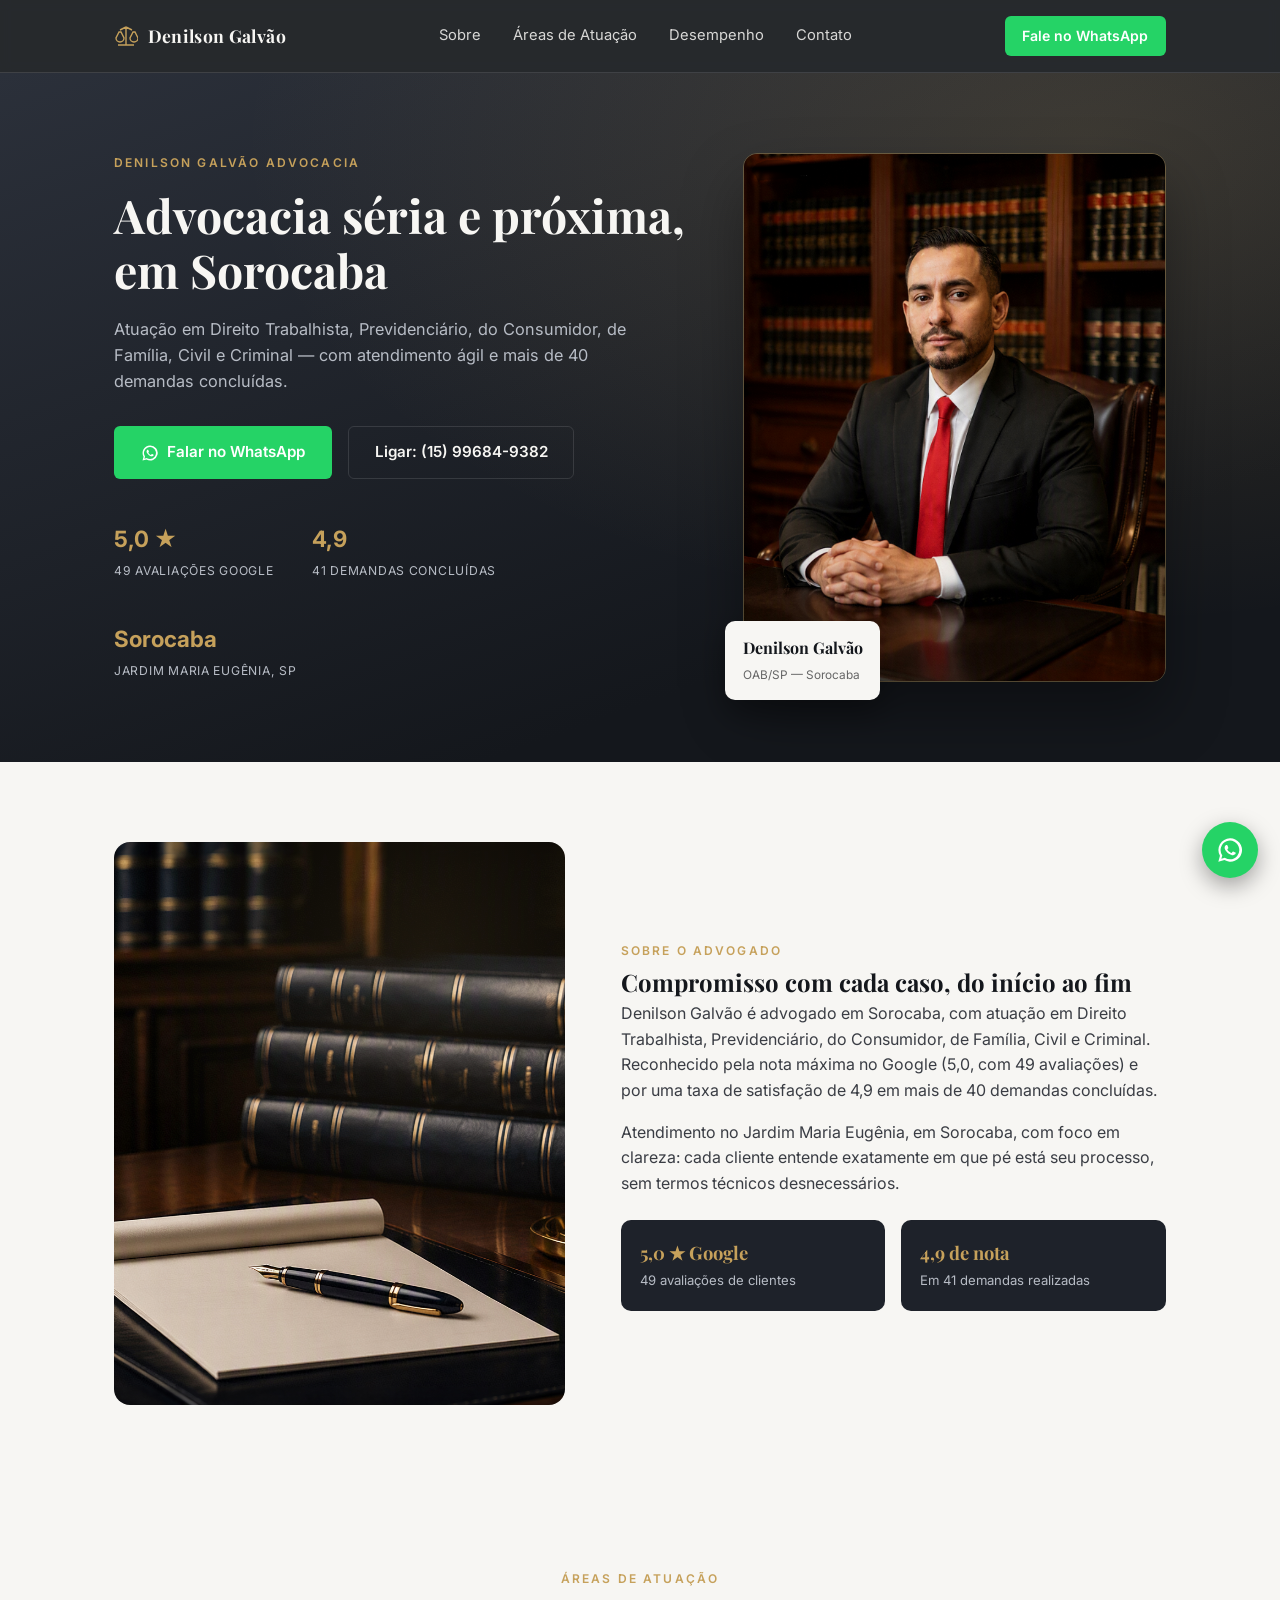
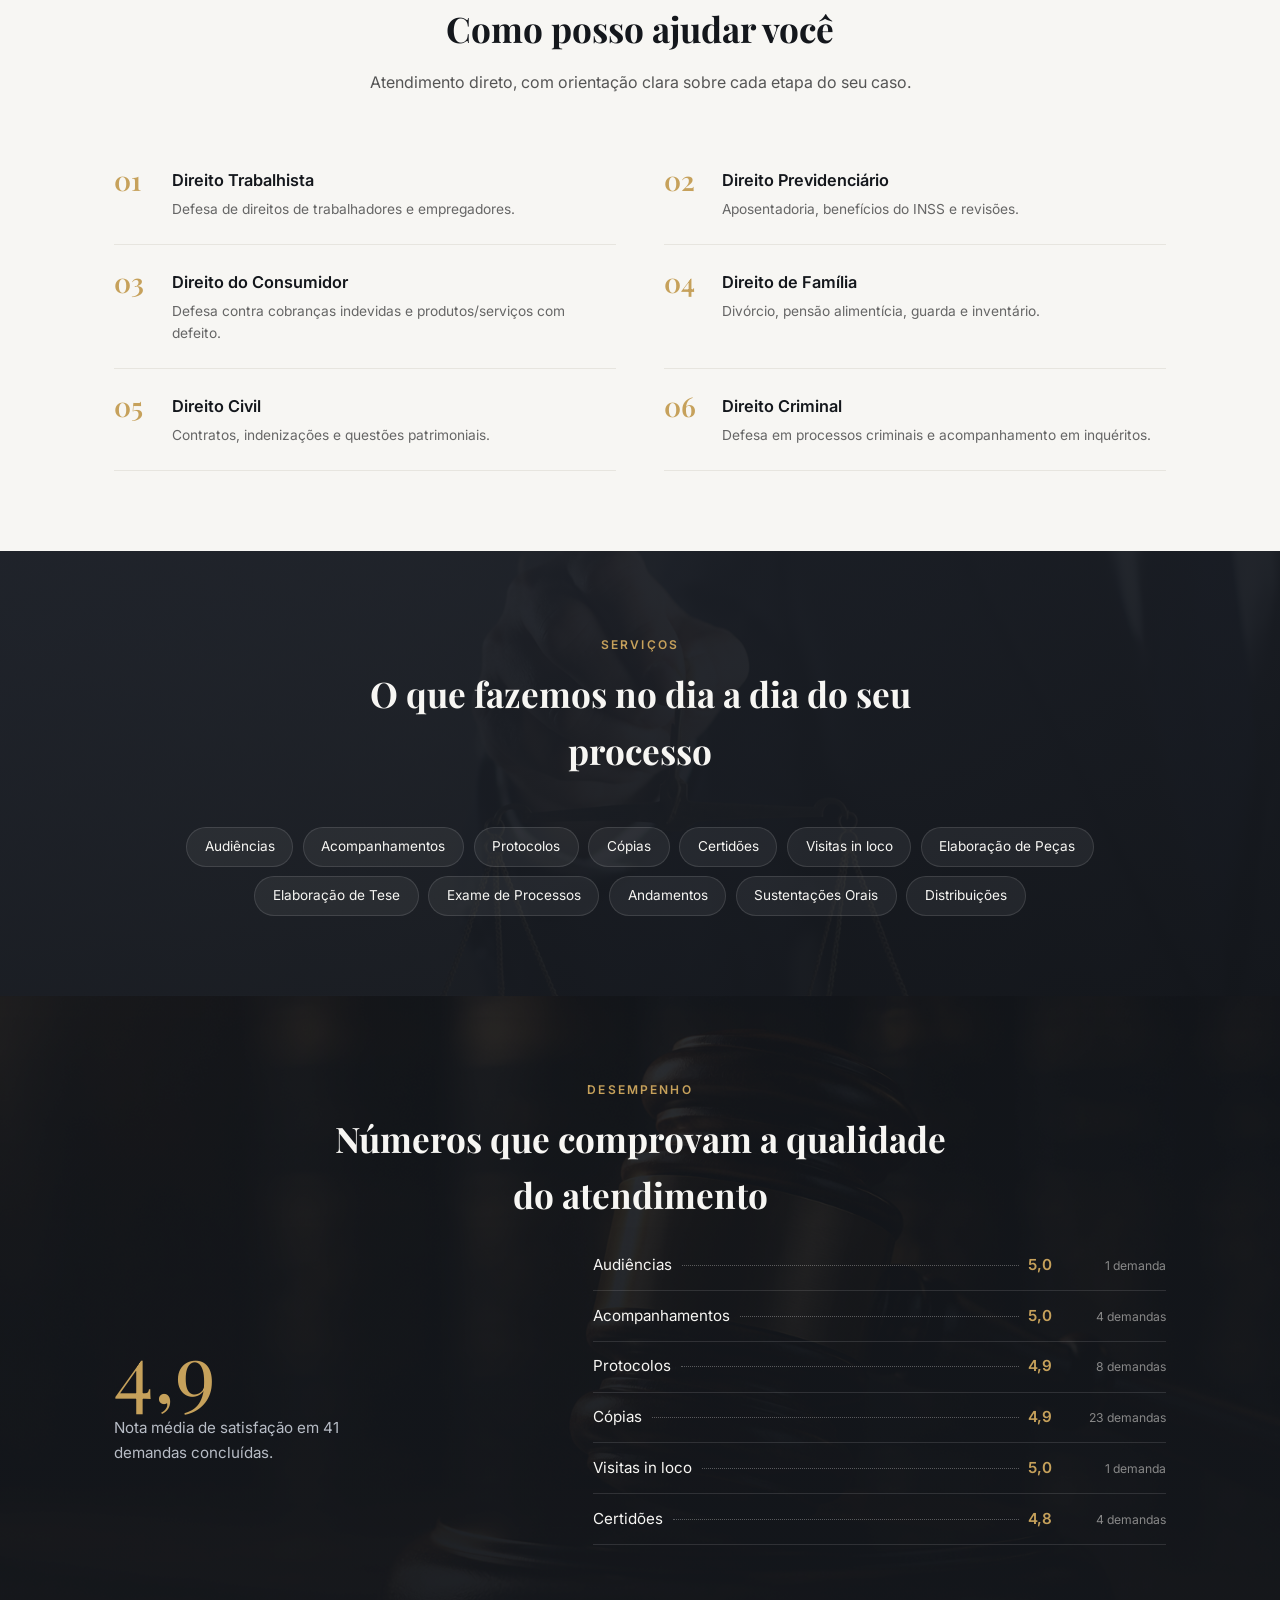
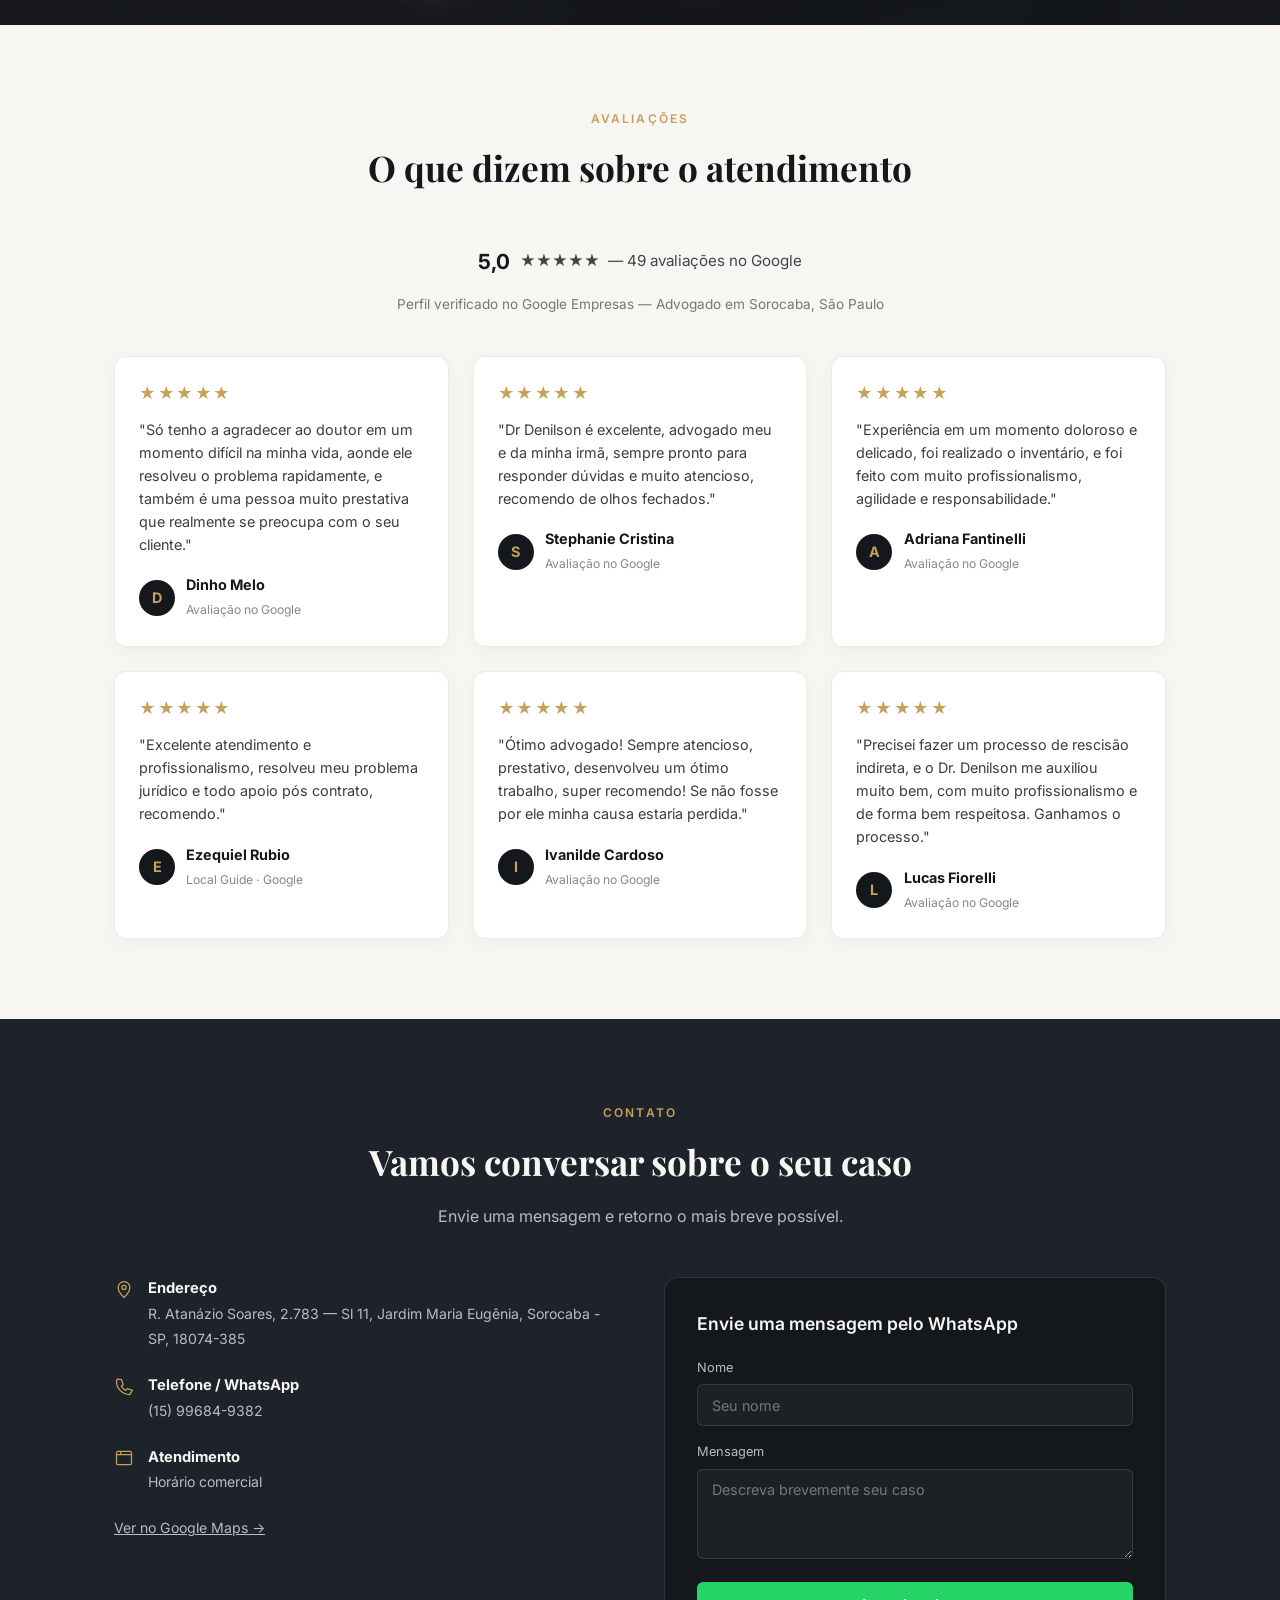
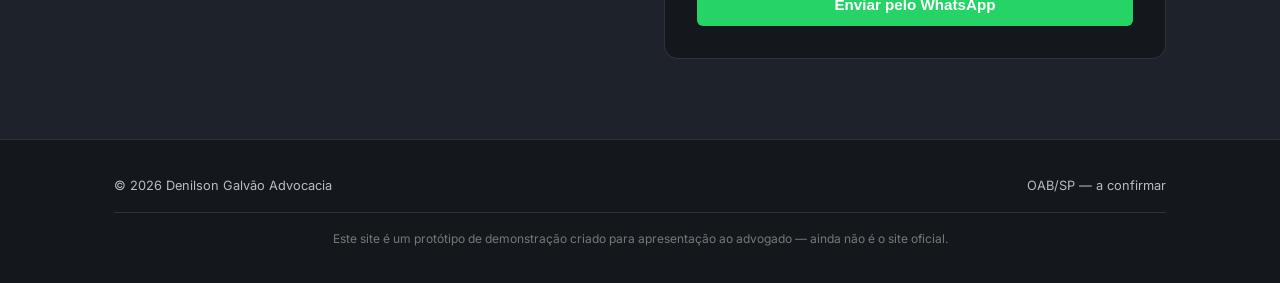
==== index.html @ 3b0b6625 "Primeira versão do site institucional da Denilson Galvão Advocacia Página única com hero dividido (t" ====
<!DOCTYPE html>
<html lang="pt-BR">
<head>
<meta charset="UTF-8">
<meta name="viewport" content="width=device-width, initial-scale=1.0">
<title>Denilson Galvão Advocacia | Advogado em Sorocaba - SP</title>
<meta name="description" content="Denilson Galvão, advogado em Sorocaba, SP. Atuação em Direito Trabalhista, Previdenciário, Consumidor, Família, Civil e Criminal. 5,0 no Google com 49 avaliações.">
<link rel="icon" href="data:image/svg+xml,%3Csvg xmlns='http://www.w3.org/2000/svg' viewBox='0 0 100 100'%3E%3Ctext y='.9em' font-size='90'%3E%E2%9A%96%EF%B8%8F%3C/text%3E%3C/svg%3E">
<link rel="preconnect" href="https://fonts.googleapis.com">
<link rel="preconnect" href="https://fonts.gstatic.com" crossorigin>
<link href="https://fonts.googleapis.com/css2?family=Playfair+Display:wght@500;600;700&family=Inter:wght@400;500;600;700&display=swap" rel="stylesheet">
<style>
  :root{
    --preto: #14171c;
    --carvao: #1e222a;
    --carvao-claro: #2b303a;
    --branco: #f7f6f3;
    --cinza: #b7bcc5;
    --dourado: #c6a15b;
    --whatsapp: #25D366;
    --borda: rgba(247,246,243,0.12);
  }
  *{margin:0;padding:0;box-sizing:border-box;}
  html{scroll-behavior:smooth;}
  body{
    font-family:'Inter',sans-serif;
    background:var(--branco);
    color:var(--preto);
    line-height:1.6;
    -webkit-font-smoothing:antialiased;
  }
  h1,h2,h3{font-family:'Playfair Display',serif;}
  a{color:inherit;}
  img,svg{display:block;max-width:100%;}
  .container{max-width:1100px;margin:0 auto;padding:0 1.5rem;}
  .eyebrow{
    text-transform:uppercase;letter-spacing:.18em;
    font-size:.75rem;font-weight:600;color:var(--dourado);
  }

  /* HEADER */
  header{
    position:sticky;top:0;z-index:50;
    background:rgba(20,23,28,0.92);
    backdrop-filter:blur(6px);
    border-bottom:1px solid var(--borda);
    box-shadow:0 0 0 rgba(0,0,0,0);
    transition:box-shadow .35s ease, background .35s ease;
  }
  header.scrolled{background:rgba(20,23,28,0.98);box-shadow:0 6px 24px rgba(0,0,0,.28);}
  .nav{display:flex;align-items:center;justify-content:space-between;padding:1rem 1.5rem;max-width:1100px;margin:0 auto;color:var(--branco);}
  .logo{display:flex;align-items:center;gap:.6rem;font-family:'Playfair Display',serif;font-size:1.1rem;font-weight:700;letter-spacing:.02em;}
  .logo svg{width:24px;height:24px;flex-shrink:0;}
  .nav-links{display:flex;gap:2rem;list-style:none;font-size:.92rem;}
  .nav-links a{text-decoration:none;opacity:.85;transition:opacity .2s;position:relative;}
  .nav-links a:hover{opacity:1;}
  .nav-links a::after{content:"";position:absolute;left:0;bottom:-5px;width:0;height:1px;background:var(--dourado);transition:width .25s ease;}
  .nav-links a:hover::after{width:100%;}
  .nav-cta{display:inline-flex;align-items:center;gap:.5rem;background:var(--whatsapp);color:#fff;padding:.55rem 1.1rem;border-radius:6px;font-size:.88rem;font-weight:600;text-decoration:none;white-space:nowrap;}
  .menu-toggle{display:none;background:none;border:0;color:var(--branco);font-size:1.5rem;cursor:pointer;}

  /* HERO */
  .hero{
    background:linear-gradient(160deg, var(--carvao-claro) 0%, var(--preto) 75%);
    color:var(--branco);padding:5rem 0;position:relative;overflow:hidden;
  }
  .hero::before{
    content:"";position:absolute;inset:0;
    background:radial-gradient(ellipse at 85% 10%, rgba(198,161,91,0.18), transparent 55%);
    pointer-events:none;
  }
  @keyframes heroUp{from{opacity:0;transform:translateY(20px);}to{opacity:1;transform:translateY(0);}}
  .hero-grid{display:grid;grid-template-columns:1.15fr .85fr;gap:3.5rem;align-items:center;text-align:left;position:relative;}
  .hero-text .eyebrow{display:block;margin-bottom:1rem;animation:heroUp .8s ease .1s both;}
  .hero-text h1{font-size:clamp(2rem,4vw,2.9rem);font-weight:700;line-height:1.18;margin-bottom:1.1rem;animation:heroUp .8s ease .2s both;}
  .hero-text p.sub{color:var(--cinza);max-width:520px;margin-bottom:2rem;font-size:1.02rem;animation:heroUp .8s ease .32s both;}
  .hero-actions{display:flex;gap:1rem;flex-wrap:wrap;margin-bottom:2.6rem;animation:heroUp .8s ease .44s both;}
  .btn{display:inline-flex;align-items:center;gap:.55rem;padding:.85rem 1.6rem;border-radius:6px;font-weight:600;font-size:.95rem;text-decoration:none;border:1px solid transparent;transition:transform .15s ease, opacity .15s ease;}
  .btn:hover{transform:translateY(-1px);}
  .btn-primary{background:var(--whatsapp);color:#fff;}
  .btn-ghost{border-color:var(--borda);color:var(--branco);}
  .btn-ghost:hover{background:rgba(247,246,243,0.06);}

  .hero-stats{display:flex;gap:2.4rem;flex-wrap:wrap;animation:heroUp .8s ease .56s both;}
  .hero-stat strong{display:block;font-family:'Inter',sans-serif;font-weight:700;font-size:1.4rem;color:var(--dourado);}
  .hero-stat span{font-size:.76rem;color:var(--cinza);text-transform:uppercase;letter-spacing:.06em;}

  .hero-photo{position:relative;animation:heroUp .9s ease .3s both;}
  .hero-photo img{width:100%;aspect-ratio:4/5;object-fit:cover;object-position:50% 12%;border-radius:14px;border:1px solid rgba(198,161,91,.35);box-shadow:0 30px 60px rgba(0,0,0,.35);}
  .hero-photo-badge{
    position:absolute;left:-1.1rem;bottom:-1.1rem;
    background:var(--branco);color:var(--preto);
    padding:.85rem 1.1rem;border-radius:10px;box-shadow:0 14px 30px rgba(0,0,0,.3);
    text-align:left;
  }
  .hero-photo-badge strong{display:block;font-family:'Playfair Display',serif;color:var(--preto);font-size:1rem;}
  .hero-photo-badge span{font-size:.74rem;color:#666;}

  @media (max-width:820px){
    .hero-grid{grid-template-columns:1fr;text-align:center;}
    .hero-text{order:2;}
    .hero-photo{order:1;max-width:300px;margin:0 auto 2.2rem;}
    .hero-actions, .hero-stats{justify-content:center;}
    .hero-text p.sub{margin-left:auto;margin-right:auto;}
    .hero-photo-badge{left:50%;transform:translateX(-50%);bottom:-1rem;white-space:nowrap;}
  }

  /* SECTIONS */
  section{padding:5rem 0;}
  .section-head{max-width:640px;margin:0 auto 3rem;text-align:center;}
  .section-head h2{font-size:clamp(1.6rem,3vw,2.2rem);margin-top:.6rem;}
  .section-head p{color:#555;margin-top:.8rem;}

  .reveal{opacity:0;transform:translateY(26px);transition:opacity .7s ease, transform .7s ease;}
  .reveal.is-visible{opacity:1;transform:translateY(0);}

  /* Sobre */
  .sobre{display:grid;grid-template-columns:.95fr 1.15fr;gap:3.5rem;align-items:center;}
  .sobre-texto p{color:#3a3d44;margin-bottom:1rem;}
  .sobre-badges{display:grid;grid-template-columns:1fr 1fr;gap:1rem;margin-top:1.5rem;}
  .badge-card{background:var(--carvao);color:var(--branco);padding:1.1rem 1.2rem;border-radius:10px;transition:transform .25s ease;}
  .badge-card:hover{transform:translateY(-3px);}
  .badge-card strong{display:block;font-family:'Playfair Display',serif;color:var(--dourado);font-size:1.15rem;}
  .badge-card span{font-size:.82rem;color:var(--cinza);}
  .sobre-visual{
    background:linear-gradient(160deg, var(--carvao-claro), var(--preto));
    border-radius:16px;aspect-ratio:4/5;
    display:flex;align-items:center;justify-content:center;
    position:relative;overflow:hidden;
  }
  .sobre-visual img{width:100%;height:100%;object-fit:cover;}
  .sobre-visual .placeholder{width:50%;height:50%;opacity:.85;}
  .sobre-visual::after{content:"";position:absolute;inset:0;background:radial-gradient(circle at 70% 20%, rgba(198,161,91,0.14), transparent 60%);pointer-events:none;}

  /* Áreas — lista numerada */
  .areas{background:var(--branco);color:var(--preto);}
  .areas-list{display:grid;grid-template-columns:1fr 1fr;column-gap:3rem;}
  .area-row{display:flex;gap:1.2rem;align-items:flex-start;padding:1.5rem 0;border-bottom:1px solid #e7e5df;}
  .area-row:nth-child(1){transition-delay:.05s;}
  .area-row:nth-child(2){transition-delay:.12s;}
  .area-row:nth-child(3){transition-delay:.19s;}
  .area-row:nth-child(4){transition-delay:.26s;}
  .area-row:nth-child(5){transition-delay:.33s;}
  .area-row:nth-child(6){transition-delay:.4s;}
  .area-num{font-family:'Playfair Display',serif;font-size:1.7rem;font-weight:600;color:var(--dourado);line-height:1;min-width:2.4rem;}
  .area-row h3{font-size:1.02rem;font-weight:600;font-family:'Inter',sans-serif;margin-bottom:.3rem;}
  .area-row p{font-size:.86rem;color:#666;}
  @media (max-width:820px){ .areas-list{grid-template-columns:1fr;} }

  /* Serviços (pills sobre fundo texturizado) */
  .servicos{
    position:relative;
    background:
      linear-gradient(160deg, rgba(30,34,42,0.94), rgba(20,23,28,0.97)),
      url('assets/img/justica-hero.png');
    background-size:cover;background-position:center 30%;
    color:var(--branco);
  }
  .servicos .section-head p{color:var(--cinza);}
  .servicos-pills{display:flex;flex-wrap:wrap;gap:.6rem;justify-content:center;}
  .pill{
    background:rgba(247,246,243,0.06);border:1px solid var(--borda);border-radius:999px;
    padding:.5rem 1.1rem;font-size:.85rem;color:var(--branco);
  }

  /* Desempenho */
  .desempenho{
    background:
      linear-gradient(180deg, rgba(20,23,28,0.9), rgba(20,23,28,0.96)),
      url('assets/img/martelo-macro.png');
    background-size:cover;background-position:center;
    color:var(--branco);
  }
  .desempenho .section-head{margin-bottom:0;}
  .desempenho-inner{display:grid;grid-template-columns:.85fr 1.15fr;gap:3.5rem;align-items:center;padding-top:1rem;}
  .desempenho-headline{text-align:left;}
  .big-stat{font-family:'Playfair Display',serif;font-size:5rem;color:var(--dourado);line-height:1;margin:.6rem 0 .4rem;}
  .desempenho-headline p{color:var(--cinza);font-size:.95rem;max-width:280px;}
  .desempenho-lista{display:flex;flex-direction:column;}
  .linha{display:flex;align-items:baseline;gap:.6rem;padding:.8rem 0;border-bottom:1px solid var(--borda);font-size:.95rem;}
  .linha .servico{white-space:nowrap;}
  .linha .pontos{flex:1;border-bottom:1px dotted rgba(247,246,243,.3);transform:translateY(-4px);}
  .linha .valor{white-space:nowrap;color:var(--dourado);font-weight:600;font-family:'Inter',sans-serif;}
  .linha .qtd{color:#888;font-size:.76rem;white-space:nowrap;min-width:6.5rem;text-align:right;}
  @media (max-width:820px){
    .desempenho-inner{grid-template-columns:1fr;text-align:center;}
    .desempenho-headline{text-align:center;}
    .desempenho-headline p{margin:0 auto;}
    .linha{font-size:.86rem;}
    .linha .qtd{min-width:auto;}
  }

  /* Depoimentos */
  .stars{color:var(--dourado);font-size:1rem;letter-spacing:.1em;margin-bottom:.7rem;}
  .avaliacao-geral{display:flex;align-items:center;justify-content:center;gap:.6rem;margin-bottom:1rem;font-size:.95rem;color:#444;flex-wrap:wrap;}
  .avaliacao-geral b{font-size:1.3rem;color:var(--preto);}
  .avaliacao-sub{text-align:center;color:#777;font-size:.85rem;margin-bottom:2.5rem;}
  .depo-grid{display:grid;grid-template-columns:repeat(auto-fit,minmax(260px,1fr));gap:1.5rem;}
  .depo-card{
    background:#fff;border:1px solid #eceae4;border-radius:12px;
    padding:1.5rem;box-shadow:0 4px 18px rgba(0,0,0,.04);
    transition:transform .3s ease, box-shadow .3s ease;
  }
  .depo-card:hover{transform:translateY(-5px);box-shadow:0 14px 32px rgba(0,0,0,.09);}
  .depo-card p{font-size:.9rem;color:#3a3d44;}
  .depo-quem{display:flex;align-items:center;gap:.7rem;margin-top:1.1rem;}
  .avatar{
    width:36px;height:36px;border-radius:50%;flex-shrink:0;
    background:var(--preto);color:var(--dourado);
    display:flex;align-items:center;justify-content:center;
    font-weight:700;font-size:.9rem;
  }
  .depo-quem strong{display:block;font-size:.9rem;}
  .depo-quem span{font-size:.76rem;color:#888;}

  /* Botão flutuante do WhatsApp */
  .whatsapp-float{
    position:fixed;right:1.4rem;bottom:1.4rem;z-index:70;
    width:56px;height:56px;border-radius:50%;
    background:var(--whatsapp);color:#fff;
    display:flex;align-items:center;justify-content:center;
    box-shadow:0 8px 22px rgba(0,0,0,.35);
    text-decoration:none;
    animation:wa-pulse 2.6s ease-in-out infinite;
    transition:transform .2s ease;
  }
  .whatsapp-float:hover{transform:scale(1.08);}
  .whatsapp-float svg{width:28px;height:28px;}
  @keyframes wa-pulse{
    0%,100%{box-shadow:0 8px 22px rgba(0,0,0,.35), 0 0 0 0 rgba(37,211,102,.45);}
    50%{box-shadow:0 8px 22px rgba(0,0,0,.35), 0 0 0 10px rgba(37,211,102,0);}
  }
  @media (max-width:680px){
    .whatsapp-float{right:1rem;bottom:1rem;width:52px;height:52px;}
  }

  /* Contato */
  .contato{background:var(--carvao);color:var(--branco);}
  .contato .section-head p{color:var(--cinza);}
  .contato-grid{display:grid;grid-template-columns:1fr 1fr;gap:3rem;}
  .contato-info li{list-style:none;display:flex;gap:.9rem;margin-bottom:1.4rem;align-items:flex-start;}
  .contato-info svg{width:20px;height:20px;color:var(--dourado);flex-shrink:0;margin-top:.15rem;}
  .contato-info strong{display:block;font-size:.92rem;}
  .contato-info span, .contato-info a{font-size:.88rem;color:var(--cinza);text-decoration:none;}
  .contato-info a:hover{color:var(--branco);}

  .form-card{background:var(--preto);border:1px solid var(--borda);border-radius:14px;padding:2rem;}
  .form-card h3{font-size:1.1rem;margin-bottom:1.2rem;font-family:'Inter',sans-serif;font-weight:600;}
  .field{margin-bottom:1rem;}
  .field label{display:block;font-size:.8rem;color:var(--cinza);margin-bottom:.4rem;}
  .field input, .field textarea{width:100%;padding:.7rem .85rem;border-radius:6px;border:1px solid var(--borda);background:rgba(247,246,243,0.04);color:var(--branco);font-family:'Inter',sans-serif;font-size:.9rem;}
  .field textarea{resize:vertical;min-height:90px;}
  .field input::placeholder, .field textarea::placeholder{color:#777;}

  footer{background:var(--preto);color:var(--cinza);padding:2.2rem 0;border-top:1px solid var(--borda);font-size:.8rem;}
  .footer-inner{display:flex;justify-content:space-between;flex-wrap:wrap;gap:.8rem;align-items:center;}
  .demo-note{text-align:center;font-size:.75rem;color:#777;padding-top:1rem;margin-top:1rem;border-top:1px solid var(--borda);}

  @media (max-width:820px){
    .sobre, .contato-grid{grid-template-columns:1fr;}
    .sobre-visual{order:-1;aspect-ratio:16/9;}
  }
  @media (max-width:680px){
    .nav-links, .nav-cta{display:none;}
    .menu-toggle{display:block;}
    .nav-links.open{display:flex;flex-direction:column;position:absolute;top:100%;left:0;right:0;background:var(--preto);padding:1.2rem 1.5rem;gap:1.1rem;border-bottom:1px solid var(--borda);}
    .nav-links.open a{opacity:1;}
  }
  @media (prefers-reduced-motion: reduce){
    .reveal{opacity:1 !important;transform:none !important;}
    *, *::before, *::after{animation-duration:0.001ms !important;animation-iteration-count:1 !important;transition-duration:0.001ms !important;scroll-behavior:auto !important;}
  }
</style>
</head>
<body>

<header>
  <div class="nav">
    <div class="logo">
      <svg viewBox="0 0 24 24" fill="none" stroke="#c6a15b" stroke-width="1.4"><path d="M12 3v18M5 8l-3 6a4 4 0 0 0 8 0l-3-6ZM19 8l-3 6a4 4 0 0 0 8 0l-3-6ZM4 21h16M12 3l6 3M12 3 6 6"/></svg>
      Denilson Galvão
    </div>
    <ul class="nav-links" id="nav-links">
      <li><a href="#sobre">Sobre</a></li>
      <li><a href="#areas">Áreas de Atuação</a></li>
      <li><a href="#desempenho">Desempenho</a></li>
      <li><a href="#contato">Contato</a></li>
    </ul>
    <a class="nav-cta" href="https://wa.me/5515996849382" target="_blank" rel="noopener">Fale no WhatsApp</a>
    <button class="menu-toggle" id="menu-toggle" aria-label="Abrir menu">☰</button>
  </div>
</header>

<section class="hero">
  <div class="container hero-grid">
    <div class="hero-text">
      <span class="eyebrow">Denilson Galvão Advocacia</span>
      <h1>Advocacia séria e próxima, em Sorocaba</h1>
      <p class="sub">Atuação em Direito Trabalhista, Previdenciário, do Consumidor, de Família, Civil e Criminal — com atendimento ágil e mais de 40 demandas concluídas.</p>
      <div class="hero-actions">
        <a class="btn btn-primary" href="https://wa.me/5515996849382" target="_blank" rel="noopener">
          <svg width="18" height="18" viewBox="0 0 24 24" fill="currentColor"><path d="M12 2a10 10 0 0 0-8.6 15L2 22l5.2-1.4A10 10 0 1 0 12 2Zm0 18a8 8 0 0 1-4.1-1.1l-.3-.2-3 .8.8-2.9-.2-.3A8 8 0 1 1 12 20Zm4.4-5.9c-.2-.1-1.4-.7-1.6-.8-.2-.1-.4-.1-.5.1-.2.2-.6.8-.8 1-.1.2-.3.2-.5.1-.2-.1-1-.4-1.9-1.2-.7-.6-1.2-1.4-1.3-1.6-.1-.2 0-.4.1-.5l.4-.4c.1-.1.2-.3.2-.4.1-.2 0-.3 0-.5s-.5-1.2-.7-1.7c-.2-.4-.4-.4-.5-.4h-.5c-.2 0-.4.1-.6.3-.2.2-.8.8-.8 1.9s.8 2.2.9 2.4c.1.2 1.6 2.5 4 3.5.6.2 1 .4 1.3.5.6.2 1.1.1 1.5-.1.5-.2 1.4-.6 1.6-1.1.2-.5.2-.9.1-1Z"/></svg>
          Falar no WhatsApp
        </a>
        <a class="btn btn-ghost" href="tel:+5515996849382">Ligar: (15) 99684-9382</a>
      </div>
      <div class="hero-stats">
        <div class="hero-stat"><strong>5,0 ★</strong><span>49 avaliações Google</span></div>
        <div class="hero-stat"><strong>4,9</strong><span>41 demandas concluídas</span></div>
        <div class="hero-stat"><strong>Sorocaba</strong><span>Jardim Maria Eugênia, SP</span></div>
      </div>
    </div>
    <div class="hero-photo">
      <img src="assets/img/retrato-denilson.png" alt="Dr. Denilson Galvão, advogado">
      <div class="hero-photo-badge"><strong>Denilson Galvão</strong><span>OAB/SP — Sorocaba</span></div>
    </div>
  </div>
</section>

<section id="sobre">
  <div class="container sobre">
    <div class="sobre-visual reveal">
      <img src="assets/img/mesa-escritorio.png" alt="Mesa de escritório com livros de direito e balança">
    </div>
    <div class="sobre-texto reveal">
      <span class="eyebrow">Sobre o advogado</span>
      <h2>Compromisso com cada caso, do início ao fim</h2>
      <p>Denilson Galvão é advogado em Sorocaba, com atuação em Direito Trabalhista, Previdenciário, do Consumidor, de Família, Civil e Criminal. Reconhecido pela nota máxima no Google (5,0, com 49 avaliações) e por uma taxa de satisfação de 4,9 em mais de 40 demandas concluídas.</p>
      <p>Atendimento no Jardim Maria Eugênia, em Sorocaba, com foco em clareza: cada cliente entende exatamente em que pé está seu processo, sem termos técnicos desnecessários.</p>
      <div class="sobre-badges">
        <div class="badge-card"><strong>5,0 ★ Google</strong><span>49 avaliações de clientes</span></div>
        <div class="badge-card"><strong>4,9 de nota</strong><span>Em 41 demandas realizadas</span></div>
      </div>
    </div>
  </div>
</section>

<section class="areas" id="areas">
  <div class="container">
    <div class="section-head reveal">
      <span class="eyebrow">Áreas de Atuação</span>
      <h2>Como posso ajudar você</h2>
      <p>Atendimento direto, com orientação clara sobre cada etapa do seu caso.</p>
    </div>
    <div class="areas-list">
      <div class="area-row reveal">
        <span class="area-num">01</span>
        <div><h3>Direito Trabalhista</h3><p>Defesa de direitos de trabalhadores e empregadores.</p></div>
      </div>
      <div class="area-row reveal">
        <span class="area-num">02</span>
        <div><h3>Direito Previdenciário</h3><p>Aposentadoria, benefícios do INSS e revisões.</p></div>
      </div>
      <div class="area-row reveal">
        <span class="area-num">03</span>
        <div><h3>Direito do Consumidor</h3><p>Defesa contra cobranças indevidas e produtos/serviços com defeito.</p></div>
      </div>
      <div class="area-row reveal">
        <span class="area-num">04</span>
        <div><h3>Direito de Família</h3><p>Divórcio, pensão alimentícia, guarda e inventário.</p></div>
      </div>
      <div class="area-row reveal">
        <span class="area-num">05</span>
        <div><h3>Direito Civil</h3><p>Contratos, indenizações e questões patrimoniais.</p></div>
      </div>
      <div class="area-row reveal">
        <span class="area-num">06</span>
        <div><h3>Direito Criminal</h3><p>Defesa em processos criminais e acompanhamento em inquéritos.</p></div>
      </div>
    </div>
  </div>
</section>

<section class="servicos" id="servicos">
  <div class="container">
    <div class="section-head reveal">
      <span class="eyebrow">Serviços</span>
      <h2>O que fazemos no dia a dia do seu processo</h2>
    </div>
    <div class="servicos-pills reveal">
      <span class="pill">Audiências</span>
      <span class="pill">Acompanhamentos</span>
      <span class="pill">Protocolos</span>
      <span class="pill">Cópias</span>
      <span class="pill">Certidões</span>
      <span class="pill">Visitas in loco</span>
      <span class="pill">Elaboração de Peças</span>
      <span class="pill">Elaboração de Tese</span>
      <span class="pill">Exame de Processos</span>
      <span class="pill">Andamentos</span>
      <span class="pill">Sustentações Orais</span>
      <span class="pill">Distribuições</span>
    </div>
  </div>
</section>

<section class="desempenho" id="desempenho">
  <div class="container">
    <div class="section-head reveal">
      <span class="eyebrow">Desempenho</span>
      <h2>Números que comprovam a qualidade do atendimento</h2>
    </div>
    <div class="desempenho-inner">
      <div class="desempenho-headline reveal">
        <div class="big-stat">4,9</div>
        <p>Nota média de satisfação em 41 demandas concluídas.</p>
      </div>
      <div class="desempenho-lista reveal">
        <div class="linha"><span class="servico">Audiências</span><span class="pontos"></span><span class="valor">5,0</span><span class="qtd">1 demanda</span></div>
        <div class="linha"><span class="servico">Acompanhamentos</span><span class="pontos"></span><span class="valor">5,0</span><span class="qtd">4 demandas</span></div>
        <div class="linha"><span class="servico">Protocolos</span><span class="pontos"></span><span class="valor">4,9</span><span class="qtd">8 demandas</span></div>
        <div class="linha"><span class="servico">Cópias</span><span class="pontos"></span><span class="valor">4,9</span><span class="qtd">23 demandas</span></div>
        <div class="linha"><span class="servico">Visitas in loco</span><span class="pontos"></span><span class="valor">5,0</span><span class="qtd">1 demanda</span></div>
        <div class="linha"><span class="servico">Certidões</span><span class="pontos"></span><span class="valor">4,8</span><span class="qtd">4 demandas</span></div>
      </div>
    </div>
  </div>
</section>

<section id="depoimentos">
  <div class="container">
    <div class="section-head reveal">
      <span class="eyebrow">Avaliações</span>
      <h2>O que dizem sobre o atendimento</h2>
    </div>
    <div class="avaliacao-geral reveal"><b>5,0</b> ★★★★★ &nbsp;— 49 avaliações no Google</div>
    <p class="avaliacao-sub">Perfil verificado no Google Empresas — Advogado em Sorocaba, São Paulo</p>
    <div class="depo-grid">
      <div class="depo-card reveal">
        <div class="stars">★★★★★</div>
        <p>"Só tenho a agradecer ao doutor em um momento difícil na minha vida, aonde ele resolveu o problema rapidamente, e também é uma pessoa muito prestativa que realmente se preocupa com o seu cliente."</p>
        <div class="depo-quem"><div class="avatar">D</div><div><strong>Dinho Melo</strong><span>Avaliação no Google</span></div></div>
      </div>
      <div class="depo-card reveal">
        <div class="stars">★★★★★</div>
        <p>"Dr Denilson é excelente, advogado meu e da minha irmã, sempre pronto para responder dúvidas e muito atencioso, recomendo de olhos fechados."</p>
        <div class="depo-quem"><div class="avatar">S</div><div><strong>Stephanie Cristina</strong><span>Avaliação no Google</span></div></div>
      </div>
      <div class="depo-card reveal">
        <div class="stars">★★★★★</div>
        <p>"Experiência em um momento doloroso e delicado, foi realizado o inventário, e foi feito com muito profissionalismo, agilidade e responsabilidade."</p>
        <div class="depo-quem"><div class="avatar">A</div><div><strong>Adriana Fantinelli</strong><span>Avaliação no Google</span></div></div>
      </div>
      <div class="depo-card reveal">
        <div class="stars">★★★★★</div>
        <p>"Excelente atendimento e profissionalismo, resolveu meu problema jurídico e todo apoio pós contrato, recomendo."</p>
        <div class="depo-quem"><div class="avatar">E</div><div><strong>Ezequiel Rubio</strong><span>Local Guide · Google</span></div></div>
      </div>
      <div class="depo-card reveal">
        <div class="stars">★★★★★</div>
        <p>"Ótimo advogado! Sempre atencioso, prestativo, desenvolveu um ótimo trabalho, super recomendo! Se não fosse por ele minha causa estaria perdida."</p>
        <div class="depo-quem"><div class="avatar">I</div><div><strong>Ivanilde Cardoso</strong><span>Avaliação no Google</span></div></div>
      </div>
      <div class="depo-card reveal">
        <div class="stars">★★★★★</div>
        <p>"Precisei fazer um processo de rescisão indireta, e o Dr. Denilson me auxiliou muito bem, com muito profissionalismo e de forma bem respeitosa. Ganhamos o processo."</p>
        <div class="depo-quem"><div class="avatar">L</div><div><strong>Lucas Fiorelli</strong><span>Avaliação no Google</span></div></div>
      </div>
    </div>
  </div>
</section>

<section class="contato" id="contato">
  <div class="container">
    <div class="section-head reveal">
      <span class="eyebrow">Contato</span>
      <h2>Vamos conversar sobre o seu caso</h2>
      <p>Envie uma mensagem e retorno o mais breve possível.</p>
    </div>
    <div class="contato-grid">
      <ul class="contato-info reveal">
        <li>
          <svg viewBox="0 0 24 24" fill="none" stroke="currentColor" stroke-width="1.5"><path d="M12 21s7-6.5 7-12a7 7 0 1 0-14 0c0 5.5 7 12 7 12Z"/><circle cx="12" cy="9" r="2.5"/></svg>
          <div><strong>Endereço</strong><span>R. Atanázio Soares, 2.783 — Sl 11, Jardim Maria Eugênia, Sorocaba - SP, 18074-385</span></div>
        </li>
        <li>
          <svg viewBox="0 0 24 24" fill="none" stroke="currentColor" stroke-width="1.5"><path d="M3 5c0 9 7 16 16 16l3-5-6-2-2 2c-2-1-4-3-5-5l2-2-2-6-5-.5Z"/></svg>
          <div><strong>Telefone / WhatsApp</strong><a href="tel:+5515996849382">(15) 99684-9382</a></div>
        </li>
        <li>
          <svg viewBox="0 0 24 24" fill="none" stroke="currentColor" stroke-width="1.5"><rect x="3" y="4" width="18" height="16" rx="2"/><path d="M3 8h18M8 4v4"/></svg>
          <div><strong>Atendimento</strong><span>Horário comercial</span></div>
        </li>
        <li>
          <a href="https://www.google.com/maps/search/?api=1&query=Denilson+Galv%C3%A3o+Advogado+Rua+Atanazio+Soares+2783+Sorocaba" target="_blank" rel="noopener" style="text-decoration:underline;">Ver no Google Maps →</a>
        </li>
      </ul>

      <div class="form-card reveal">
        <h3>Envie uma mensagem pelo WhatsApp</h3>
        <form id="contato-form">
          <div class="field">
            <label for="nome">Nome</label>
            <input id="nome" type="text" placeholder="Seu nome" required>
          </div>
          <div class="field">
            <label for="mensagem">Mensagem</label>
            <textarea id="mensagem" placeholder="Descreva brevemente seu caso" required></textarea>
          </div>
          <button type="submit" class="btn btn-primary" style="width:100%;justify-content:center;border:none;cursor:pointer;">Enviar pelo WhatsApp</button>
        </form>
      </div>
    </div>
  </div>
</section>

<footer>
  <div class="container">
    <div class="footer-inner">
      <span>© 2026 Denilson Galvão Advocacia</span>
      <span>OAB/SP — a confirmar</span>
    </div>
    <div class="demo-note">
      Este site é um protótipo de demonstração criado para apresentação ao advogado — ainda não é o site oficial.
    </div>
  </div>
</footer>

<a class="whatsapp-float" href="https://wa.me/5515996849382" target="_blank" rel="noopener" aria-label="Falar no WhatsApp">
  <svg viewBox="0 0 24 24" fill="currentColor"><path d="M12 2a10 10 0 0 0-8.6 15L2 22l5.2-1.4A10 10 0 1 0 12 2Zm0 18a8 8 0 0 1-4.1-1.1l-.3-.2-3 .8.8-2.9-.2-.3A8 8 0 1 1 12 20Zm4.4-5.9c-.2-.1-1.4-.7-1.6-.8-.2-.1-.4-.1-.5.1-.2.2-.6.8-.8 1-.1.2-.3.2-.5.1-.2-.1-1-.4-1.9-1.2-.7-.6-1.2-1.4-1.3-1.6-.1-.2 0-.4.1-.5l.4-.4c.1-.1.2-.3.2-.4.1-.2 0-.3 0-.5s-.5-1.2-.7-1.7c-.2-.4-.4-.4-.5-.4h-.5c-.2 0-.4.1-.6.3-.2.2-.8.8-.8 1.9s.8 2.2.9 2.4c.1.2 1.6 2.5 4 3.5.6.2 1 .4 1.3.5.6.2 1.1.1 1.5-.1.5-.2 1.4-.6 1.6-1.1.2-.5.2-.9.1-1Z"/></svg>
</a>

<script>
  var navLinks = document.getElementById('nav-links');
  document.getElementById('menu-toggle').addEventListener('click', function(){
    navLinks.classList.toggle('open');
  });
  navLinks.querySelectorAll('a').forEach(function(a){
    a.addEventListener('click', function(){ navLinks.classList.remove('open'); });
  });

  document.getElementById('contato-form').addEventListener('submit', function(e){
    e.preventDefault();
    var nome = document.getElementById('nome').value.trim();
    var mensagem = document.getElementById('mensagem').value.trim();
    var texto = 'Olá! Meu nome é ' + nome + '. ' + mensagem;
    window.open('https://wa.me/5515996849382?text=' + encodeURIComponent(texto), '_blank');
  });

  var header = document.querySelector('header');
  window.addEventListener('scroll', function(){
    header.classList.toggle('scrolled', window.scrollY > 10);
  }, { passive: true });

  var revealEls = document.querySelectorAll('.reveal');
  if('IntersectionObserver' in window){
    var io = new IntersectionObserver(function(entries){
      entries.forEach(function(entry){
        entry.target.classList.toggle('is-visible', entry.isIntersecting);
      });
    }, { threshold: 0.15, rootMargin: '0px 0px -40px 0px' });
    revealEls.forEach(function(el){ io.observe(el); });
  } else {
    revealEls.forEach(function(el){ el.classList.add('is-visible'); });
  }
</script>

</body>
</html>
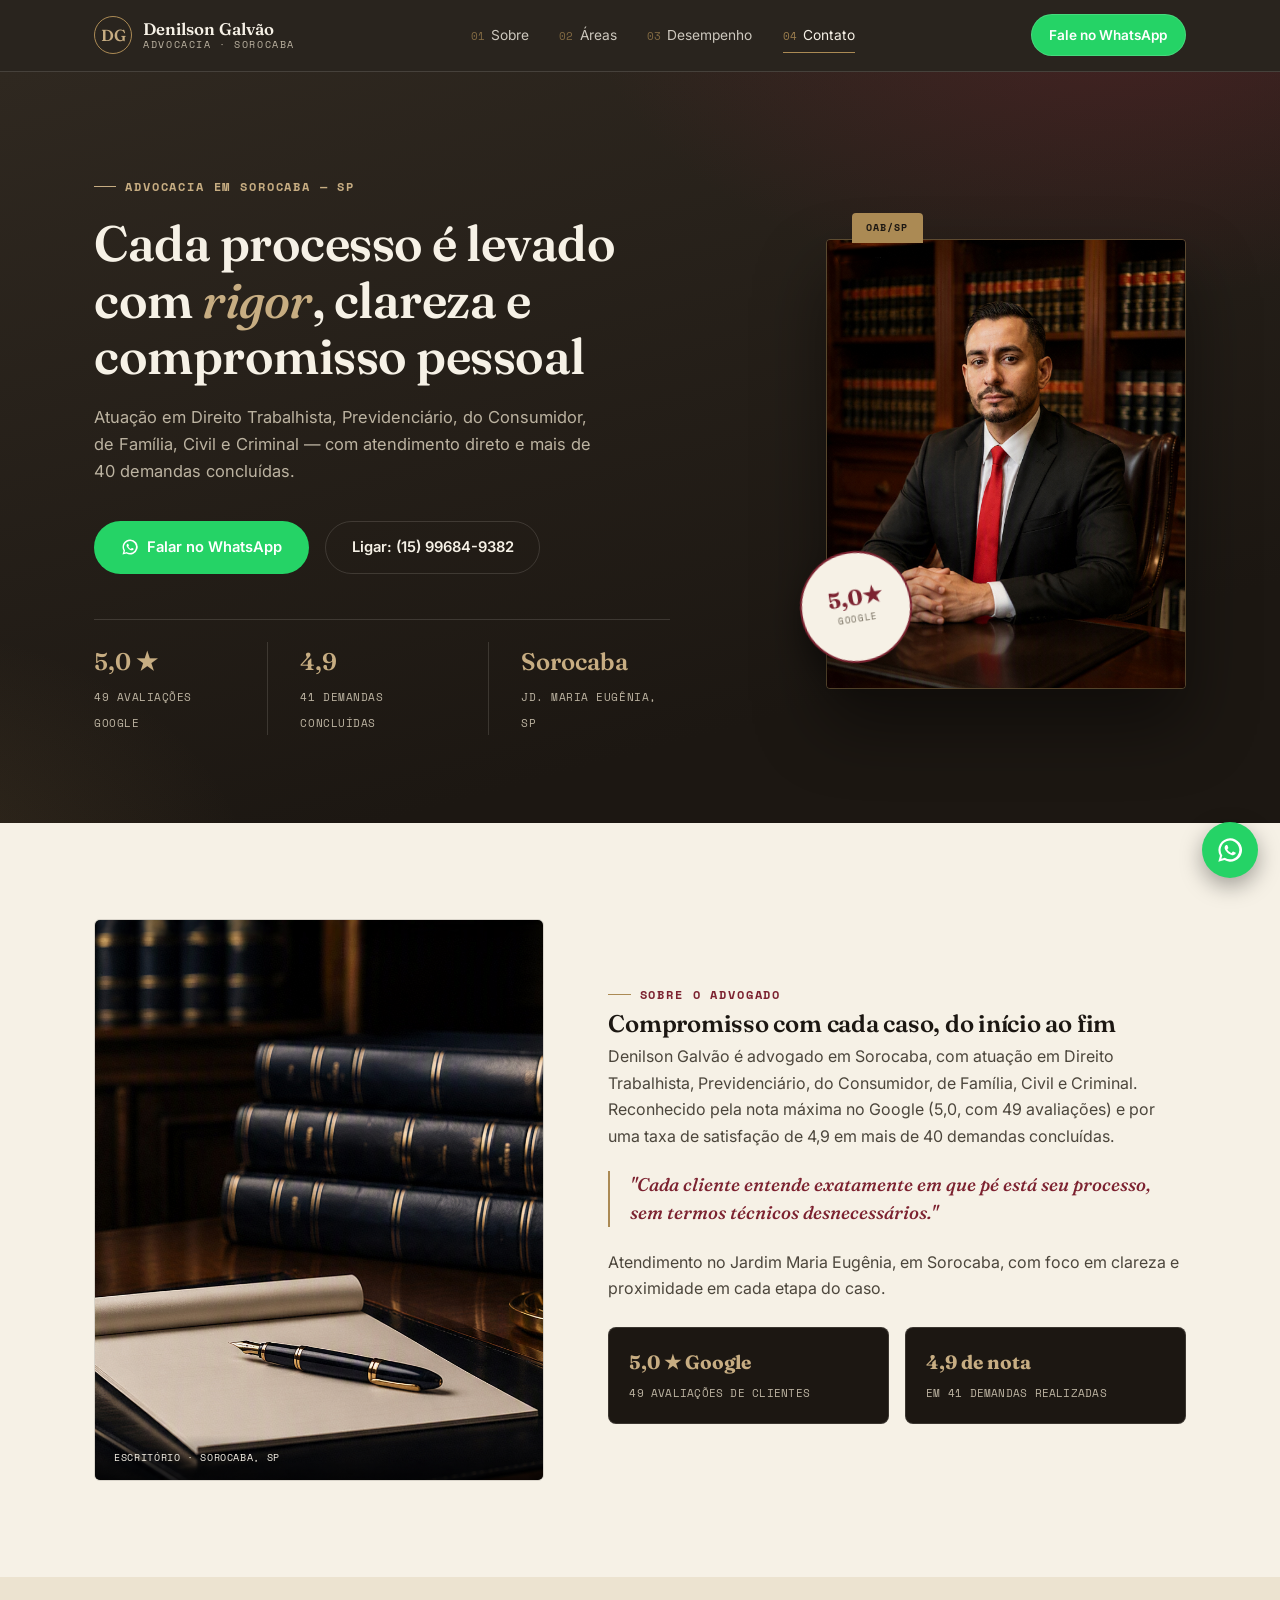
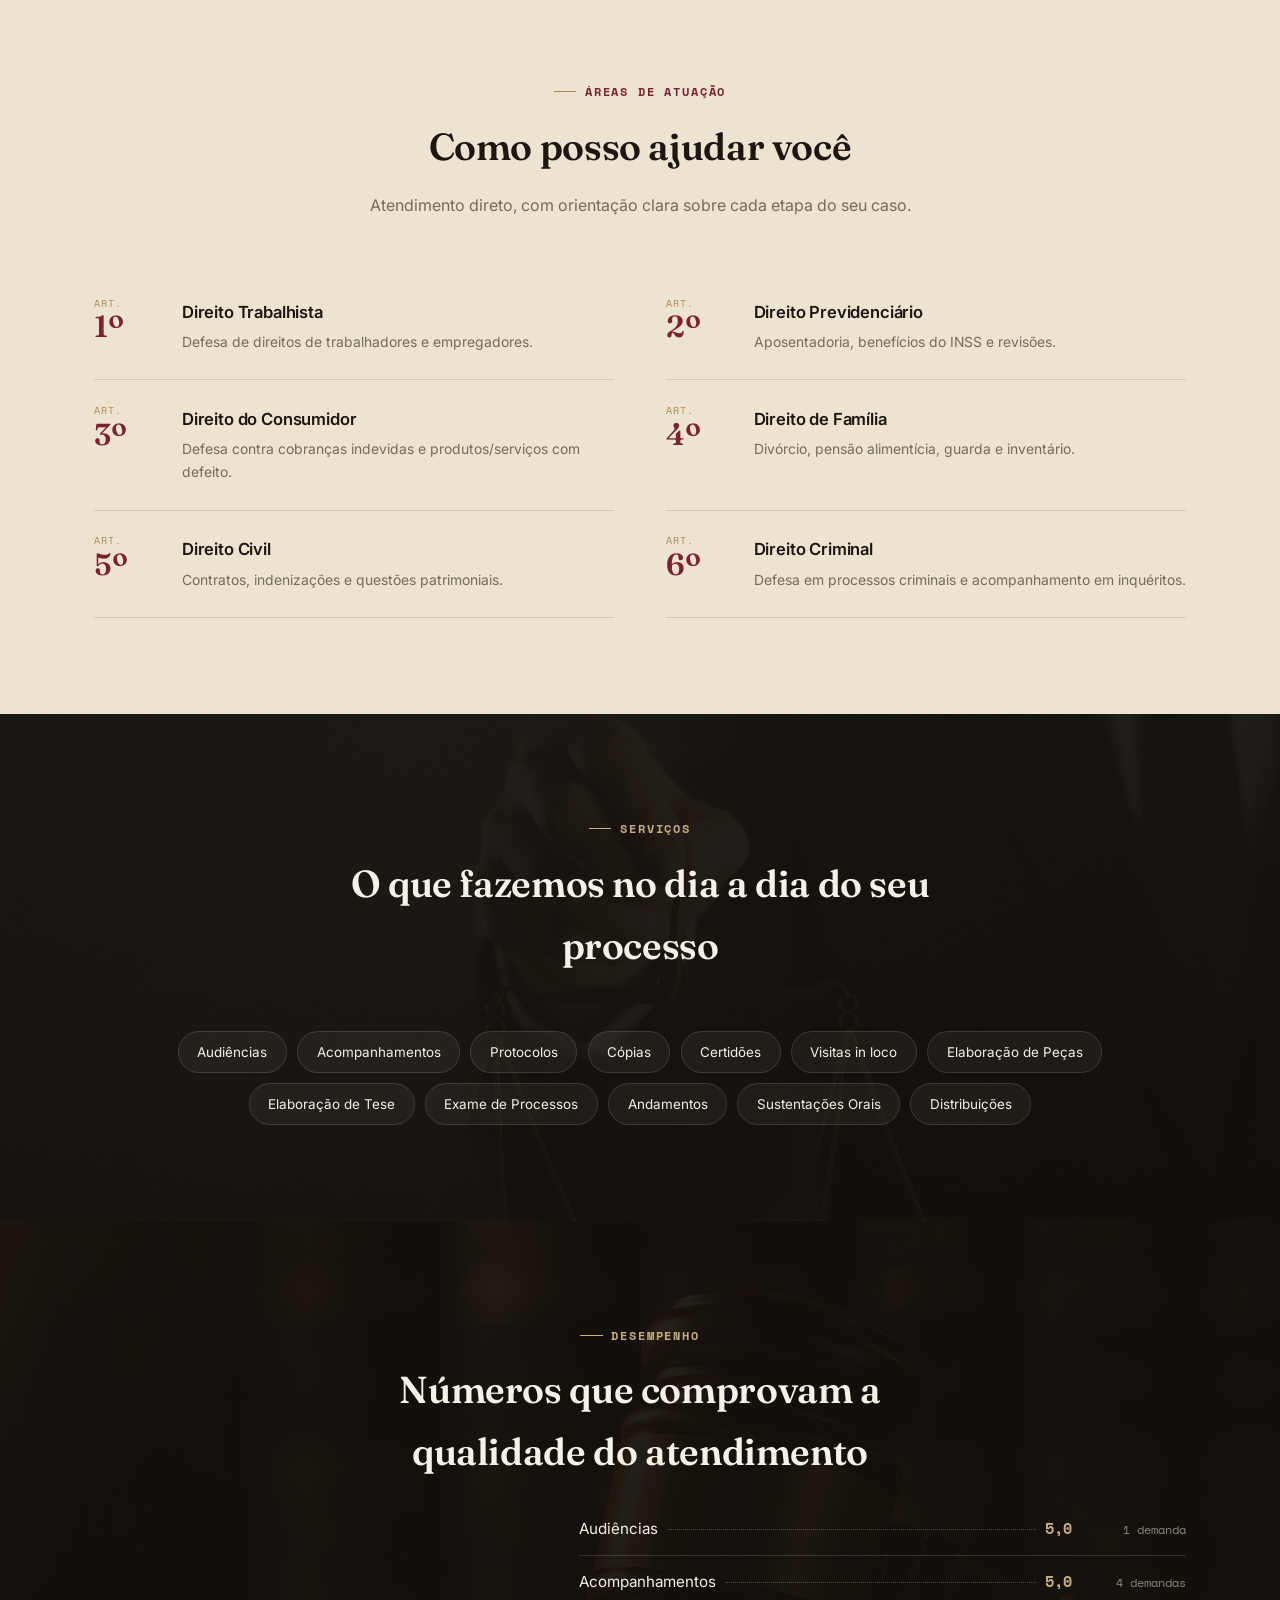
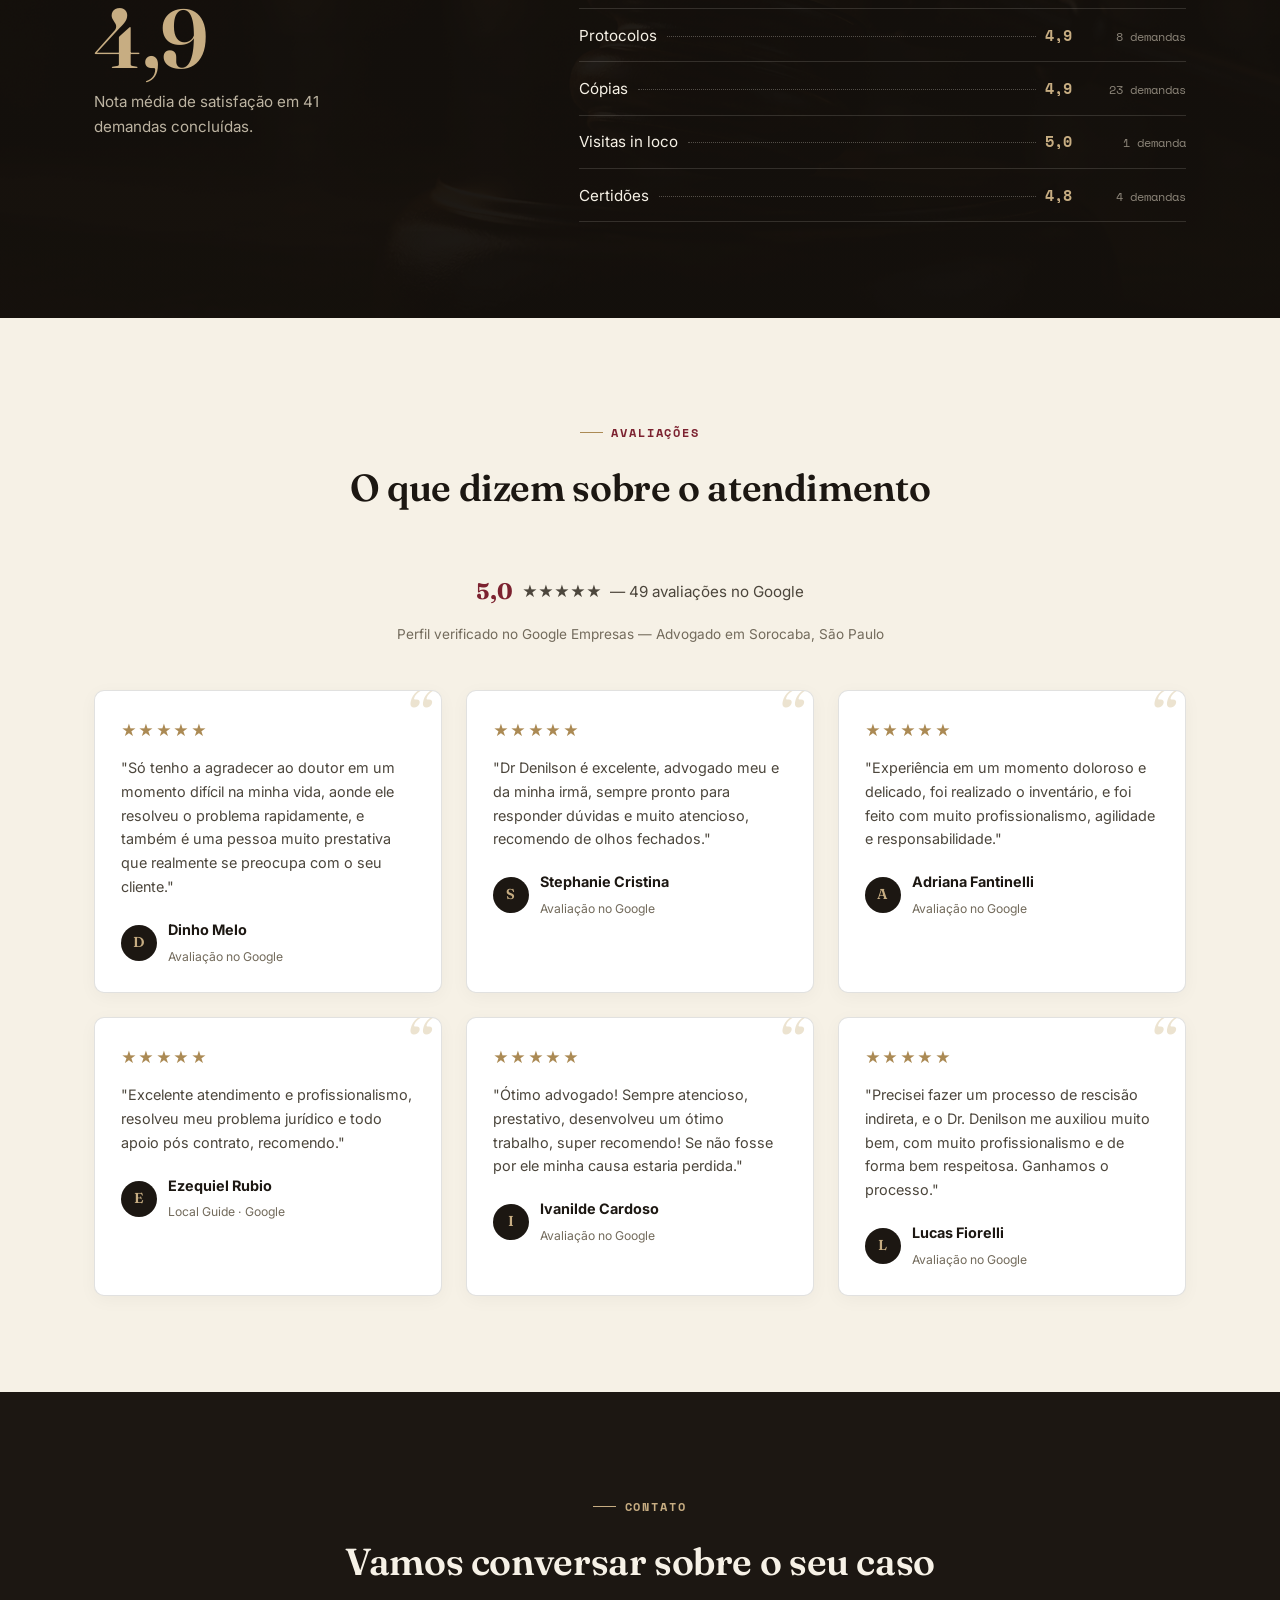
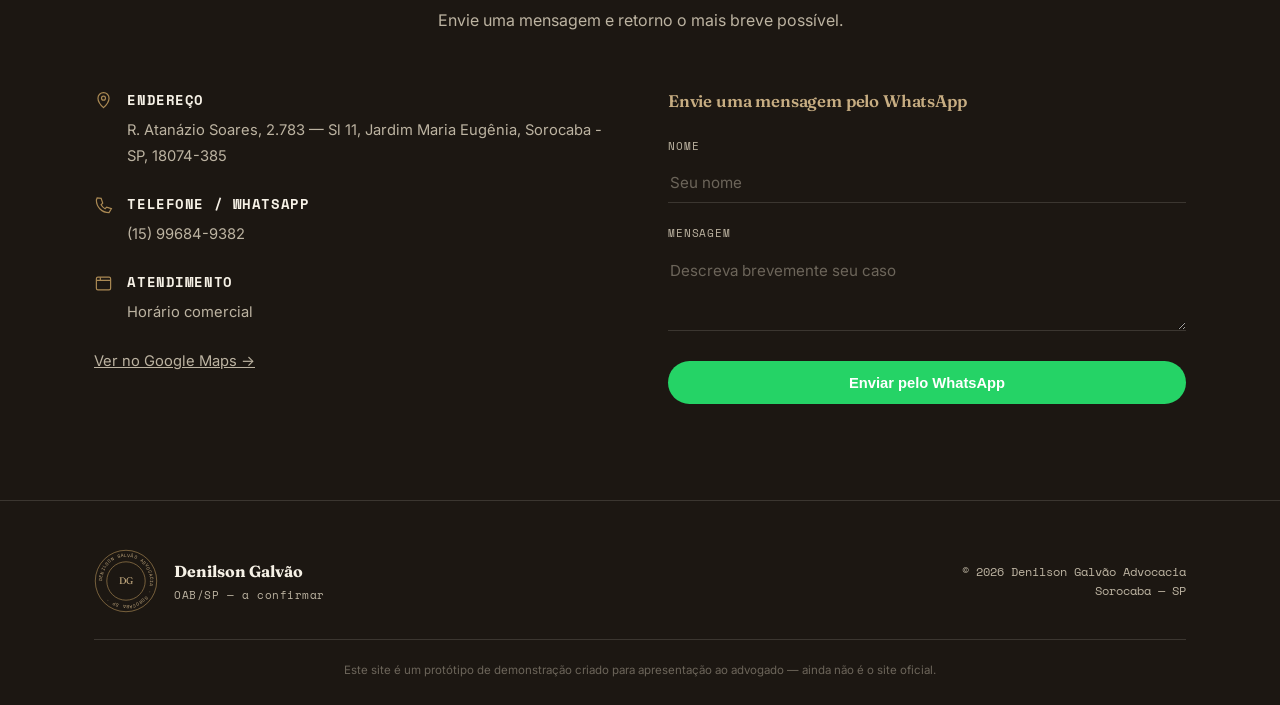
==== commit 766432ef: "Redesenha landing page com identidade visual de dossiê jurídico Substitui o visual genérico navy+dou" ====
--- a/index.html
+++ b/index.html
@@ -3,186 +3,232 @@
 <head>
 <meta charset="UTF-8">
 <meta name="viewport" content="width=device-width, initial-scale=1.0">
+<meta name="theme-color" content="#1c1712">
 <title>Denilson Galvão Advocacia | Advogado em Sorocaba - SP</title>
 <meta name="description" content="Denilson Galvão, advogado em Sorocaba, SP. Atuação em Direito Trabalhista, Previdenciário, Consumidor, Família, Civil e Criminal. 5,0 no Google com 49 avaliações.">
-<link rel="icon" href="data:image/svg+xml,%3Csvg xmlns='http://www.w3.org/2000/svg' viewBox='0 0 100 100'%3E%3Ctext y='.9em' font-size='90'%3E%E2%9A%96%EF%B8%8F%3C/text%3E%3C/svg%3E">
+<link rel="icon" href="data:image/svg+xml,%3Csvg xmlns='http://www.w3.org/2000/svg' viewBox='0 0 64 64'%3E%3Ccircle cx='32' cy='32' r='30' fill='%231c1712'/%3E%3Ccircle cx='32' cy='32' r='30' fill='none' stroke='%23ab8a54' stroke-width='2'/%3E%3Ctext x='32' y='41' font-family='Georgia,serif' font-size='26' fill='%23ab8a54' text-anchor='middle'%3EDG%3C/text%3E%3C/svg%3E">
 <link rel="preconnect" href="https://fonts.googleapis.com">
 <link rel="preconnect" href="https://fonts.gstatic.com" crossorigin>
-<link href="https://fonts.googleapis.com/css2?family=Playfair+Display:wght@500;600;700&family=Inter:wght@400;500;600;700&display=swap" rel="stylesheet">
+<link href="https://fonts.googleapis.com/css2?family=Fraunces:ital,opsz,wght@0,9..144,400;0,9..144,500;0,9..144,600;0,9..144,700;1,9..144,500;1,9..144,600&family=Inter:wght@400;500;600;700&family=Space+Mono:wght@400;700&display=swap" rel="stylesheet">
 <style>
   :root{
-    --preto: #14171c;
-    --carvao: #1e222a;
-    --carvao-claro: #2b303a;
-    --branco: #f7f6f3;
-    --cinza: #b7bcc5;
-    --dourado: #c6a15b;
-    --whatsapp: #25D366;
-    --borda: rgba(247,246,243,0.12);
+    --tinta:#1c1712;
+    --tinta-2:#241e17;
+    --tinta-3:#2f2820;
+    --papel:#f6f1e6;
+    --papel-2:#ece3d0;
+    --vinho:#7c2230;
+    --vinho-luz:#9c3140;
+    --latao:#ab8a54;
+    --latao-claro:#c7ad82;
+    --texto:#4c463c;
+    --texto-suave:#736b5c;
+    --texto-claro:#bcb3a1;
+    --linha:rgba(28,23,18,0.13);
+    --linha-clara:rgba(246,241,230,0.14);
+    --whatsapp:#25D366;
+    --grain:url("data:image/svg+xml,%3Csvg xmlns='http://www.w3.org/2000/svg' width='140' height='140'%3E%3Cfilter id='n'%3E%3CfeTurbulence type='fractalNoise' baseFrequency='0.85' numOctaves='2' stitchTiles='stitch'/%3E%3CfeColorMatrix type='matrix' values='0 0 0 0 0 0 0 0 0 0 0 0 0 0 0 0 0 0 0.35 0'/%3E%3C/filter%3E%3Crect width='100%25' height='100%25' filter='url(%23n)'/%3E%3C/svg%3E");
   }
   *{margin:0;padding:0;box-sizing:border-box;}
   html{scroll-behavior:smooth;}
   body{
     font-family:'Inter',sans-serif;
-    background:var(--branco);
-    color:var(--preto);
-    line-height:1.6;
+    background:var(--papel);
+    color:var(--tinta);
+    line-height:1.65;
     -webkit-font-smoothing:antialiased;
-  }
-  h1,h2,h3{font-family:'Playfair Display',serif;}
+    overflow-x:hidden;
+  }
+  h1,h2,h3{font-family:'Fraunces',serif;font-weight:600;letter-spacing:-.01em;}
   a{color:inherit;}
   img,svg{display:block;max-width:100%;}
-  .container{max-width:1100px;margin:0 auto;padding:0 1.5rem;}
+  .container{max-width:1140px;margin:0 auto;padding:0 1.5rem;}
   .eyebrow{
-    text-transform:uppercase;letter-spacing:.18em;
-    font-size:.75rem;font-weight:600;color:var(--dourado);
-  }
+    display:inline-flex;align-items:center;gap:.55rem;
+    text-transform:uppercase;letter-spacing:.16em;
+    font-family:'Space Mono',monospace;
+    font-size:.72rem;font-weight:700;color:var(--vinho);
+  }
+  .eyebrow::before{content:"";width:1.4rem;height:1px;background:var(--latao);}
+  .eyebrow.claro{color:var(--latao-claro);}
+  .eyebrow.claro::before{background:var(--latao-claro);}
+  .grain{position:relative;}
+  .grain::before{
+    content:"";position:absolute;inset:0;background-image:var(--grain);
+    background-size:140px 140px;mix-blend-mode:overlay;opacity:.5;pointer-events:none;
+  }
+  .grain > *{position:relative;z-index:1;}
 
   /* HEADER */
   header{
     position:sticky;top:0;z-index:50;
-    background:rgba(20,23,28,0.92);
-    backdrop-filter:blur(6px);
-    border-bottom:1px solid var(--borda);
+    background:rgba(28,23,18,0.94);
+    backdrop-filter:blur(8px);
+    border-bottom:1px solid var(--linha-clara);
     box-shadow:0 0 0 rgba(0,0,0,0);
     transition:box-shadow .35s ease, background .35s ease;
   }
-  header.scrolled{background:rgba(20,23,28,0.98);box-shadow:0 6px 24px rgba(0,0,0,.28);}
-  .nav{display:flex;align-items:center;justify-content:space-between;padding:1rem 1.5rem;max-width:1100px;margin:0 auto;color:var(--branco);}
-  .logo{display:flex;align-items:center;gap:.6rem;font-family:'Playfair Display',serif;font-size:1.1rem;font-weight:700;letter-spacing:.02em;}
-  .logo svg{width:24px;height:24px;flex-shrink:0;}
-  .nav-links{display:flex;gap:2rem;list-style:none;font-size:.92rem;}
-  .nav-links a{text-decoration:none;opacity:.85;transition:opacity .2s;position:relative;}
-  .nav-links a:hover{opacity:1;}
-  .nav-links a::after{content:"";position:absolute;left:0;bottom:-5px;width:0;height:1px;background:var(--dourado);transition:width .25s ease;}
-  .nav-links a:hover::after{width:100%;}
-  .nav-cta{display:inline-flex;align-items:center;gap:.5rem;background:var(--whatsapp);color:#fff;padding:.55rem 1.1rem;border-radius:6px;font-size:.88rem;font-weight:600;text-decoration:none;white-space:nowrap;}
-  .menu-toggle{display:none;background:none;border:0;color:var(--branco);font-size:1.5rem;cursor:pointer;}
+  header.scrolled{background:rgba(20,16,12,0.98);box-shadow:0 10px 30px rgba(0,0,0,.3);}
+  .nav{display:flex;align-items:center;justify-content:space-between;gap:1.5rem;padding:.9rem 1.5rem;max-width:1140px;margin:0 auto;color:var(--papel);}
+  .logo{display:flex;align-items:center;gap:.7rem;}
+  .logo-seal{width:38px;height:38px;flex-shrink:0;border-radius:50%;border:1.4px solid var(--latao);display:flex;align-items:center;justify-content:center;font-family:'Fraunces',serif;font-weight:600;font-size:1rem;color:var(--latao-claro);}
+  .logo-text{display:flex;flex-direction:column;line-height:1.15;}
+  .logo-text strong{font-family:'Fraunces',serif;font-size:1.05rem;font-weight:600;color:var(--papel);}
+  .logo-text span{font-family:'Space Mono',monospace;font-size:.62rem;letter-spacing:.16em;text-transform:uppercase;color:var(--texto-claro);}
+  .nav-links{display:flex;gap:1.9rem;list-style:none;font-size:.86rem;}
+  .nav-links a{text-decoration:none;opacity:.8;transition:opacity .2s;position:relative;display:inline-flex;align-items:baseline;gap:.4rem;}
+  .nav-links a i{font-style:normal;font-family:'Space Mono',monospace;font-size:.68rem;color:var(--latao);opacity:.85;}
+  .nav-links a:hover,.nav-links a.active{opacity:1;}
+  .nav-links a::after{content:"";position:absolute;left:0;bottom:-6px;width:0;height:1px;background:var(--latao);transition:width .25s ease;}
+  .nav-links a:hover::after,.nav-links a.active::after{width:100%;}
+  .nav-cta{display:inline-flex;align-items:center;gap:.5rem;background:var(--whatsapp);color:#fff;padding:.55rem 1.1rem;border-radius:999px;font-size:.85rem;font-weight:600;text-decoration:none;white-space:nowrap;border:1px solid rgba(255,255,255,.15);}
+  .menu-toggle{display:none;background:none;border:0;color:var(--papel);font-size:1.5rem;cursor:pointer;}
 
   /* HERO */
   .hero{
-    background:linear-gradient(160deg, var(--carvao-claro) 0%, var(--preto) 75%);
-    color:var(--branco);padding:5rem 0;position:relative;overflow:hidden;
-  }
-  .hero::before{
-    content:"";position:absolute;inset:0;
-    background:radial-gradient(ellipse at 85% 10%, rgba(198,161,91,0.18), transparent 55%);
-    pointer-events:none;
+    background:
+      radial-gradient(ellipse 900px 500px at 88% -10%, rgba(124,34,48,0.35), transparent 60%),
+      radial-gradient(ellipse 700px 500px at -10% 110%, rgba(171,138,84,0.16), transparent 55%),
+      linear-gradient(165deg, var(--tinta-3) 0%, var(--tinta) 78%);
+    color:var(--papel);padding:6rem 0 5.5rem;position:relative;overflow:hidden;
   }
   @keyframes heroUp{from{opacity:0;transform:translateY(20px);}to{opacity:1;transform:translateY(0);}}
-  .hero-grid{display:grid;grid-template-columns:1.15fr .85fr;gap:3.5rem;align-items:center;text-align:left;position:relative;}
-  .hero-text .eyebrow{display:block;margin-bottom:1rem;animation:heroUp .8s ease .1s both;}
-  .hero-text h1{font-size:clamp(2rem,4vw,2.9rem);font-weight:700;line-height:1.18;margin-bottom:1.1rem;animation:heroUp .8s ease .2s both;}
-  .hero-text p.sub{color:var(--cinza);max-width:520px;margin-bottom:2rem;font-size:1.02rem;animation:heroUp .8s ease .32s both;}
-  .hero-actions{display:flex;gap:1rem;flex-wrap:wrap;margin-bottom:2.6rem;animation:heroUp .8s ease .44s both;}
-  .btn{display:inline-flex;align-items:center;gap:.55rem;padding:.85rem 1.6rem;border-radius:6px;font-weight:600;font-size:.95rem;text-decoration:none;border:1px solid transparent;transition:transform .15s ease, opacity .15s ease;}
+  .hero-grid{display:grid;grid-template-columns:1.12fr .88fr;gap:4rem;align-items:center;text-align:left;position:relative;}
+  .hero-text .eyebrow{margin-bottom:1.2rem;animation:heroUp .8s ease .1s both;}
+  .hero-text h1{font-size:clamp(2.1rem,4.2vw,3.1rem);font-weight:600;line-height:1.14;margin-bottom:1.2rem;animation:heroUp .8s ease .2s both;}
+  .hero-text h1 em{font-style:italic;color:var(--latao-claro);font-weight:500;}
+  .hero-text p.sub{color:var(--texto-claro);max-width:500px;margin-bottom:2.2rem;font-size:1.03rem;animation:heroUp .8s ease .32s both;}
+  .hero-actions{display:flex;gap:1rem;flex-wrap:wrap;margin-bottom:2.8rem;animation:heroUp .8s ease .44s both;}
+  .btn{display:inline-flex;align-items:center;gap:.55rem;padding:.85rem 1.6rem;border-radius:999px;font-weight:600;font-size:.92rem;text-decoration:none;border:1px solid transparent;transition:transform .15s ease, opacity .15s ease, background .2s ease;}
   .btn:hover{transform:translateY(-1px);}
   .btn-primary{background:var(--whatsapp);color:#fff;}
-  .btn-ghost{border-color:var(--borda);color:var(--branco);}
-  .btn-ghost:hover{background:rgba(247,246,243,0.06);}
-
-  .hero-stats{display:flex;gap:2.4rem;flex-wrap:wrap;animation:heroUp .8s ease .56s both;}
-  .hero-stat strong{display:block;font-family:'Inter',sans-serif;font-weight:700;font-size:1.4rem;color:var(--dourado);}
-  .hero-stat span{font-size:.76rem;color:var(--cinza);text-transform:uppercase;letter-spacing:.06em;}
-
-  .hero-photo{position:relative;animation:heroUp .9s ease .3s both;}
-  .hero-photo img{width:100%;aspect-ratio:4/5;object-fit:cover;object-position:50% 12%;border-radius:14px;border:1px solid rgba(198,161,91,.35);box-shadow:0 30px 60px rgba(0,0,0,.35);}
-  .hero-photo-badge{
-    position:absolute;left:-1.1rem;bottom:-1.1rem;
-    background:var(--branco);color:var(--preto);
-    padding:.85rem 1.1rem;border-radius:10px;box-shadow:0 14px 30px rgba(0,0,0,.3);
-    text-align:left;
-  }
-  .hero-photo-badge strong{display:block;font-family:'Playfair Display',serif;color:var(--preto);font-size:1rem;}
-  .hero-photo-badge span{font-size:.74rem;color:#666;}
-
-  @media (max-width:820px){
+  .btn-ghost{border-color:var(--linha-clara);color:var(--papel);}
+  .btn-ghost:hover{background:rgba(246,241,230,0.07);}
+
+  .hero-stats{display:flex;animation:heroUp .8s ease .56s both;border-top:1px solid var(--linha-clara);padding-top:1.4rem;}
+  .hero-stat{padding-right:2rem;margin-right:2rem;border-right:1px solid var(--linha-clara);}
+  .hero-stat:last-child{border-right:0;margin-right:0;padding-right:0;}
+  .hero-stat strong{display:block;font-family:'Fraunces',serif;font-weight:600;font-size:1.5rem;color:var(--latao-claro);}
+  .hero-stat span{font-family:'Space Mono',monospace;font-size:.66rem;color:var(--texto-claro);text-transform:uppercase;letter-spacing:.05em;}
+
+  .hero-photo{position:relative;animation:heroUp .9s ease .3s both;max-width:360px;margin-left:auto;}
+  .hero-photo-frame{position:relative;padding-top:1.6rem;}
+  .hero-photo-tab{
+    position:absolute;top:0;left:1.6rem;background:var(--latao);color:var(--tinta);
+    font-family:'Space Mono',monospace;font-size:.64rem;letter-spacing:.1em;text-transform:uppercase;
+    padding:.4rem .9rem;border-radius:4px 4px 0 0;font-weight:700;
+  }
+  .hero-photo img{width:100%;aspect-ratio:4/5;object-fit:cover;object-position:50% 12%;border-radius:4px;border:1px solid rgba(171,138,84,.4);box-shadow:0 35px 70px rgba(0,0,0,.45);}
+  .hero-seal{
+    position:absolute;left:-1.6rem;bottom:1.6rem;
+    width:112px;height:112px;border-radius:50%;
+    background:var(--papel);color:var(--tinta);border:2px solid var(--vinho);
+    display:flex;flex-direction:column;align-items:center;justify-content:center;
+    box-shadow:0 16px 32px rgba(0,0,0,.4);
+    transform:rotate(-9deg);text-align:center;
+  }
+  .hero-seal strong{font-family:'Fraunces',serif;font-size:1.35rem;line-height:1;color:var(--vinho);}
+  .hero-seal span{font-family:'Space Mono',monospace;font-size:.55rem;letter-spacing:.08em;text-transform:uppercase;color:var(--texto-suave);margin-top:.2rem;}
+
+  @media (max-width:860px){
     .hero-grid{grid-template-columns:1fr;text-align:center;}
     .hero-text{order:2;}
-    .hero-photo{order:1;max-width:300px;margin:0 auto 2.2rem;}
-    .hero-actions, .hero-stats{justify-content:center;}
+    .hero-photo{order:1;max-width:260px;margin:0 auto 3rem;}
+    .hero-actions{justify-content:center;}
+    .hero-stats{justify-content:center;flex-wrap:wrap;gap:1rem 0;}
+    .hero-stat{border-right:0;margin-right:1.2rem;padding-right:1.2rem;}
     .hero-text p.sub{margin-left:auto;margin-right:auto;}
-    .hero-photo-badge{left:50%;transform:translateX(-50%);bottom:-1rem;white-space:nowrap;}
+    .hero-seal{left:50%;transform:translateX(-50%) rotate(-6deg);bottom:-1.4rem;}
   }
 
   /* SECTIONS */
-  section{padding:5rem 0;}
-  .section-head{max-width:640px;margin:0 auto 3rem;text-align:center;}
-  .section-head h2{font-size:clamp(1.6rem,3vw,2.2rem);margin-top:.6rem;}
-  .section-head p{color:#555;margin-top:.8rem;}
+  section{padding:6rem 0;}
+  .section-head{max-width:640px;margin:0 auto 3.4rem;text-align:center;}
+  .section-head .eyebrow{margin-bottom:.9rem;}
+  .section-head h2{font-size:clamp(1.7rem,3.2vw,2.35rem);}
+  .section-head p{color:var(--texto-suave);margin-top:.9rem;}
 
   .reveal{opacity:0;transform:translateY(26px);transition:opacity .7s ease, transform .7s ease;}
   .reveal.is-visible{opacity:1;transform:translateY(0);}
 
   /* Sobre */
-  .sobre{display:grid;grid-template-columns:.95fr 1.15fr;gap:3.5rem;align-items:center;}
-  .sobre-texto p{color:#3a3d44;margin-bottom:1rem;}
-  .sobre-badges{display:grid;grid-template-columns:1fr 1fr;gap:1rem;margin-top:1.5rem;}
-  .badge-card{background:var(--carvao);color:var(--branco);padding:1.1rem 1.2rem;border-radius:10px;transition:transform .25s ease;}
+  .sobre{display:grid;grid-template-columns:.92fr 1.18fr;gap:4rem;align-items:center;}
+  .sobre-texto p{color:var(--texto);margin-bottom:1.1rem;}
+  .sobre-texto blockquote{
+    font-family:'Fraunces',serif;font-style:italic;font-weight:500;color:var(--vinho);
+    font-size:1.15rem;line-height:1.5;border-left:2px solid var(--latao);padding-left:1.2rem;margin:1.4rem 0;
+  }
+  .sobre-badges{display:grid;grid-template-columns:1fr 1fr;gap:1rem;margin-top:1.6rem;}
+  .badge-card{background:var(--tinta);color:var(--papel);padding:1.15rem 1.25rem;border-radius:8px;transition:transform .25s ease;border:1px solid var(--linha-clara);}
   .badge-card:hover{transform:translateY(-3px);}
-  .badge-card strong{display:block;font-family:'Playfair Display',serif;color:var(--dourado);font-size:1.15rem;}
-  .badge-card span{font-size:.82rem;color:var(--cinza);}
+  .badge-card strong{display:block;font-family:'Fraunces',serif;color:var(--latao-claro);font-size:1.2rem;}
+  .badge-card span{font-family:'Space Mono',monospace;font-size:.7rem;color:var(--texto-claro);letter-spacing:.02em;}
   .sobre-visual{
-    background:linear-gradient(160deg, var(--carvao-claro), var(--preto));
-    border-radius:16px;aspect-ratio:4/5;
-    display:flex;align-items:center;justify-content:center;
-    position:relative;overflow:hidden;
+    border-radius:6px;aspect-ratio:4/5;
+    position:relative;overflow:hidden;border:1px solid var(--linha);
   }
   .sobre-visual img{width:100%;height:100%;object-fit:cover;}
-  .sobre-visual .placeholder{width:50%;height:50%;opacity:.85;}
-  .sobre-visual::after{content:"";position:absolute;inset:0;background:radial-gradient(circle at 70% 20%, rgba(198,161,91,0.14), transparent 60%);pointer-events:none;}
-
-  /* Áreas — lista numerada */
-  .areas{background:var(--branco);color:var(--preto);}
-  .areas-list{display:grid;grid-template-columns:1fr 1fr;column-gap:3rem;}
-  .area-row{display:flex;gap:1.2rem;align-items:flex-start;padding:1.5rem 0;border-bottom:1px solid #e7e5df;}
+  .sobre-visual .caption{
+    position:absolute;left:0;right:0;bottom:0;padding:.9rem 1.2rem;
+    background:linear-gradient(0deg, rgba(0,0,0,.6), transparent);
+    color:var(--papel);font-family:'Space Mono',monospace;font-size:.65rem;letter-spacing:.06em;text-transform:uppercase;
+  }
+
+  /* Áreas — artigos numerados */
+  .areas{background:var(--papel-2);}
+  .areas-list{display:grid;grid-template-columns:1fr 1fr;column-gap:3.2rem;}
+  .area-row{display:flex;gap:1.3rem;align-items:flex-start;padding:1.6rem 0;border-bottom:1px solid var(--linha);}
   .area-row:nth-child(1){transition-delay:.05s;}
   .area-row:nth-child(2){transition-delay:.12s;}
   .area-row:nth-child(3){transition-delay:.19s;}
   .area-row:nth-child(4){transition-delay:.26s;}
   .area-row:nth-child(5){transition-delay:.33s;}
   .area-row:nth-child(6){transition-delay:.4s;}
-  .area-num{font-family:'Playfair Display',serif;font-size:1.7rem;font-weight:600;color:var(--dourado);line-height:1;min-width:2.4rem;}
-  .area-row h3{font-size:1.02rem;font-weight:600;font-family:'Inter',sans-serif;margin-bottom:.3rem;}
-  .area-row p{font-size:.86rem;color:#666;}
-  @media (max-width:820px){ .areas-list{grid-template-columns:1fr;} }
-
-  /* Serviços (pills sobre fundo texturizado) */
+  .area-num{min-width:4.2rem;line-height:1.05;}
+  .area-num small{display:block;font-family:'Space Mono',monospace;font-size:.62rem;letter-spacing:.1em;text-transform:uppercase;color:var(--latao);margin-bottom:.15rem;}
+  .area-num b{display:block;font-family:'Fraunces',serif;font-size:1.9rem;font-weight:600;color:var(--vinho);}
+  .area-row h3{font-size:1.04rem;font-weight:600;font-family:'Inter',sans-serif;margin-bottom:.3rem;}
+  .area-row p{font-size:.87rem;color:var(--texto-suave);}
+  @media (max-width:860px){ .areas-list{grid-template-columns:1fr;} }
+
+  /* Serviços */
   .servicos{
     position:relative;
     background:
-      linear-gradient(160deg, rgba(30,34,42,0.94), rgba(20,23,28,0.97)),
+      linear-gradient(165deg, rgba(28,23,18,0.93), rgba(20,16,12,0.97)),
       url('assets/img/justica-hero.png');
     background-size:cover;background-position:center 30%;
-    color:var(--branco);
-  }
-  .servicos .section-head p{color:var(--cinza);}
-  .servicos-pills{display:flex;flex-wrap:wrap;gap:.6rem;justify-content:center;}
+    color:var(--papel);
+  }
+  .servicos .section-head p{color:var(--texto-claro);}
+  .servicos-pills{display:flex;flex-wrap:wrap;gap:.65rem;justify-content:center;}
   .pill{
-    background:rgba(247,246,243,0.06);border:1px solid var(--borda);border-radius:999px;
-    padding:.5rem 1.1rem;font-size:.85rem;color:var(--branco);
-  }
+    background:rgba(246,241,230,0.05);border:1px solid var(--linha-clara);border-radius:999px;
+    padding:.55rem 1.15rem;font-size:.84rem;color:var(--papel);font-family:'Inter',sans-serif;
+    transition:border-color .2s ease, background .2s ease;
+  }
+  .pill:hover{border-color:var(--latao);background:rgba(171,138,84,.08);}
 
   /* Desempenho */
   .desempenho{
     background:
-      linear-gradient(180deg, rgba(20,23,28,0.9), rgba(20,23,28,0.96)),
+      linear-gradient(180deg, rgba(20,16,12,0.92), rgba(20,16,12,0.97)),
       url('assets/img/martelo-macro.png');
     background-size:cover;background-position:center;
-    color:var(--branco);
+    color:var(--papel);
   }
   .desempenho .section-head{margin-bottom:0;}
-  .desempenho-inner{display:grid;grid-template-columns:.85fr 1.15fr;gap:3.5rem;align-items:center;padding-top:1rem;}
+  .desempenho-inner{display:grid;grid-template-columns:.82fr 1.18fr;gap:4rem;align-items:center;padding-top:1.2rem;}
   .desempenho-headline{text-align:left;}
-  .big-stat{font-family:'Playfair Display',serif;font-size:5rem;color:var(--dourado);line-height:1;margin:.6rem 0 .4rem;}
-  .desempenho-headline p{color:var(--cinza);font-size:.95rem;max-width:280px;}
+  .big-stat{font-family:'Fraunces',serif;font-size:5.2rem;font-weight:600;color:var(--latao-claro);line-height:1;margin:.7rem 0 .5rem;}
+  .desempenho-headline p{color:var(--texto-claro);font-size:.95rem;max-width:280px;}
   .desempenho-lista{display:flex;flex-direction:column;}
-  .linha{display:flex;align-items:baseline;gap:.6rem;padding:.8rem 0;border-bottom:1px solid var(--borda);font-size:.95rem;}
+  .linha{display:flex;align-items:baseline;gap:.6rem;padding:.85rem 0;border-bottom:1px solid var(--linha-clara);font-size:.95rem;}
   .linha .servico{white-space:nowrap;}
-  .linha .pontos{flex:1;border-bottom:1px dotted rgba(247,246,243,.3);transform:translateY(-4px);}
-  .linha .valor{white-space:nowrap;color:var(--dourado);font-weight:600;font-family:'Inter',sans-serif;}
-  .linha .qtd{color:#888;font-size:.76rem;white-space:nowrap;min-width:6.5rem;text-align:right;}
-  @media (max-width:820px){
+  .linha .pontos{flex:1;border-bottom:1px dotted rgba(246,241,230,.28);transform:translateY(-4px);}
+  .linha .valor{white-space:nowrap;color:var(--latao-claro);font-weight:700;font-family:'Space Mono',monospace;}
+  .linha .qtd{color:#8a8377;font-size:.76rem;white-space:nowrap;min-width:6.5rem;text-align:right;font-family:'Space Mono',monospace;}
+  @media (max-width:860px){
     .desempenho-inner{grid-template-columns:1fr;text-align:center;}
     .desempenho-headline{text-align:center;}
     .desempenho-headline p{margin:0 auto;}
@@ -191,27 +237,31 @@
   }
 
   /* Depoimentos */
-  .stars{color:var(--dourado);font-size:1rem;letter-spacing:.1em;margin-bottom:.7rem;}
-  .avaliacao-geral{display:flex;align-items:center;justify-content:center;gap:.6rem;margin-bottom:1rem;font-size:.95rem;color:#444;flex-wrap:wrap;}
-  .avaliacao-geral b{font-size:1.3rem;color:var(--preto);}
-  .avaliacao-sub{text-align:center;color:#777;font-size:.85rem;margin-bottom:2.5rem;}
+  .stars{color:var(--latao);font-size:.95rem;letter-spacing:.1em;margin-bottom:.8rem;}
+  .avaliacao-geral{display:flex;align-items:center;justify-content:center;gap:.6rem;margin-bottom:.8rem;font-size:.95rem;color:var(--texto);flex-wrap:wrap;}
+  .avaliacao-geral b{font-family:'Fraunces',serif;font-size:1.4rem;color:var(--vinho);}
+  .avaliacao-sub{text-align:center;color:var(--texto-suave);font-size:.85rem;margin-bottom:2.8rem;}
   .depo-grid{display:grid;grid-template-columns:repeat(auto-fit,minmax(260px,1fr));gap:1.5rem;}
   .depo-card{
-    background:#fff;border:1px solid #eceae4;border-radius:12px;
-    padding:1.5rem;box-shadow:0 4px 18px rgba(0,0,0,.04);
-    transition:transform .3s ease, box-shadow .3s ease;
-  }
-  .depo-card:hover{transform:translateY(-5px);box-shadow:0 14px 32px rgba(0,0,0,.09);}
-  .depo-card p{font-size:.9rem;color:#3a3d44;}
-  .depo-quem{display:flex;align-items:center;gap:.7rem;margin-top:1.1rem;}
+    position:relative;background:#fff;border:1px solid var(--linha);border-radius:10px;
+    padding:1.7rem 1.6rem 1.5rem;box-shadow:0 4px 18px rgba(28,23,18,.04);
+    transition:transform .3s ease, box-shadow .3s ease;overflow:hidden;
+  }
+  .depo-card::before{
+    content:"\201C";position:absolute;top:-.6rem;right:.8rem;font-family:'Fraunces',serif;font-style:italic;
+    font-size:4.5rem;color:var(--papel-2);z-index:0;line-height:1;
+  }
+  .depo-card:hover{transform:translateY(-5px);box-shadow:0 16px 34px rgba(28,23,18,.1);}
+  .depo-card p{position:relative;font-size:.9rem;color:var(--texto);z-index:1;}
+  .depo-quem{position:relative;display:flex;align-items:center;gap:.7rem;margin-top:1.2rem;z-index:1;}
   .avatar{
     width:36px;height:36px;border-radius:50%;flex-shrink:0;
-    background:var(--preto);color:var(--dourado);
+    background:var(--tinta);color:var(--latao-claro);
     display:flex;align-items:center;justify-content:center;
-    font-weight:700;font-size:.9rem;
+    font-family:'Fraunces',serif;font-weight:600;font-size:.9rem;
   }
   .depo-quem strong{display:block;font-size:.9rem;}
-  .depo-quem span{font-size:.76rem;color:#888;}
+  .depo-quem span{font-size:.76rem;color:var(--texto-suave);}
 
   /* Botão flutuante do WhatsApp */
   .whatsapp-float{
@@ -235,36 +285,48 @@
   }
 
   /* Contato */
-  .contato{background:var(--carvao);color:var(--branco);}
-  .contato .section-head p{color:var(--cinza);}
-  .contato-grid{display:grid;grid-template-columns:1fr 1fr;gap:3rem;}
-  .contato-info li{list-style:none;display:flex;gap:.9rem;margin-bottom:1.4rem;align-items:flex-start;}
-  .contato-info svg{width:20px;height:20px;color:var(--dourado);flex-shrink:0;margin-top:.15rem;}
-  .contato-info strong{display:block;font-size:.92rem;}
-  .contato-info span, .contato-info a{font-size:.88rem;color:var(--cinza);text-decoration:none;}
-  .contato-info a:hover{color:var(--branco);}
-
-  .form-card{background:var(--preto);border:1px solid var(--borda);border-radius:14px;padding:2rem;}
-  .form-card h3{font-size:1.1rem;margin-bottom:1.2rem;font-family:'Inter',sans-serif;font-weight:600;}
-  .field{margin-bottom:1rem;}
-  .field label{display:block;font-size:.8rem;color:var(--cinza);margin-bottom:.4rem;}
-  .field input, .field textarea{width:100%;padding:.7rem .85rem;border-radius:6px;border:1px solid var(--borda);background:rgba(247,246,243,0.04);color:var(--branco);font-family:'Inter',sans-serif;font-size:.9rem;}
-  .field textarea{resize:vertical;min-height:90px;}
-  .field input::placeholder, .field textarea::placeholder{color:#777;}
-
-  footer{background:var(--preto);color:var(--cinza);padding:2.2rem 0;border-top:1px solid var(--borda);font-size:.8rem;}
-  .footer-inner{display:flex;justify-content:space-between;flex-wrap:wrap;gap:.8rem;align-items:center;}
-  .demo-note{text-align:center;font-size:.75rem;color:#777;padding-top:1rem;margin-top:1rem;border-top:1px solid var(--borda);}
-
-  @media (max-width:820px){
+  .contato{background:var(--tinta);color:var(--papel);}
+  .contato .section-head p{color:var(--texto-claro);}
+  .contato-grid{display:grid;grid-template-columns:1fr 1fr;gap:3.5rem;}
+  .contato-info li{list-style:none;display:flex;gap:.9rem;margin-bottom:1.5rem;align-items:flex-start;}
+  .contato-info svg{width:19px;height:19px;color:var(--latao);flex-shrink:0;margin-top:.2rem;}
+  .contato-info strong{display:block;font-size:.9rem;font-family:'Space Mono',monospace;letter-spacing:.04em;text-transform:uppercase;font-weight:700;margin-bottom:.25rem;}
+  .contato-info span, .contato-info a{font-size:.92rem;color:var(--texto-claro);text-decoration:none;}
+  .contato-info a:hover{color:var(--papel);}
+
+  .form-card{background:transparent;padding:0;}
+  .form-card h3{font-size:1.05rem;margin-bottom:1.4rem;font-family:'Fraunces',serif;font-weight:600;color:var(--latao-claro);}
+  .field{margin-bottom:1.4rem;}
+  .field label{display:block;font-family:'Space Mono',monospace;font-size:.68rem;letter-spacing:.08em;text-transform:uppercase;color:var(--texto-claro);margin-bottom:.5rem;}
+  .field input, .field textarea{
+    width:100%;padding:.6rem .1rem;border:none;border-bottom:1px solid var(--linha-clara);
+    background:transparent;color:var(--papel);font-family:'Inter',sans-serif;font-size:.95rem;
+    transition:border-color .2s ease;
+  }
+  .field input:focus, .field textarea:focus{outline:none;border-color:var(--latao);}
+  .field textarea{resize:vertical;min-height:80px;}
+  .field input::placeholder, .field textarea::placeholder{color:#6c655a;}
+
+  footer{background:var(--tinta);color:var(--texto-claro);padding:3rem 0 1.6rem;border-top:1px solid var(--linha-clara);font-size:.8rem;}
+  .footer-inner{display:flex;justify-content:space-between;flex-wrap:wrap;gap:1.4rem;align-items:center;}
+  .footer-seal{display:flex;align-items:center;gap:1rem;}
+  .footer-seal svg{width:64px;height:64px;flex-shrink:0;}
+  .footer-brand strong{display:block;font-family:'Fraunces',serif;color:var(--papel);font-size:1rem;}
+  .footer-brand span{font-family:'Space Mono',monospace;font-size:.68rem;letter-spacing:.05em;}
+  .footer-copy{font-family:'Space Mono',monospace;font-size:.72rem;text-align:right;}
+  .demo-note{text-align:center;font-size:.72rem;color:#6c655a;padding-top:1.3rem;margin-top:1.6rem;border-top:1px solid var(--linha-clara);}
+
+  @media (max-width:860px){
     .sobre, .contato-grid{grid-template-columns:1fr;}
     .sobre-visual{order:-1;aspect-ratio:16/9;}
   }
   @media (max-width:680px){
     .nav-links, .nav-cta{display:none;}
     .menu-toggle{display:block;}
-    .nav-links.open{display:flex;flex-direction:column;position:absolute;top:100%;left:0;right:0;background:var(--preto);padding:1.2rem 1.5rem;gap:1.1rem;border-bottom:1px solid var(--borda);}
+    .nav-links.open{display:flex;flex-direction:column;position:absolute;top:100%;left:0;right:0;background:var(--tinta);padding:1.3rem 1.5rem;gap:1.2rem;border-bottom:1px solid var(--linha-clara);}
     .nav-links.open a{opacity:1;}
+    .footer-inner{flex-direction:column;text-align:center;}
+    .footer-copy{text-align:center;}
   }
   @media (prefers-reduced-motion: reduce){
     .reveal{opacity:1 !important;transform:none !important;}
@@ -277,14 +339,17 @@
 <header>
   <div class="nav">
     <div class="logo">
-      <svg viewBox="0 0 24 24" fill="none" stroke="#c6a15b" stroke-width="1.4"><path d="M12 3v18M5 8l-3 6a4 4 0 0 0 8 0l-3-6ZM19 8l-3 6a4 4 0 0 0 8 0l-3-6ZM4 21h16M12 3l6 3M12 3 6 6"/></svg>
-      Denilson Galvão
+      <div class="logo-seal">DG</div>
+      <div class="logo-text">
+        <strong>Denilson Galvão</strong>
+        <span>Advocacia · Sorocaba</span>
+      </div>
     </div>
     <ul class="nav-links" id="nav-links">
-      <li><a href="#sobre">Sobre</a></li>
-      <li><a href="#areas">Áreas de Atuação</a></li>
-      <li><a href="#desempenho">Desempenho</a></li>
-      <li><a href="#contato">Contato</a></li>
+      <li><a href="#sobre"><i>01</i>Sobre</a></li>
+      <li><a href="#areas"><i>02</i>Áreas</a></li>
+      <li><a href="#desempenho"><i>03</i>Desempenho</a></li>
+      <li><a href="#contato"><i>04</i>Contato</a></li>
     </ul>
     <a class="nav-cta" href="https://wa.me/5515996849382" target="_blank" rel="noopener">Fale no WhatsApp</a>
     <button class="menu-toggle" id="menu-toggle" aria-label="Abrir menu">☰</button>
@@ -294,9 +359,9 @@
 <section class="hero">
   <div class="container hero-grid">
     <div class="hero-text">
-      <span class="eyebrow">Denilson Galvão Advocacia</span>
-      <h1>Advocacia séria e próxima, em Sorocaba</h1>
-      <p class="sub">Atuação em Direito Trabalhista, Previdenciário, do Consumidor, de Família, Civil e Criminal — com atendimento ágil e mais de 40 demandas concluídas.</p>
+      <span class="eyebrow claro">Advocacia em Sorocaba — SP</span>
+      <h1>Cada processo é levado com <em>rigor</em>, clareza e compromisso pessoal</h1>
+      <p class="sub">Atuação em Direito Trabalhista, Previdenciário, do Consumidor, de Família, Civil e Criminal — com atendimento direto e mais de 40 demandas concluídas.</p>
       <div class="hero-actions">
         <a class="btn btn-primary" href="https://wa.me/5515996849382" target="_blank" rel="noopener">
           <svg width="18" height="18" viewBox="0 0 24 24" fill="currentColor"><path d="M12 2a10 10 0 0 0-8.6 15L2 22l5.2-1.4A10 10 0 1 0 12 2Zm0 18a8 8 0 0 1-4.1-1.1l-.3-.2-3 .8.8-2.9-.2-.3A8 8 0 1 1 12 20Zm4.4-5.9c-.2-.1-1.4-.7-1.6-.8-.2-.1-.4-.1-.5.1-.2.2-.6.8-.8 1-.1.2-.3.2-.5.1-.2-.1-1-.4-1.9-1.2-.7-.6-1.2-1.4-1.3-1.6-.1-.2 0-.4.1-.5l.4-.4c.1-.1.2-.3.2-.4.1-.2 0-.3 0-.5s-.5-1.2-.7-1.7c-.2-.4-.4-.4-.5-.4h-.5c-.2 0-.4.1-.6.3-.2.2-.8.8-.8 1.9s.8 2.2.9 2.4c.1.2 1.6 2.5 4 3.5.6.2 1 .4 1.3.5.6.2 1.1.1 1.5-.1.5-.2 1.4-.6 1.6-1.1.2-.5.2-.9.1-1Z"/></svg>
@@ -307,29 +372,34 @@
       <div class="hero-stats">
         <div class="hero-stat"><strong>5,0 ★</strong><span>49 avaliações Google</span></div>
         <div class="hero-stat"><strong>4,9</strong><span>41 demandas concluídas</span></div>
-        <div class="hero-stat"><strong>Sorocaba</strong><span>Jardim Maria Eugênia, SP</span></div>
+        <div class="hero-stat"><strong>Sorocaba</strong><span>Jd. Maria Eugênia, SP</span></div>
       </div>
     </div>
     <div class="hero-photo">
-      <img src="assets/img/retrato-denilson.png" alt="Dr. Denilson Galvão, advogado">
-      <div class="hero-photo-badge"><strong>Denilson Galvão</strong><span>OAB/SP — Sorocaba</span></div>
+      <div class="hero-photo-frame">
+        <span class="hero-photo-tab">OAB/SP</span>
+        <img src="assets/img/retrato-denilson.png" alt="Dr. Denilson Galvão, advogado">
+      </div>
+      <div class="hero-seal"><strong>5,0★</strong><span>Google</span></div>
     </div>
   </div>
 </section>
 
 <section id="sobre">
   <div class="container sobre">
-    <div class="sobre-visual reveal">
+    <div class="sobre-visual reveal grain">
       <img src="assets/img/mesa-escritorio.png" alt="Mesa de escritório com livros de direito e balança">
+      <div class="caption">Escritório · Sorocaba, SP</div>
     </div>
     <div class="sobre-texto reveal">
       <span class="eyebrow">Sobre o advogado</span>
       <h2>Compromisso com cada caso, do início ao fim</h2>
       <p>Denilson Galvão é advogado em Sorocaba, com atuação em Direito Trabalhista, Previdenciário, do Consumidor, de Família, Civil e Criminal. Reconhecido pela nota máxima no Google (5,0, com 49 avaliações) e por uma taxa de satisfação de 4,9 em mais de 40 demandas concluídas.</p>
-      <p>Atendimento no Jardim Maria Eugênia, em Sorocaba, com foco em clareza: cada cliente entende exatamente em que pé está seu processo, sem termos técnicos desnecessários.</p>
+      <blockquote>"Cada cliente entende exatamente em que pé está seu processo, sem termos técnicos desnecessários."</blockquote>
+      <p>Atendimento no Jardim Maria Eugênia, em Sorocaba, com foco em clareza e proximidade em cada etapa do caso.</p>
       <div class="sobre-badges">
-        <div class="badge-card"><strong>5,0 ★ Google</strong><span>49 avaliações de clientes</span></div>
-        <div class="badge-card"><strong>4,9 de nota</strong><span>Em 41 demandas realizadas</span></div>
+        <div class="badge-card"><strong>5,0 ★ Google</strong><span>49 AVALIAÇÕES DE CLIENTES</span></div>
+        <div class="badge-card"><strong>4,9 de nota</strong><span>EM 41 DEMANDAS REALIZADAS</span></div>
       </div>
     </div>
   </div>
@@ -344,37 +414,37 @@
     </div>
     <div class="areas-list">
       <div class="area-row reveal">
-        <span class="area-num">01</span>
+        <span class="area-num"><small>Art.</small><b>1º</b></span>
         <div><h3>Direito Trabalhista</h3><p>Defesa de direitos de trabalhadores e empregadores.</p></div>
       </div>
       <div class="area-row reveal">
-        <span class="area-num">02</span>
+        <span class="area-num"><small>Art.</small><b>2º</b></span>
         <div><h3>Direito Previdenciário</h3><p>Aposentadoria, benefícios do INSS e revisões.</p></div>
       </div>
       <div class="area-row reveal">
-        <span class="area-num">03</span>
+        <span class="area-num"><small>Art.</small><b>3º</b></span>
         <div><h3>Direito do Consumidor</h3><p>Defesa contra cobranças indevidas e produtos/serviços com defeito.</p></div>
       </div>
       <div class="area-row reveal">
-        <span class="area-num">04</span>
+        <span class="area-num"><small>Art.</small><b>4º</b></span>
         <div><h3>Direito de Família</h3><p>Divórcio, pensão alimentícia, guarda e inventário.</p></div>
       </div>
       <div class="area-row reveal">
-        <span class="area-num">05</span>
+        <span class="area-num"><small>Art.</small><b>5º</b></span>
         <div><h3>Direito Civil</h3><p>Contratos, indenizações e questões patrimoniais.</p></div>
       </div>
       <div class="area-row reveal">
-        <span class="area-num">06</span>
+        <span class="area-num"><small>Art.</small><b>6º</b></span>
         <div><h3>Direito Criminal</h3><p>Defesa em processos criminais e acompanhamento em inquéritos.</p></div>
       </div>
     </div>
   </div>
 </section>
 
-<section class="servicos" id="servicos">
+<section class="servicos grain" id="servicos">
   <div class="container">
     <div class="section-head reveal">
-      <span class="eyebrow">Serviços</span>
+      <span class="eyebrow claro">Serviços</span>
       <h2>O que fazemos no dia a dia do seu processo</h2>
     </div>
     <div class="servicos-pills reveal">
@@ -397,7 +467,7 @@
 <section class="desempenho" id="desempenho">
   <div class="container">
     <div class="section-head reveal">
-      <span class="eyebrow">Desempenho</span>
+      <span class="eyebrow claro">Desempenho</span>
       <h2>Números que comprovam a qualidade do atendimento</h2>
     </div>
     <div class="desempenho-inner">
@@ -463,7 +533,7 @@
 <section class="contato" id="contato">
   <div class="container">
     <div class="section-head reveal">
-      <span class="eyebrow">Contato</span>
+      <span class="eyebrow claro">Contato</span>
       <h2>Vamos conversar sobre o seu caso</h2>
       <p>Envie uma mensagem e retorno o mais breve possível.</p>
     </div>
@@ -507,8 +577,24 @@
 <footer>
   <div class="container">
     <div class="footer-inner">
-      <span>© 2026 Denilson Galvão Advocacia</span>
-      <span>OAB/SP — a confirmar</span>
+      <div class="footer-seal">
+        <svg viewBox="0 0 100 100">
+          <defs>
+            <path id="selo-circulo" d="M 50,50 m -38,0 a 38,38 0 1,1 76,0 a 38,38 0 1,1 -76,0"/>
+          </defs>
+          <circle cx="50" cy="50" r="48" fill="none" stroke="#ab8a54" stroke-width="1"/>
+          <circle cx="50" cy="50" r="30" fill="none" stroke="#ab8a54" stroke-width="1"/>
+          <text font-family="Space Mono, monospace" font-size="7" fill="#c7ad82" letter-spacing="2">
+            <textPath href="#selo-circulo" startOffset="0%">DENILSON GALVÃO ADVOCACIA · SOROCABA SP ·</textPath>
+          </text>
+          <text x="50" y="54" font-family="Fraunces, serif" font-size="15" fill="#c7ad82" text-anchor="middle">DG</text>
+        </svg>
+        <div class="footer-brand">
+          <strong>Denilson Galvão</strong>
+          <span>OAB/SP — a confirmar</span>
+        </div>
+      </div>
+      <div class="footer-copy">© <span id="ano"></span> Denilson Galvão Advocacia<br>Sorocaba — SP</div>
     </div>
     <div class="demo-note">
       Este site é um protótipo de demonstração criado para apresentação ao advogado — ainda não é o site oficial.
@@ -541,6 +627,8 @@
   window.addEventListener('scroll', function(){
     header.classList.toggle('scrolled', window.scrollY > 10);
   }, { passive: true });
+
+  document.getElementById('ano').textContent = new Date().getFullYear();
 
   var revealEls = document.querySelectorAll('.reveal');
   if('IntersectionObserver' in window){
@@ -553,6 +641,19 @@
   } else {
     revealEls.forEach(function(el){ el.classList.add('is-visible'); });
   }
+
+  var sections = ['sobre','areas','desempenho','contato'].map(function(id){ return document.getElementById(id); });
+  var navA = navLinks.querySelectorAll('a');
+  if('IntersectionObserver' in window){
+    var navIo = new IntersectionObserver(function(entries){
+      entries.forEach(function(entry){
+        if(entry.isIntersecting){
+          navA.forEach(function(a){ a.classList.toggle('active', a.getAttribute('href') === '#' + entry.target.id); });
+        }
+      });
+    }, { threshold: 0.4 });
+    sections.forEach(function(s){ if(s) navIo.observe(s); });
+  }
 </script>
 
 </body>
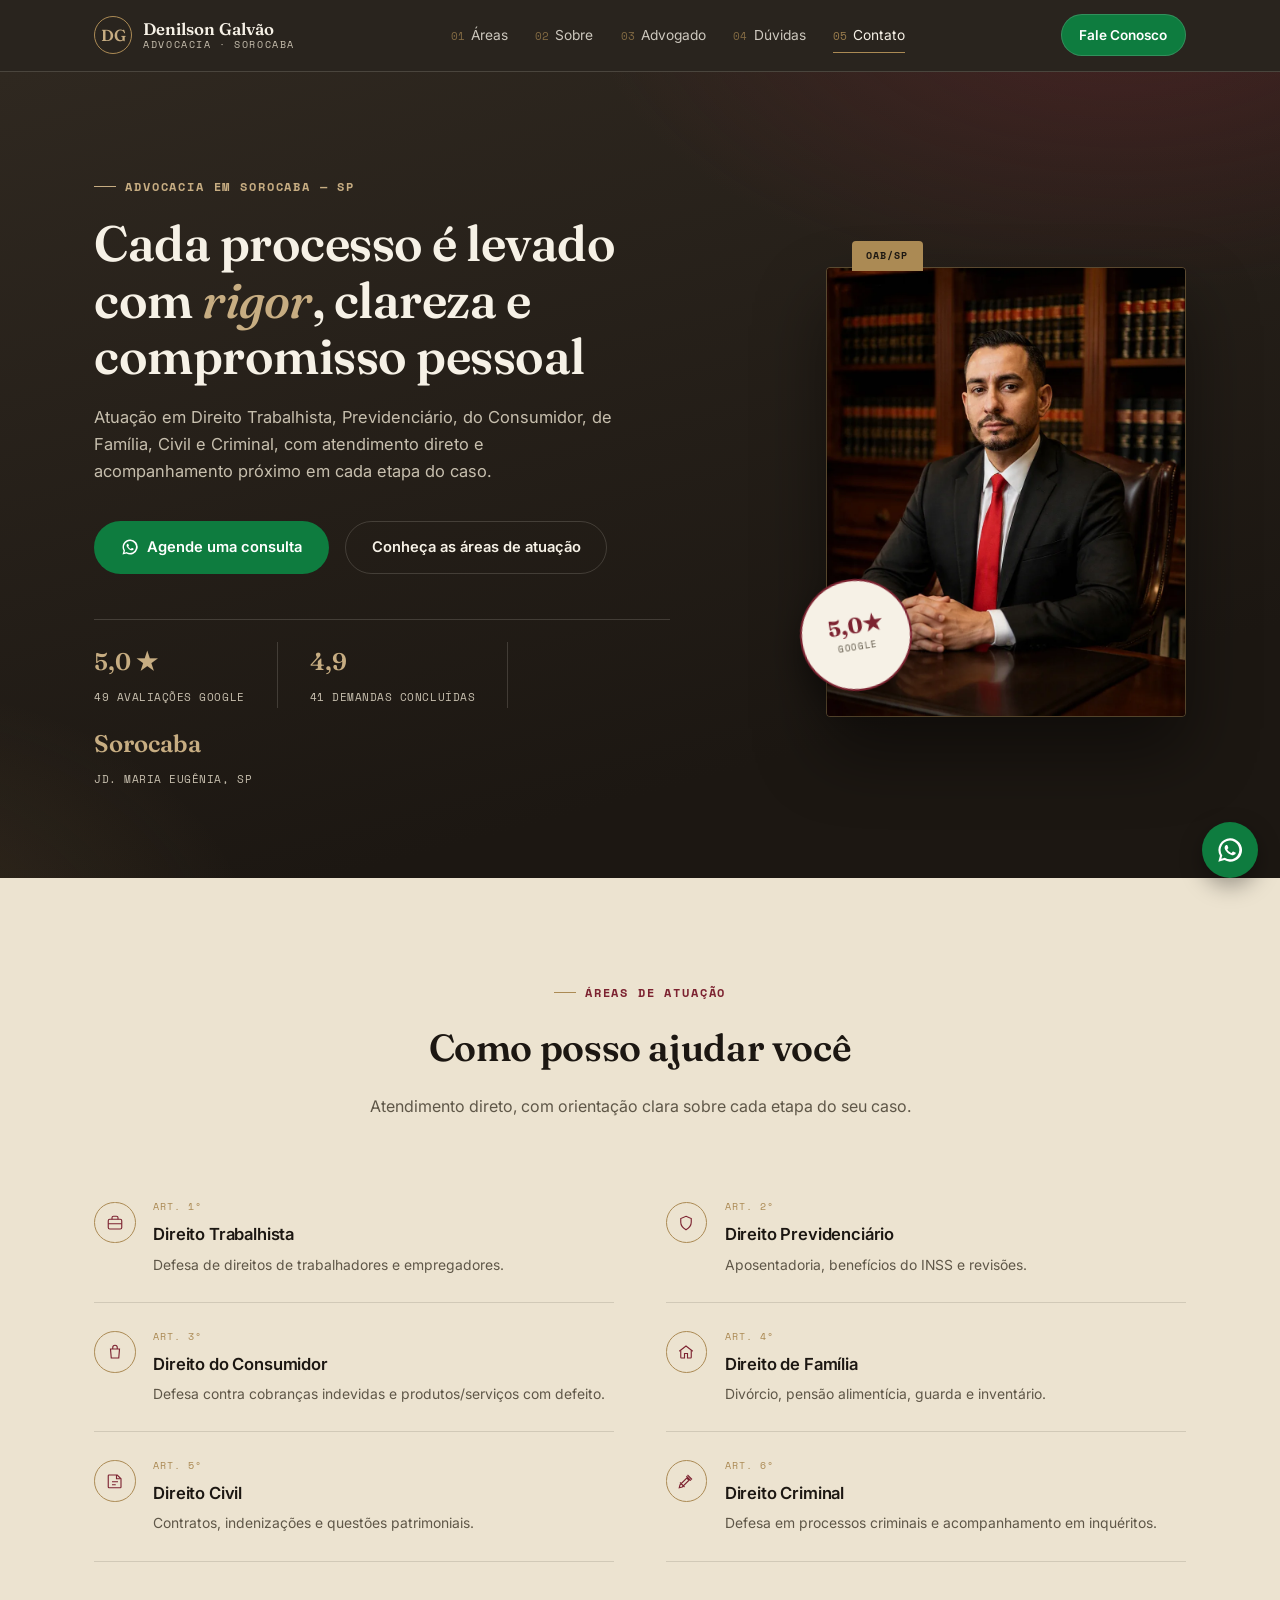
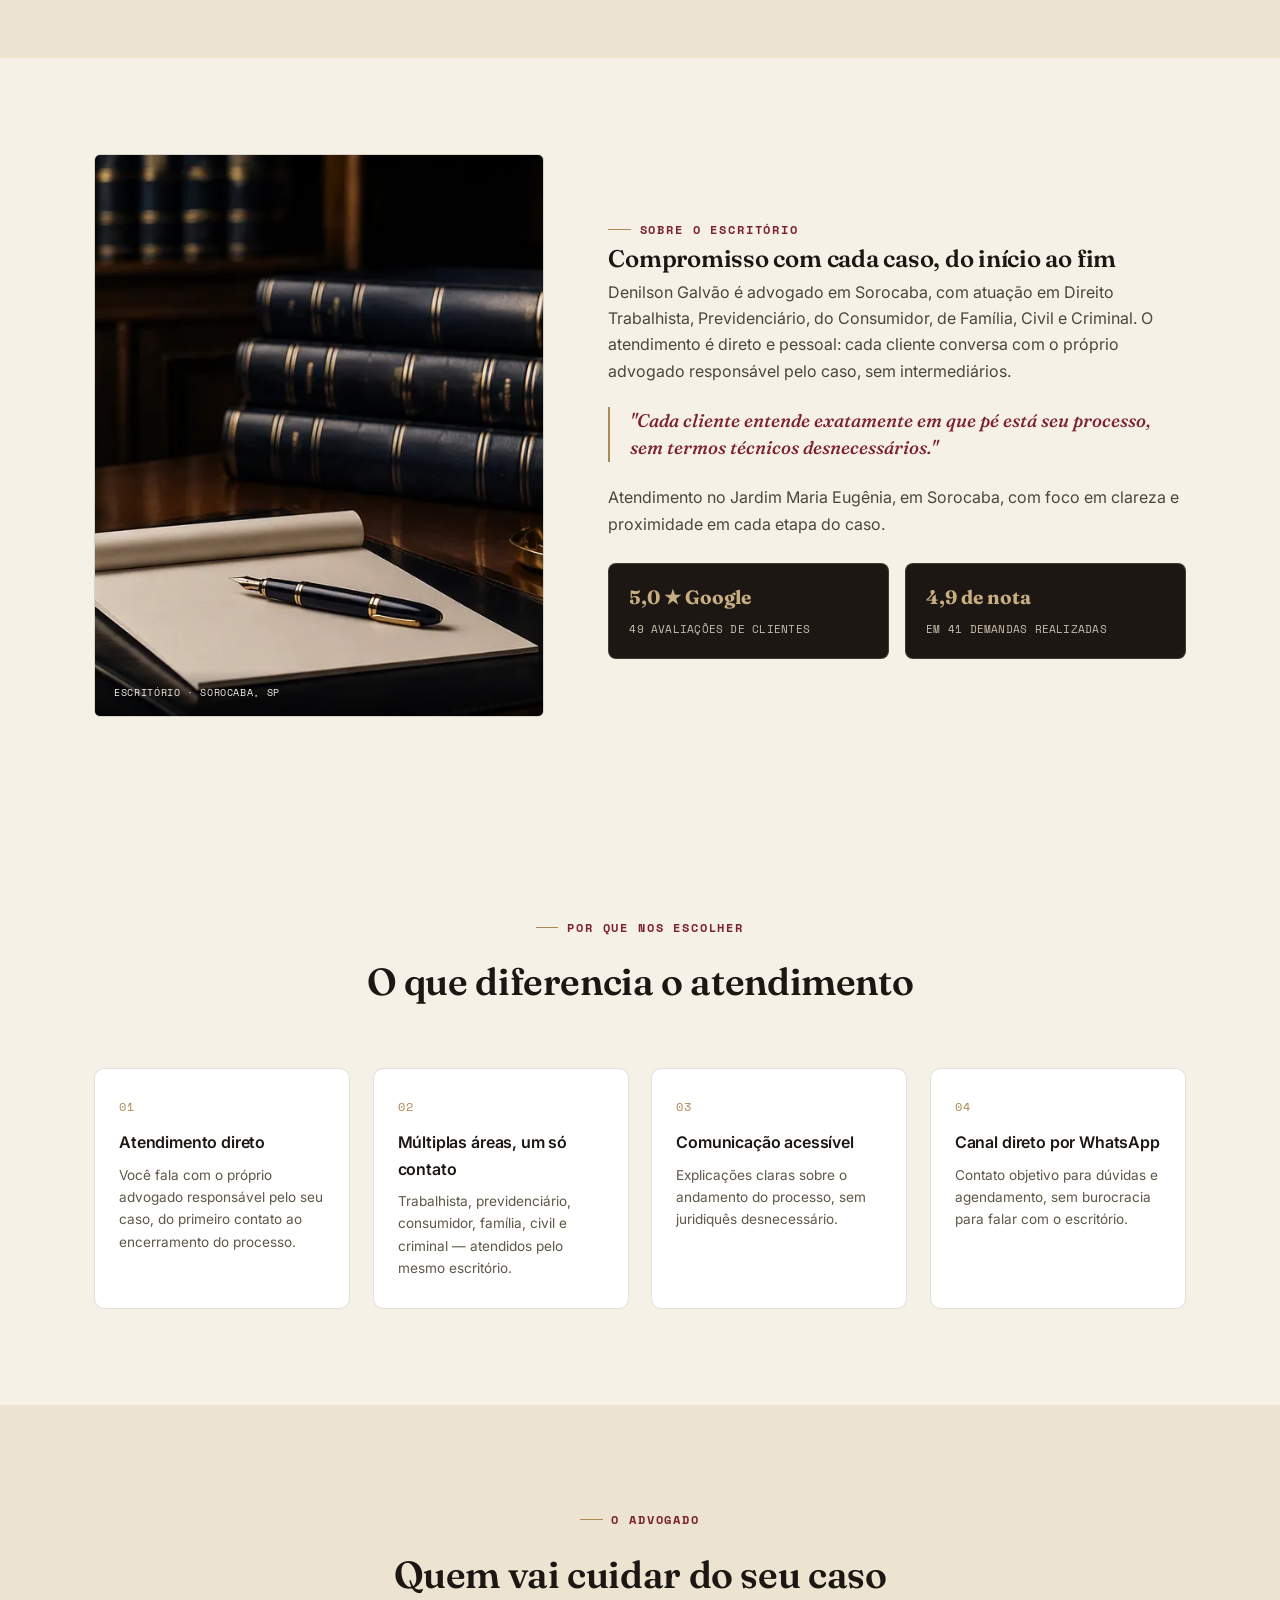
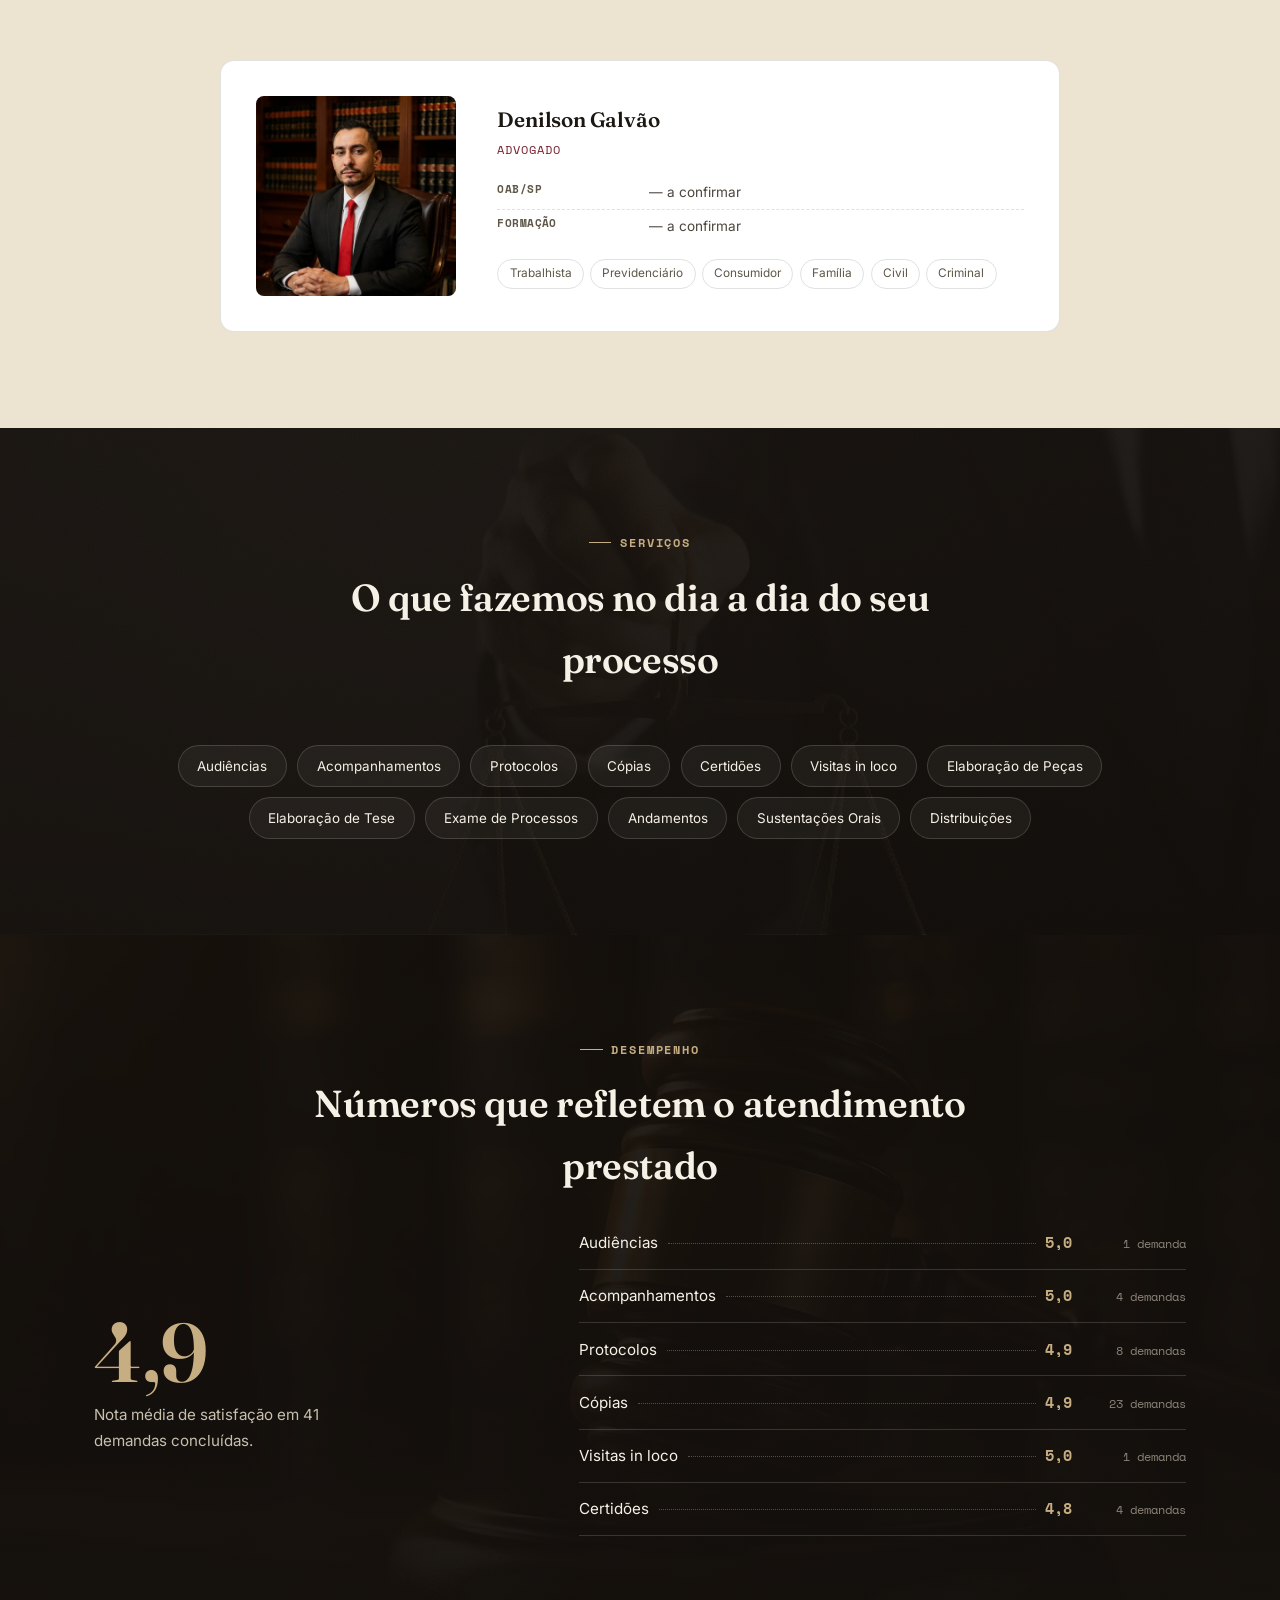
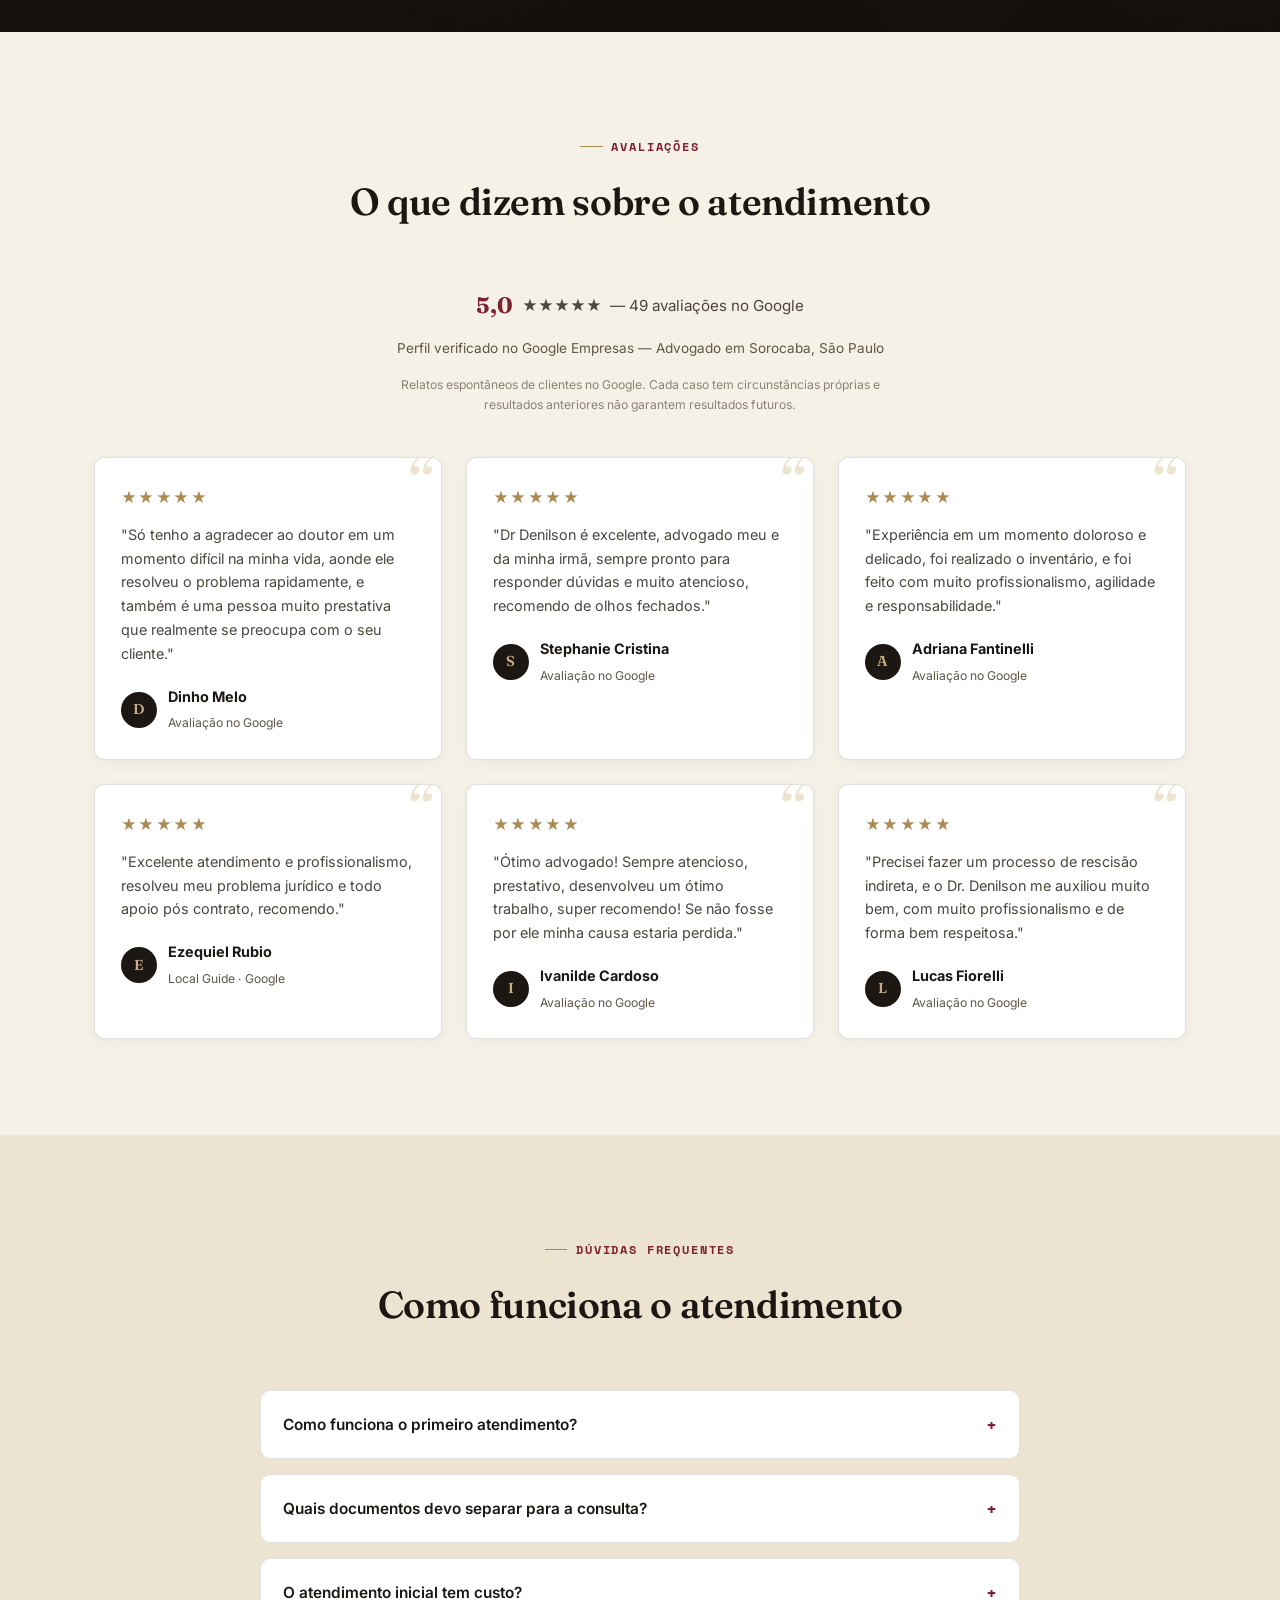
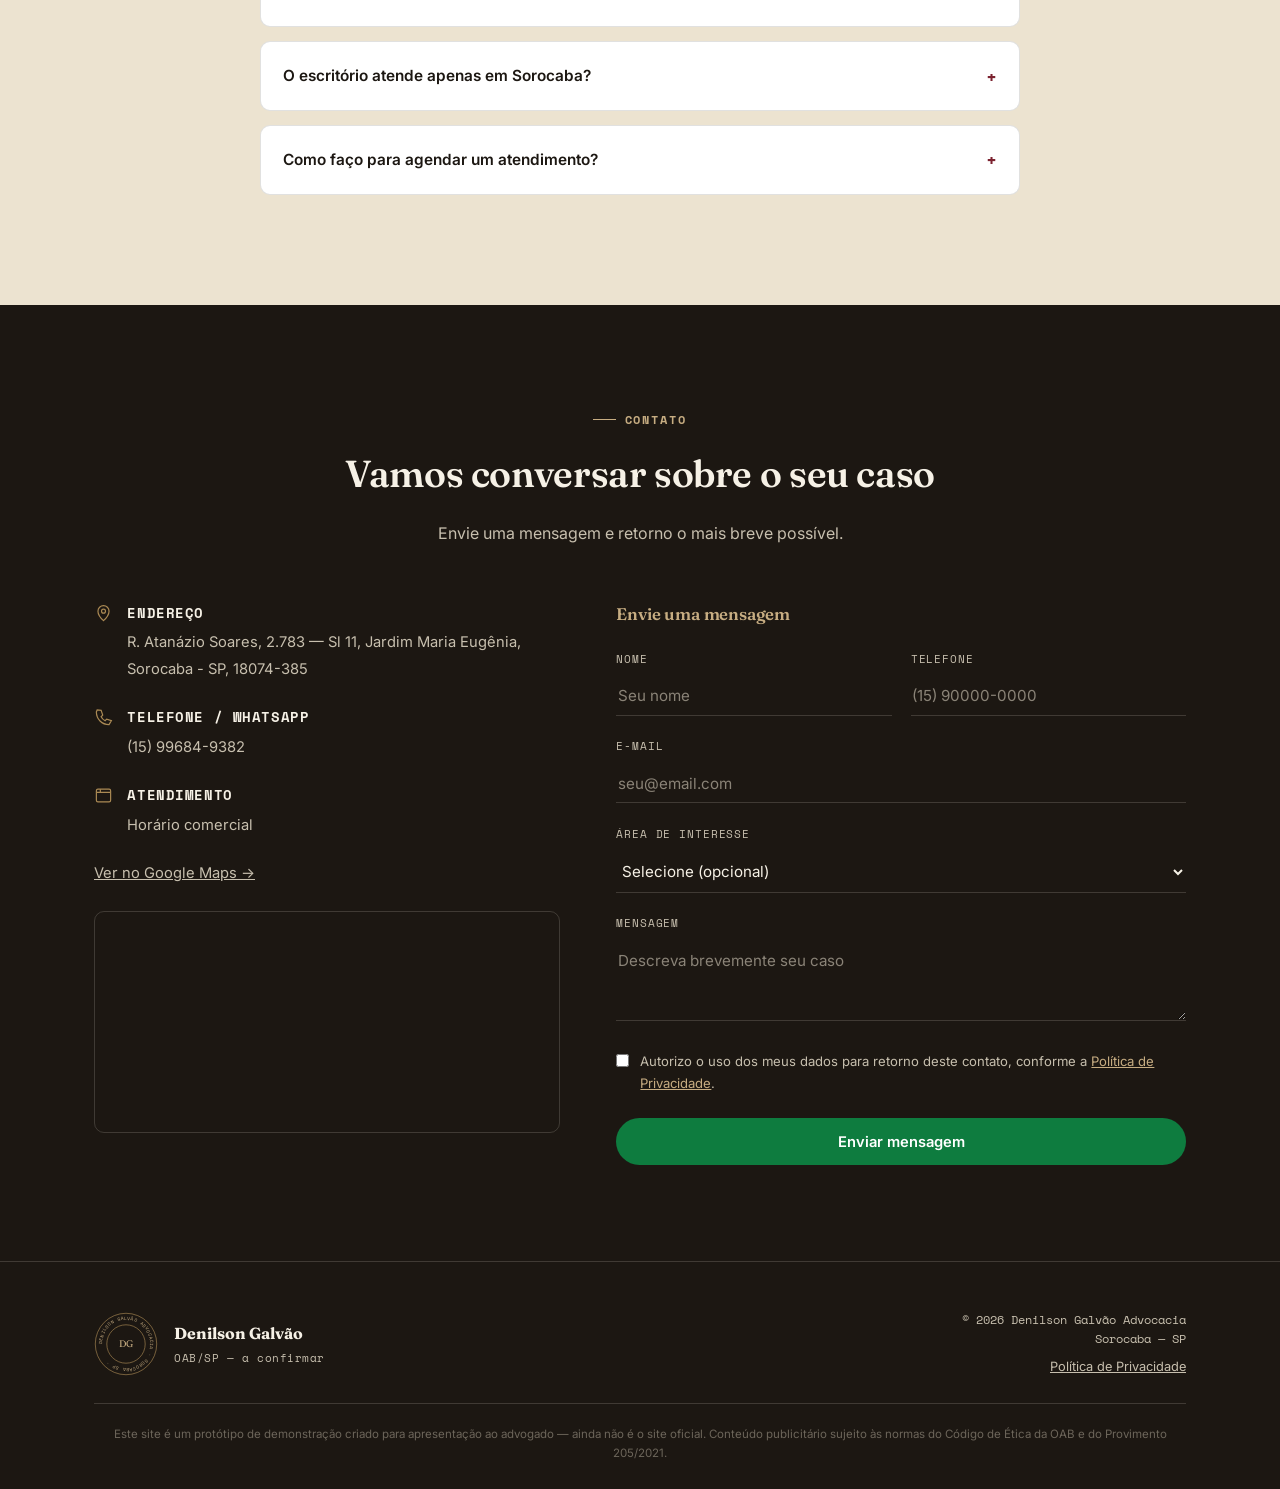
==== commit c42d326e: "Refatora landing page: novas seções, LGPD, SEO e acessibilidade Estrutura: - Separa CSS e JS do HTML" ====
--- a/index.html
+++ b/index.html
@@ -5,369 +5,119 @@
 <meta name="viewport" content="width=device-width, initial-scale=1.0">
 <meta name="theme-color" content="#1c1712">
 <title>Denilson Galvão Advocacia | Advogado em Sorocaba - SP</title>
-<meta name="description" content="Denilson Galvão, advogado em Sorocaba, SP. Atuação em Direito Trabalhista, Previdenciário, Consumidor, Família, Civil e Criminal. 5,0 no Google com 49 avaliações.">
+<meta name="description" content="Denilson Galvão, advogado em Sorocaba, SP. Atuação em Direito Trabalhista, Previdenciário, Consumidor, Família, Civil e Criminal. Atendimento direto, avaliação 5,0 no Google.">
+<link rel="canonical" href="https://SEU-DOMINIO-AQUI/">
+
+<!-- Open Graph / Twitter Card -->
+<meta property="og:type" content="website">
+<meta property="og:locale" content="pt_BR">
+<meta property="og:site_name" content="Denilson Galvão Advocacia">
+<meta property="og:title" content="Denilson Galvão Advocacia | Advogado em Sorocaba - SP">
+<meta property="og:description" content="Atuação em Direito Trabalhista, Previdenciário, Consumidor, Família, Civil e Criminal. Atendimento direto em Sorocaba, SP.">
+<meta property="og:image" content="https://SEU-DOMINIO-AQUI/assets/img/retrato-denilson.webp">
+<meta property="og:url" content="https://SEU-DOMINIO-AQUI/">
+<meta name="twitter:card" content="summary_large_image">
+<meta name="twitter:title" content="Denilson Galvão Advocacia | Advogado em Sorocaba - SP">
+<meta name="twitter:description" content="Atuação em Direito Trabalhista, Previdenciário, Consumidor, Família, Civil e Criminal. Atendimento direto em Sorocaba, SP.">
+<meta name="twitter:image" content="https://SEU-DOMINIO-AQUI/assets/img/retrato-denilson.webp">
+
 <link rel="icon" href="data:image/svg+xml,%3Csvg xmlns='http://www.w3.org/2000/svg' viewBox='0 0 64 64'%3E%3Ccircle cx='32' cy='32' r='30' fill='%231c1712'/%3E%3Ccircle cx='32' cy='32' r='30' fill='none' stroke='%23ab8a54' stroke-width='2'/%3E%3Ctext x='32' y='41' font-family='Georgia,serif' font-size='26' fill='%23ab8a54' text-anchor='middle'%3EDG%3C/text%3E%3C/svg%3E">
 <link rel="preconnect" href="https://fonts.googleapis.com">
 <link rel="preconnect" href="https://fonts.gstatic.com" crossorigin>
 <link href="https://fonts.googleapis.com/css2?family=Fraunces:ital,opsz,wght@0,9..144,400;0,9..144,500;0,9..144,600;0,9..144,700;1,9..144,500;1,9..144,600&family=Inter:wght@400;500;600;700&family=Space+Mono:wght@400;700&display=swap" rel="stylesheet">
-<style>
-  :root{
-    --tinta:#1c1712;
-    --tinta-2:#241e17;
-    --tinta-3:#2f2820;
-    --papel:#f6f1e6;
-    --papel-2:#ece3d0;
-    --vinho:#7c2230;
-    --vinho-luz:#9c3140;
-    --latao:#ab8a54;
-    --latao-claro:#c7ad82;
-    --texto:#4c463c;
-    --texto-suave:#736b5c;
-    --texto-claro:#bcb3a1;
-    --linha:rgba(28,23,18,0.13);
-    --linha-clara:rgba(246,241,230,0.14);
-    --whatsapp:#25D366;
-    --grain:url("data:image/svg+xml,%3Csvg xmlns='http://www.w3.org/2000/svg' width='140' height='140'%3E%3Cfilter id='n'%3E%3CfeTurbulence type='fractalNoise' baseFrequency='0.85' numOctaves='2' stitchTiles='stitch'/%3E%3CfeColorMatrix type='matrix' values='0 0 0 0 0 0 0 0 0 0 0 0 0 0 0 0 0 0 0.35 0'/%3E%3C/filter%3E%3Crect width='100%25' height='100%25' filter='url(%23n)'/%3E%3C/svg%3E");
+<link rel="stylesheet" href="css/style.css">
+
+<!-- Dados estruturados (Schema.org) — ajuda o Google a entender o negócio -->
+<script type="application/ld+json">
+{
+  "@context": "https://schema.org",
+  "@type": "Attorney",
+  "name": "Denilson Galvão Advocacia",
+  "image": "https://SEU-DOMINIO-AQUI/assets/img/retrato-denilson.webp",
+  "telephone": "+5515996849382",
+  "address": {
+    "@type": "PostalAddress",
+    "streetAddress": "R. Atanázio Soares, 2.783 - Sl 11, Jardim Maria Eugênia",
+    "addressLocality": "Sorocaba",
+    "addressRegion": "SP",
+    "postalCode": "18074-385",
+    "addressCountry": "BR"
+  },
+  "areaServed": "Sorocaba, SP",
+  "url": "https://SEU-DOMINIO-AQUI/",
+  "aggregateRating": {
+    "@type": "AggregateRating",
+    "ratingValue": "5.0",
+    "reviewCount": "49"
   }
-  *{margin:0;padding:0;box-sizing:border-box;}
-  html{scroll-behavior:smooth;}
-  body{
-    font-family:'Inter',sans-serif;
-    background:var(--papel);
-    color:var(--tinta);
-    line-height:1.65;
-    -webkit-font-smoothing:antialiased;
-    overflow-x:hidden;
-  }
-  h1,h2,h3{font-family:'Fraunces',serif;font-weight:600;letter-spacing:-.01em;}
-  a{color:inherit;}
-  img,svg{display:block;max-width:100%;}
-  .container{max-width:1140px;margin:0 auto;padding:0 1.5rem;}
-  .eyebrow{
-    display:inline-flex;align-items:center;gap:.55rem;
-    text-transform:uppercase;letter-spacing:.16em;
-    font-family:'Space Mono',monospace;
-    font-size:.72rem;font-weight:700;color:var(--vinho);
-  }
-  .eyebrow::before{content:"";width:1.4rem;height:1px;background:var(--latao);}
-  .eyebrow.claro{color:var(--latao-claro);}
-  .eyebrow.claro::before{background:var(--latao-claro);}
-  .grain{position:relative;}
-  .grain::before{
-    content:"";position:absolute;inset:0;background-image:var(--grain);
-    background-size:140px 140px;mix-blend-mode:overlay;opacity:.5;pointer-events:none;
-  }
-  .grain > *{position:relative;z-index:1;}
-
-  /* HEADER */
-  header{
-    position:sticky;top:0;z-index:50;
-    background:rgba(28,23,18,0.94);
-    backdrop-filter:blur(8px);
-    border-bottom:1px solid var(--linha-clara);
-    box-shadow:0 0 0 rgba(0,0,0,0);
-    transition:box-shadow .35s ease, background .35s ease;
-  }
-  header.scrolled{background:rgba(20,16,12,0.98);box-shadow:0 10px 30px rgba(0,0,0,.3);}
-  .nav{display:flex;align-items:center;justify-content:space-between;gap:1.5rem;padding:.9rem 1.5rem;max-width:1140px;margin:0 auto;color:var(--papel);}
-  .logo{display:flex;align-items:center;gap:.7rem;}
-  .logo-seal{width:38px;height:38px;flex-shrink:0;border-radius:50%;border:1.4px solid var(--latao);display:flex;align-items:center;justify-content:center;font-family:'Fraunces',serif;font-weight:600;font-size:1rem;color:var(--latao-claro);}
-  .logo-text{display:flex;flex-direction:column;line-height:1.15;}
-  .logo-text strong{font-family:'Fraunces',serif;font-size:1.05rem;font-weight:600;color:var(--papel);}
-  .logo-text span{font-family:'Space Mono',monospace;font-size:.62rem;letter-spacing:.16em;text-transform:uppercase;color:var(--texto-claro);}
-  .nav-links{display:flex;gap:1.9rem;list-style:none;font-size:.86rem;}
-  .nav-links a{text-decoration:none;opacity:.8;transition:opacity .2s;position:relative;display:inline-flex;align-items:baseline;gap:.4rem;}
-  .nav-links a i{font-style:normal;font-family:'Space Mono',monospace;font-size:.68rem;color:var(--latao);opacity:.85;}
-  .nav-links a:hover,.nav-links a.active{opacity:1;}
-  .nav-links a::after{content:"";position:absolute;left:0;bottom:-6px;width:0;height:1px;background:var(--latao);transition:width .25s ease;}
-  .nav-links a:hover::after,.nav-links a.active::after{width:100%;}
-  .nav-cta{display:inline-flex;align-items:center;gap:.5rem;background:var(--whatsapp);color:#fff;padding:.55rem 1.1rem;border-radius:999px;font-size:.85rem;font-weight:600;text-decoration:none;white-space:nowrap;border:1px solid rgba(255,255,255,.15);}
-  .menu-toggle{display:none;background:none;border:0;color:var(--papel);font-size:1.5rem;cursor:pointer;}
-
-  /* HERO */
-  .hero{
-    background:
-      radial-gradient(ellipse 900px 500px at 88% -10%, rgba(124,34,48,0.35), transparent 60%),
-      radial-gradient(ellipse 700px 500px at -10% 110%, rgba(171,138,84,0.16), transparent 55%),
-      linear-gradient(165deg, var(--tinta-3) 0%, var(--tinta) 78%);
-    color:var(--papel);padding:6rem 0 5.5rem;position:relative;overflow:hidden;
-  }
-  @keyframes heroUp{from{opacity:0;transform:translateY(20px);}to{opacity:1;transform:translateY(0);}}
-  .hero-grid{display:grid;grid-template-columns:1.12fr .88fr;gap:4rem;align-items:center;text-align:left;position:relative;}
-  .hero-text .eyebrow{margin-bottom:1.2rem;animation:heroUp .8s ease .1s both;}
-  .hero-text h1{font-size:clamp(2.1rem,4.2vw,3.1rem);font-weight:600;line-height:1.14;margin-bottom:1.2rem;animation:heroUp .8s ease .2s both;}
-  .hero-text h1 em{font-style:italic;color:var(--latao-claro);font-weight:500;}
-  .hero-text p.sub{color:var(--texto-claro);max-width:500px;margin-bottom:2.2rem;font-size:1.03rem;animation:heroUp .8s ease .32s both;}
-  .hero-actions{display:flex;gap:1rem;flex-wrap:wrap;margin-bottom:2.8rem;animation:heroUp .8s ease .44s both;}
-  .btn{display:inline-flex;align-items:center;gap:.55rem;padding:.85rem 1.6rem;border-radius:999px;font-weight:600;font-size:.92rem;text-decoration:none;border:1px solid transparent;transition:transform .15s ease, opacity .15s ease, background .2s ease;}
-  .btn:hover{transform:translateY(-1px);}
-  .btn-primary{background:var(--whatsapp);color:#fff;}
-  .btn-ghost{border-color:var(--linha-clara);color:var(--papel);}
-  .btn-ghost:hover{background:rgba(246,241,230,0.07);}
-
-  .hero-stats{display:flex;animation:heroUp .8s ease .56s both;border-top:1px solid var(--linha-clara);padding-top:1.4rem;}
-  .hero-stat{padding-right:2rem;margin-right:2rem;border-right:1px solid var(--linha-clara);}
-  .hero-stat:last-child{border-right:0;margin-right:0;padding-right:0;}
-  .hero-stat strong{display:block;font-family:'Fraunces',serif;font-weight:600;font-size:1.5rem;color:var(--latao-claro);}
-  .hero-stat span{font-family:'Space Mono',monospace;font-size:.66rem;color:var(--texto-claro);text-transform:uppercase;letter-spacing:.05em;}
-
-  .hero-photo{position:relative;animation:heroUp .9s ease .3s both;max-width:360px;margin-left:auto;}
-  .hero-photo-frame{position:relative;padding-top:1.6rem;}
-  .hero-photo-tab{
-    position:absolute;top:0;left:1.6rem;background:var(--latao);color:var(--tinta);
-    font-family:'Space Mono',monospace;font-size:.64rem;letter-spacing:.1em;text-transform:uppercase;
-    padding:.4rem .9rem;border-radius:4px 4px 0 0;font-weight:700;
-  }
-  .hero-photo img{width:100%;aspect-ratio:4/5;object-fit:cover;object-position:50% 12%;border-radius:4px;border:1px solid rgba(171,138,84,.4);box-shadow:0 35px 70px rgba(0,0,0,.45);}
-  .hero-seal{
-    position:absolute;left:-1.6rem;bottom:1.6rem;
-    width:112px;height:112px;border-radius:50%;
-    background:var(--papel);color:var(--tinta);border:2px solid var(--vinho);
-    display:flex;flex-direction:column;align-items:center;justify-content:center;
-    box-shadow:0 16px 32px rgba(0,0,0,.4);
-    transform:rotate(-9deg);text-align:center;
-  }
-  .hero-seal strong{font-family:'Fraunces',serif;font-size:1.35rem;line-height:1;color:var(--vinho);}
-  .hero-seal span{font-family:'Space Mono',monospace;font-size:.55rem;letter-spacing:.08em;text-transform:uppercase;color:var(--texto-suave);margin-top:.2rem;}
-
-  @media (max-width:860px){
-    .hero-grid{grid-template-columns:1fr;text-align:center;}
-    .hero-text{order:2;}
-    .hero-photo{order:1;max-width:260px;margin:0 auto 3rem;}
-    .hero-actions{justify-content:center;}
-    .hero-stats{justify-content:center;flex-wrap:wrap;gap:1rem 0;}
-    .hero-stat{border-right:0;margin-right:1.2rem;padding-right:1.2rem;}
-    .hero-text p.sub{margin-left:auto;margin-right:auto;}
-    .hero-seal{left:50%;transform:translateX(-50%) rotate(-6deg);bottom:-1.4rem;}
-  }
-
-  /* SECTIONS */
-  section{padding:6rem 0;}
-  .section-head{max-width:640px;margin:0 auto 3.4rem;text-align:center;}
-  .section-head .eyebrow{margin-bottom:.9rem;}
-  .section-head h2{font-size:clamp(1.7rem,3.2vw,2.35rem);}
-  .section-head p{color:var(--texto-suave);margin-top:.9rem;}
-
-  .reveal{opacity:0;transform:translateY(26px);transition:opacity .7s ease, transform .7s ease;}
-  .reveal.is-visible{opacity:1;transform:translateY(0);}
-
-  /* Sobre */
-  .sobre{display:grid;grid-template-columns:.92fr 1.18fr;gap:4rem;align-items:center;}
-  .sobre-texto p{color:var(--texto);margin-bottom:1.1rem;}
-  .sobre-texto blockquote{
-    font-family:'Fraunces',serif;font-style:italic;font-weight:500;color:var(--vinho);
-    font-size:1.15rem;line-height:1.5;border-left:2px solid var(--latao);padding-left:1.2rem;margin:1.4rem 0;
-  }
-  .sobre-badges{display:grid;grid-template-columns:1fr 1fr;gap:1rem;margin-top:1.6rem;}
-  .badge-card{background:var(--tinta);color:var(--papel);padding:1.15rem 1.25rem;border-radius:8px;transition:transform .25s ease;border:1px solid var(--linha-clara);}
-  .badge-card:hover{transform:translateY(-3px);}
-  .badge-card strong{display:block;font-family:'Fraunces',serif;color:var(--latao-claro);font-size:1.2rem;}
-  .badge-card span{font-family:'Space Mono',monospace;font-size:.7rem;color:var(--texto-claro);letter-spacing:.02em;}
-  .sobre-visual{
-    border-radius:6px;aspect-ratio:4/5;
-    position:relative;overflow:hidden;border:1px solid var(--linha);
-  }
-  .sobre-visual img{width:100%;height:100%;object-fit:cover;}
-  .sobre-visual .caption{
-    position:absolute;left:0;right:0;bottom:0;padding:.9rem 1.2rem;
-    background:linear-gradient(0deg, rgba(0,0,0,.6), transparent);
-    color:var(--papel);font-family:'Space Mono',monospace;font-size:.65rem;letter-spacing:.06em;text-transform:uppercase;
-  }
-
-  /* Áreas — artigos numerados */
-  .areas{background:var(--papel-2);}
-  .areas-list{display:grid;grid-template-columns:1fr 1fr;column-gap:3.2rem;}
-  .area-row{display:flex;gap:1.3rem;align-items:flex-start;padding:1.6rem 0;border-bottom:1px solid var(--linha);}
-  .area-row:nth-child(1){transition-delay:.05s;}
-  .area-row:nth-child(2){transition-delay:.12s;}
-  .area-row:nth-child(3){transition-delay:.19s;}
-  .area-row:nth-child(4){transition-delay:.26s;}
-  .area-row:nth-child(5){transition-delay:.33s;}
-  .area-row:nth-child(6){transition-delay:.4s;}
-  .area-num{min-width:4.2rem;line-height:1.05;}
-  .area-num small{display:block;font-family:'Space Mono',monospace;font-size:.62rem;letter-spacing:.1em;text-transform:uppercase;color:var(--latao);margin-bottom:.15rem;}
-  .area-num b{display:block;font-family:'Fraunces',serif;font-size:1.9rem;font-weight:600;color:var(--vinho);}
-  .area-row h3{font-size:1.04rem;font-weight:600;font-family:'Inter',sans-serif;margin-bottom:.3rem;}
-  .area-row p{font-size:.87rem;color:var(--texto-suave);}
-  @media (max-width:860px){ .areas-list{grid-template-columns:1fr;} }
-
-  /* Serviços */
-  .servicos{
-    position:relative;
-    background:
-      linear-gradient(165deg, rgba(28,23,18,0.93), rgba(20,16,12,0.97)),
-      url('assets/img/justica-hero.png');
-    background-size:cover;background-position:center 30%;
-    color:var(--papel);
-  }
-  .servicos .section-head p{color:var(--texto-claro);}
-  .servicos-pills{display:flex;flex-wrap:wrap;gap:.65rem;justify-content:center;}
-  .pill{
-    background:rgba(246,241,230,0.05);border:1px solid var(--linha-clara);border-radius:999px;
-    padding:.55rem 1.15rem;font-size:.84rem;color:var(--papel);font-family:'Inter',sans-serif;
-    transition:border-color .2s ease, background .2s ease;
-  }
-  .pill:hover{border-color:var(--latao);background:rgba(171,138,84,.08);}
-
-  /* Desempenho */
-  .desempenho{
-    background:
-      linear-gradient(180deg, rgba(20,16,12,0.92), rgba(20,16,12,0.97)),
-      url('assets/img/martelo-macro.png');
-    background-size:cover;background-position:center;
-    color:var(--papel);
-  }
-  .desempenho .section-head{margin-bottom:0;}
-  .desempenho-inner{display:grid;grid-template-columns:.82fr 1.18fr;gap:4rem;align-items:center;padding-top:1.2rem;}
-  .desempenho-headline{text-align:left;}
-  .big-stat{font-family:'Fraunces',serif;font-size:5.2rem;font-weight:600;color:var(--latao-claro);line-height:1;margin:.7rem 0 .5rem;}
-  .desempenho-headline p{color:var(--texto-claro);font-size:.95rem;max-width:280px;}
-  .desempenho-lista{display:flex;flex-direction:column;}
-  .linha{display:flex;align-items:baseline;gap:.6rem;padding:.85rem 0;border-bottom:1px solid var(--linha-clara);font-size:.95rem;}
-  .linha .servico{white-space:nowrap;}
-  .linha .pontos{flex:1;border-bottom:1px dotted rgba(246,241,230,.28);transform:translateY(-4px);}
-  .linha .valor{white-space:nowrap;color:var(--latao-claro);font-weight:700;font-family:'Space Mono',monospace;}
-  .linha .qtd{color:#8a8377;font-size:.76rem;white-space:nowrap;min-width:6.5rem;text-align:right;font-family:'Space Mono',monospace;}
-  @media (max-width:860px){
-    .desempenho-inner{grid-template-columns:1fr;text-align:center;}
-    .desempenho-headline{text-align:center;}
-    .desempenho-headline p{margin:0 auto;}
-    .linha{font-size:.86rem;}
-    .linha .qtd{min-width:auto;}
-  }
-
-  /* Depoimentos */
-  .stars{color:var(--latao);font-size:.95rem;letter-spacing:.1em;margin-bottom:.8rem;}
-  .avaliacao-geral{display:flex;align-items:center;justify-content:center;gap:.6rem;margin-bottom:.8rem;font-size:.95rem;color:var(--texto);flex-wrap:wrap;}
-  .avaliacao-geral b{font-family:'Fraunces',serif;font-size:1.4rem;color:var(--vinho);}
-  .avaliacao-sub{text-align:center;color:var(--texto-suave);font-size:.85rem;margin-bottom:2.8rem;}
-  .depo-grid{display:grid;grid-template-columns:repeat(auto-fit,minmax(260px,1fr));gap:1.5rem;}
-  .depo-card{
-    position:relative;background:#fff;border:1px solid var(--linha);border-radius:10px;
-    padding:1.7rem 1.6rem 1.5rem;box-shadow:0 4px 18px rgba(28,23,18,.04);
-    transition:transform .3s ease, box-shadow .3s ease;overflow:hidden;
-  }
-  .depo-card::before{
-    content:"\201C";position:absolute;top:-.6rem;right:.8rem;font-family:'Fraunces',serif;font-style:italic;
-    font-size:4.5rem;color:var(--papel-2);z-index:0;line-height:1;
-  }
-  .depo-card:hover{transform:translateY(-5px);box-shadow:0 16px 34px rgba(28,23,18,.1);}
-  .depo-card p{position:relative;font-size:.9rem;color:var(--texto);z-index:1;}
-  .depo-quem{position:relative;display:flex;align-items:center;gap:.7rem;margin-top:1.2rem;z-index:1;}
-  .avatar{
-    width:36px;height:36px;border-radius:50%;flex-shrink:0;
-    background:var(--tinta);color:var(--latao-claro);
-    display:flex;align-items:center;justify-content:center;
-    font-family:'Fraunces',serif;font-weight:600;font-size:.9rem;
-  }
-  .depo-quem strong{display:block;font-size:.9rem;}
-  .depo-quem span{font-size:.76rem;color:var(--texto-suave);}
-
-  /* Botão flutuante do WhatsApp */
-  .whatsapp-float{
-    position:fixed;right:1.4rem;bottom:1.4rem;z-index:70;
-    width:56px;height:56px;border-radius:50%;
-    background:var(--whatsapp);color:#fff;
-    display:flex;align-items:center;justify-content:center;
-    box-shadow:0 8px 22px rgba(0,0,0,.35);
-    text-decoration:none;
-    animation:wa-pulse 2.6s ease-in-out infinite;
-    transition:transform .2s ease;
-  }
-  .whatsapp-float:hover{transform:scale(1.08);}
-  .whatsapp-float svg{width:28px;height:28px;}
-  @keyframes wa-pulse{
-    0%,100%{box-shadow:0 8px 22px rgba(0,0,0,.35), 0 0 0 0 rgba(37,211,102,.45);}
-    50%{box-shadow:0 8px 22px rgba(0,0,0,.35), 0 0 0 10px rgba(37,211,102,0);}
-  }
-  @media (max-width:680px){
-    .whatsapp-float{right:1rem;bottom:1rem;width:52px;height:52px;}
-  }
-
-  /* Contato */
-  .contato{background:var(--tinta);color:var(--papel);}
-  .contato .section-head p{color:var(--texto-claro);}
-  .contato-grid{display:grid;grid-template-columns:1fr 1fr;gap:3.5rem;}
-  .contato-info li{list-style:none;display:flex;gap:.9rem;margin-bottom:1.5rem;align-items:flex-start;}
-  .contato-info svg{width:19px;height:19px;color:var(--latao);flex-shrink:0;margin-top:.2rem;}
-  .contato-info strong{display:block;font-size:.9rem;font-family:'Space Mono',monospace;letter-spacing:.04em;text-transform:uppercase;font-weight:700;margin-bottom:.25rem;}
-  .contato-info span, .contato-info a{font-size:.92rem;color:var(--texto-claro);text-decoration:none;}
-  .contato-info a:hover{color:var(--papel);}
-
-  .form-card{background:transparent;padding:0;}
-  .form-card h3{font-size:1.05rem;margin-bottom:1.4rem;font-family:'Fraunces',serif;font-weight:600;color:var(--latao-claro);}
-  .field{margin-bottom:1.4rem;}
-  .field label{display:block;font-family:'Space Mono',monospace;font-size:.68rem;letter-spacing:.08em;text-transform:uppercase;color:var(--texto-claro);margin-bottom:.5rem;}
-  .field input, .field textarea{
-    width:100%;padding:.6rem .1rem;border:none;border-bottom:1px solid var(--linha-clara);
-    background:transparent;color:var(--papel);font-family:'Inter',sans-serif;font-size:.95rem;
-    transition:border-color .2s ease;
-  }
-  .field input:focus, .field textarea:focus{outline:none;border-color:var(--latao);}
-  .field textarea{resize:vertical;min-height:80px;}
-  .field input::placeholder, .field textarea::placeholder{color:#6c655a;}
-
-  footer{background:var(--tinta);color:var(--texto-claro);padding:3rem 0 1.6rem;border-top:1px solid var(--linha-clara);font-size:.8rem;}
-  .footer-inner{display:flex;justify-content:space-between;flex-wrap:wrap;gap:1.4rem;align-items:center;}
-  .footer-seal{display:flex;align-items:center;gap:1rem;}
-  .footer-seal svg{width:64px;height:64px;flex-shrink:0;}
-  .footer-brand strong{display:block;font-family:'Fraunces',serif;color:var(--papel);font-size:1rem;}
-  .footer-brand span{font-family:'Space Mono',monospace;font-size:.68rem;letter-spacing:.05em;}
-  .footer-copy{font-family:'Space Mono',monospace;font-size:.72rem;text-align:right;}
-  .demo-note{text-align:center;font-size:.72rem;color:#6c655a;padding-top:1.3rem;margin-top:1.6rem;border-top:1px solid var(--linha-clara);}
-
-  @media (max-width:860px){
-    .sobre, .contato-grid{grid-template-columns:1fr;}
-    .sobre-visual{order:-1;aspect-ratio:16/9;}
-  }
-  @media (max-width:680px){
-    .nav-links, .nav-cta{display:none;}
-    .menu-toggle{display:block;}
-    .nav-links.open{display:flex;flex-direction:column;position:absolute;top:100%;left:0;right:0;background:var(--tinta);padding:1.3rem 1.5rem;gap:1.2rem;border-bottom:1px solid var(--linha-clara);}
-    .nav-links.open a{opacity:1;}
-    .footer-inner{flex-direction:column;text-align:center;}
-    .footer-copy{text-align:center;}
-  }
-  @media (prefers-reduced-motion: reduce){
-    .reveal{opacity:1 !important;transform:none !important;}
-    *, *::before, *::after{animation-duration:0.001ms !important;animation-iteration-count:1 !important;transition-duration:0.001ms !important;scroll-behavior:auto !important;}
-  }
-</style>
+}
+</script>
+
+<!--
+  Google Analytics 4 (opcional) — descomente e substitua G-XXXXXXXXXX pelo ID real
+  para ativar a medição de audiência. Exige atualizar o banner/política de
+  cookies em privacidade.html para mencionar o uso de analytics.
+
+  <script async src="https://www.googletagmanager.com/gtag/js?id=G-XXXXXXXXXX"></script>
+  <script>
+    window.dataLayer = window.dataLayer || [];
+    function gtag(){dataLayer.push(arguments);}
+    gtag('js', new Date());
+    gtag('config', 'G-XXXXXXXXXX');
+  </script>
+
+  Meta Pixel (opcional) — substitua SEU_PIXEL_ID pelo ID real.
+
+  <script>
+    !function(f,b,e,v,n,t,s){if(f.fbq)return;n=f.fbq=function(){n.callMethod?
+    n.callMethod.apply(n,arguments):n.queue.push(arguments)};if(!f._fbq)f._fbq=n;
+    n.push=n;n.loaded=!0;n.version='2.0';n.queue=[];t=b.createElement(e);t.async=!0;
+    t.src=v;s=b.getElementsByTagName(e)[0];s.parentNode.insertBefore(t,s)}(window,
+    document,'script','https://connect.facebook.net/en_US/fbevents.js');
+    fbq('init', 'SEU_PIXEL_ID');
+    fbq('track', 'PageView');
+  </script>
+-->
 </head>
 <body>
 
+<a class="skip-link" href="#conteudo">Pular para o conteúdo</a>
+
 <header>
   <div class="nav">
-    <div class="logo">
-      <div class="logo-seal">DG</div>
+    <a class="logo" href="#topo">
+      <div class="logo-seal" aria-hidden="true">DG</div>
       <div class="logo-text">
         <strong>Denilson Galvão</strong>
         <span>Advocacia · Sorocaba</span>
       </div>
-    </div>
+    </a>
     <ul class="nav-links" id="nav-links">
-      <li><a href="#sobre"><i>01</i>Sobre</a></li>
-      <li><a href="#areas"><i>02</i>Áreas</a></li>
-      <li><a href="#desempenho"><i>03</i>Desempenho</a></li>
-      <li><a href="#contato"><i>04</i>Contato</a></li>
+      <li><a href="#areas"><i>01</i>Áreas</a></li>
+      <li><a href="#sobre"><i>02</i>Sobre</a></li>
+      <li><a href="#equipe"><i>03</i>Advogado</a></li>
+      <li><a href="#faq"><i>04</i>Dúvidas</a></li>
+      <li><a href="#contato"><i>05</i>Contato</a></li>
     </ul>
-    <a class="nav-cta" href="https://wa.me/5515996849382" target="_blank" rel="noopener">Fale no WhatsApp</a>
-    <button class="menu-toggle" id="menu-toggle" aria-label="Abrir menu">☰</button>
+    <a class="nav-cta" href="https://wa.me/5515996849382" target="_blank" rel="noopener">Fale Conosco</a>
+    <button class="menu-toggle" id="menu-toggle" aria-label="Abrir menu" aria-expanded="false" aria-controls="nav-links">☰</button>
   </div>
 </header>
 
-<section class="hero">
+<main id="conteudo">
+
+<section class="hero" id="topo">
   <div class="container hero-grid">
     <div class="hero-text">
       <span class="eyebrow claro">Advocacia em Sorocaba — SP</span>
       <h1>Cada processo é levado com <em>rigor</em>, clareza e compromisso pessoal</h1>
-      <p class="sub">Atuação em Direito Trabalhista, Previdenciário, do Consumidor, de Família, Civil e Criminal — com atendimento direto e mais de 40 demandas concluídas.</p>
+      <p class="sub">Atuação em Direito Trabalhista, Previdenciário, do Consumidor, de Família, Civil e Criminal, com atendimento direto e acompanhamento próximo em cada etapa do caso.</p>
       <div class="hero-actions">
         <a class="btn btn-primary" href="https://wa.me/5515996849382" target="_blank" rel="noopener">
-          <svg width="18" height="18" viewBox="0 0 24 24" fill="currentColor"><path d="M12 2a10 10 0 0 0-8.6 15L2 22l5.2-1.4A10 10 0 1 0 12 2Zm0 18a8 8 0 0 1-4.1-1.1l-.3-.2-3 .8.8-2.9-.2-.3A8 8 0 1 1 12 20Zm4.4-5.9c-.2-.1-1.4-.7-1.6-.8-.2-.1-.4-.1-.5.1-.2.2-.6.8-.8 1-.1.2-.3.2-.5.1-.2-.1-1-.4-1.9-1.2-.7-.6-1.2-1.4-1.3-1.6-.1-.2 0-.4.1-.5l.4-.4c.1-.1.2-.3.2-.4.1-.2 0-.3 0-.5s-.5-1.2-.7-1.7c-.2-.4-.4-.4-.5-.4h-.5c-.2 0-.4.1-.6.3-.2.2-.8.8-.8 1.9s.8 2.2.9 2.4c.1.2 1.6 2.5 4 3.5.6.2 1 .4 1.3.5.6.2 1.1.1 1.5-.1.5-.2 1.4-.6 1.6-1.1.2-.5.2-.9.1-1Z"/></svg>
-          Falar no WhatsApp
+          <svg width="18" height="18" viewBox="0 0 24 24" fill="currentColor" aria-hidden="true"><path d="M12 2a10 10 0 0 0-8.6 15L2 22l5.2-1.4A10 10 0 1 0 12 2Zm0 18a8 8 0 0 1-4.1-1.1l-.3-.2-3 .8.8-2.9-.2-.3A8 8 0 1 1 12 20Zm4.4-5.9c-.2-.1-1.4-.7-1.6-.8-.2-.1-.4-.1-.5.1-.2.2-.6.8-.8 1-.1.2-.3.2-.5.1-.2-.1-1-.4-1.9-1.2-.7-.6-1.2-1.4-1.3-1.6-.1-.2 0-.4.1-.5l.4-.4c.1-.1.2-.3.2-.4.1-.2 0-.3 0-.5s-.5-1.2-.7-1.7c-.2-.4-.4-.4-.5-.4h-.5c-.2 0-.4.1-.6.3-.2.2-.8.8-.8 1.9s.8 2.2.9 2.4c.1.2 1.6 2.5 4 3.5.6.2 1 .4 1.3.5.6.2 1.1.1 1.5-.1.5-.2 1.4-.6 1.6-1.1.2-.5.2-.9.1-1Z"/></svg>
+          Agende uma consulta
         </a>
-        <a class="btn btn-ghost" href="tel:+5515996849382">Ligar: (15) 99684-9382</a>
+        <a class="btn btn-ghost" href="#areas">Conheça as áreas de atuação</a>
       </div>
       <div class="hero-stats">
         <div class="hero-stat"><strong>5,0 ★</strong><span>49 avaliações Google</span></div>
@@ -378,9 +128,45 @@
     <div class="hero-photo">
       <div class="hero-photo-frame">
         <span class="hero-photo-tab">OAB/SP</span>
-        <img src="assets/img/retrato-denilson.png" alt="Dr. Denilson Galvão, advogado">
-      </div>
-      <div class="hero-seal"><strong>5,0★</strong><span>Google</span></div>
+        <img src="assets/img/retrato-denilson.webp" alt="Dr. Denilson Galvão, advogado, em seu escritório em Sorocaba" width="900" height="1200" fetchpriority="high">
+      </div>
+      <div class="hero-seal" aria-hidden="true"><strong>5,0★</strong><span>Google</span></div>
+    </div>
+  </div>
+</section>
+
+<section class="areas" id="areas">
+  <div class="container">
+    <div class="section-head reveal">
+      <span class="eyebrow">Áreas de Atuação</span>
+      <h2>Como posso ajudar você</h2>
+      <p>Atendimento direto, com orientação clara sobre cada etapa do seu caso.</p>
+    </div>
+    <div class="areas-list">
+      <div class="area-row reveal">
+        <span class="area-icon" aria-hidden="true"><svg viewBox="0 0 24 24" fill="none" stroke="currentColor" stroke-width="1.5"><rect x="3" y="7" width="18" height="13" rx="2"/><path d="M8 7V5a2 2 0 0 1 2-2h4a2 2 0 0 1 2 2v2M3 13h18"/></svg></span>
+        <div class="area-body"><span class="area-tag">Art. 1º</span><h3>Direito Trabalhista</h3><p>Defesa de direitos de trabalhadores e empregadores.</p></div>
+      </div>
+      <div class="area-row reveal">
+        <span class="area-icon" aria-hidden="true"><svg viewBox="0 0 24 24" fill="none" stroke="currentColor" stroke-width="1.5"><path d="M12 3l7 3v5c0 5-3.5 8-7 10-3.5-2-7-5-7-10V6l7-3Z"/></svg></span>
+        <div class="area-body"><span class="area-tag">Art. 2º</span><h3>Direito Previdenciário</h3><p>Aposentadoria, benefícios do INSS e revisões.</p></div>
+      </div>
+      <div class="area-row reveal">
+        <span class="area-icon" aria-hidden="true"><svg viewBox="0 0 24 24" fill="none" stroke="currentColor" stroke-width="1.5"><path d="M6 8h12l-1 12H7L6 8Z"/><path d="M9 8V6a3 3 0 0 1 6 0v2"/></svg></span>
+        <div class="area-body"><span class="area-tag">Art. 3º</span><h3>Direito do Consumidor</h3><p>Defesa contra cobranças indevidas e produtos/serviços com defeito.</p></div>
+      </div>
+      <div class="area-row reveal">
+        <span class="area-icon" aria-hidden="true"><svg viewBox="0 0 24 24" fill="none" stroke="currentColor" stroke-width="1.5"><path d="M3 11l9-7 9 7"/><path d="M5 10v9a1 1 0 0 0 1 1h4v-6h4v6h4a1 1 0 0 0 1-1v-9"/></svg></span>
+        <div class="area-body"><span class="area-tag">Art. 4º</span><h3>Direito de Família</h3><p>Divórcio, pensão alimentícia, guarda e inventário.</p></div>
+      </div>
+      <div class="area-row reveal">
+        <span class="area-icon" aria-hidden="true"><svg viewBox="0 0 24 24" fill="none" stroke="currentColor" stroke-width="1.5"><path d="M4 4h11l5 5v11a1 1 0 0 1-1 1H4a1 1 0 0 1-1-1V5a1 1 0 0 1 1-1Z"/><path d="M14 4v5h5M8 13h8M8 17h5"/></svg></span>
+        <div class="area-body"><span class="area-tag">Art. 5º</span><h3>Direito Civil</h3><p>Contratos, indenizações e questões patrimoniais.</p></div>
+      </div>
+      <div class="area-row reveal">
+        <span class="area-icon" aria-hidden="true"><svg viewBox="0 0 24 24" fill="none" stroke="currentColor" stroke-width="1.5"><path d="M14 4l6 6M4 14l6 6M12.5 5.5l6 6M3 21l4-1 9-9-3-3-9 9-1 4Z"/></svg></span>
+        <div class="area-body"><span class="area-tag">Art. 6º</span><h3>Direito Criminal</h3><p>Defesa em processos criminais e acompanhamento em inquéritos.</p></div>
+      </div>
     </div>
   </div>
 </section>
@@ -388,13 +174,13 @@
 <section id="sobre">
   <div class="container sobre">
     <div class="sobre-visual reveal grain">
-      <img src="assets/img/mesa-escritorio.png" alt="Mesa de escritório com livros de direito e balança">
+      <img src="assets/img/mesa-escritorio.webp" alt="Mesa de escritório com livros de direito e balança" loading="lazy" width="1000" height="667">
       <div class="caption">Escritório · Sorocaba, SP</div>
     </div>
     <div class="sobre-texto reveal">
-      <span class="eyebrow">Sobre o advogado</span>
+      <span class="eyebrow">Sobre o escritório</span>
       <h2>Compromisso com cada caso, do início ao fim</h2>
-      <p>Denilson Galvão é advogado em Sorocaba, com atuação em Direito Trabalhista, Previdenciário, do Consumidor, de Família, Civil e Criminal. Reconhecido pela nota máxima no Google (5,0, com 49 avaliações) e por uma taxa de satisfação de 4,9 em mais de 40 demandas concluídas.</p>
+      <p>Denilson Galvão é advogado em Sorocaba, com atuação em Direito Trabalhista, Previdenciário, do Consumidor, de Família, Civil e Criminal. O atendimento é direto e pessoal: cada cliente conversa com o próprio advogado responsável pelo caso, sem intermediários.</p>
       <blockquote>"Cada cliente entende exatamente em que pé está seu processo, sem termos técnicos desnecessários."</blockquote>
       <p>Atendimento no Jardim Maria Eugênia, em Sorocaba, com foco em clareza e proximidade em cada etapa do caso.</p>
       <div class="sobre-badges">
@@ -405,37 +191,62 @@
   </div>
 </section>
 
-<section class="areas" id="areas">
-  <div class="container">
-    <div class="section-head reveal">
-      <span class="eyebrow">Áreas de Atuação</span>
-      <h2>Como posso ajudar você</h2>
-      <p>Atendimento direto, com orientação clara sobre cada etapa do seu caso.</p>
-    </div>
-    <div class="areas-list">
-      <div class="area-row reveal">
-        <span class="area-num"><small>Art.</small><b>1º</b></span>
-        <div><h3>Direito Trabalhista</h3><p>Defesa de direitos de trabalhadores e empregadores.</p></div>
-      </div>
-      <div class="area-row reveal">
-        <span class="area-num"><small>Art.</small><b>2º</b></span>
-        <div><h3>Direito Previdenciário</h3><p>Aposentadoria, benefícios do INSS e revisões.</p></div>
-      </div>
-      <div class="area-row reveal">
-        <span class="area-num"><small>Art.</small><b>3º</b></span>
-        <div><h3>Direito do Consumidor</h3><p>Defesa contra cobranças indevidas e produtos/serviços com defeito.</p></div>
-      </div>
-      <div class="area-row reveal">
-        <span class="area-num"><small>Art.</small><b>4º</b></span>
-        <div><h3>Direito de Família</h3><p>Divórcio, pensão alimentícia, guarda e inventário.</p></div>
-      </div>
-      <div class="area-row reveal">
-        <span class="area-num"><small>Art.</small><b>5º</b></span>
-        <div><h3>Direito Civil</h3><p>Contratos, indenizações e questões patrimoniais.</p></div>
-      </div>
-      <div class="area-row reveal">
-        <span class="area-num"><small>Art.</small><b>6º</b></span>
-        <div><h3>Direito Criminal</h3><p>Defesa em processos criminais e acompanhamento em inquéritos.</p></div>
+<section class="diferenciais" id="diferenciais">
+  <div class="container">
+    <div class="section-head reveal">
+      <span class="eyebrow">Por que nos escolher</span>
+      <h2>O que diferencia o atendimento</h2>
+    </div>
+    <div class="dif-grid">
+      <div class="dif-card reveal">
+        <span class="dif-num">01</span>
+        <h3>Atendimento direto</h3>
+        <p>Você fala com o próprio advogado responsável pelo seu caso, do primeiro contato ao encerramento do processo.</p>
+      </div>
+      <div class="dif-card reveal">
+        <span class="dif-num">02</span>
+        <h3>Múltiplas áreas, um só contato</h3>
+        <p>Trabalhista, previdenciário, consumidor, família, civil e criminal — atendidos pelo mesmo escritório.</p>
+      </div>
+      <div class="dif-card reveal">
+        <span class="dif-num">03</span>
+        <h3>Comunicação acessível</h3>
+        <p>Explicações claras sobre o andamento do processo, sem juridiquês desnecessário.</p>
+      </div>
+      <div class="dif-card reveal">
+        <span class="dif-num">04</span>
+        <h3>Canal direto por WhatsApp</h3>
+        <p>Contato objetivo para dúvidas e agendamento, sem burocracia para falar com o escritório.</p>
+      </div>
+    </div>
+  </div>
+</section>
+
+<section class="equipe" id="equipe">
+  <div class="container">
+    <div class="section-head reveal">
+      <span class="eyebrow">O Advogado</span>
+      <h2>Quem vai cuidar do seu caso</h2>
+    </div>
+    <div class="equipe-card reveal">
+      <div class="equipe-foto">
+        <img src="assets/img/retrato-denilson.webp" alt="Dr. Denilson Galvão" loading="lazy" width="600" height="600">
+      </div>
+      <div class="equipe-info">
+        <h3>Denilson Galvão</h3>
+        <span class="cargo">Advogado</span>
+        <ul class="equipe-lista">
+          <li><b>OAB/SP</b><span>— a confirmar</span></li>
+          <li><b>Formação</b><span>— a confirmar</span></li>
+        </ul>
+        <div class="equipe-areas">
+          <span>Trabalhista</span>
+          <span>Previdenciário</span>
+          <span>Consumidor</span>
+          <span>Família</span>
+          <span>Civil</span>
+          <span>Criminal</span>
+        </div>
       </div>
     </div>
   </div>
@@ -468,7 +279,7 @@
   <div class="container">
     <div class="section-head reveal">
       <span class="eyebrow claro">Desempenho</span>
-      <h2>Números que comprovam a qualidade do atendimento</h2>
+      <h2>Números que refletem o atendimento prestado</h2>
     </div>
     <div class="desempenho-inner">
       <div class="desempenho-headline reveal">
@@ -495,37 +306,69 @@
     </div>
     <div class="avaliacao-geral reveal"><b>5,0</b> ★★★★★ &nbsp;— 49 avaliações no Google</div>
     <p class="avaliacao-sub">Perfil verificado no Google Empresas — Advogado em Sorocaba, São Paulo</p>
+    <p class="avaliacao-disclaimer">Relatos espontâneos de clientes no Google. Cada caso tem circunstâncias próprias e resultados anteriores não garantem resultados futuros.</p>
     <div class="depo-grid">
       <div class="depo-card reveal">
-        <div class="stars">★★★★★</div>
+        <div class="stars" aria-hidden="true">★★★★★</div>
         <p>"Só tenho a agradecer ao doutor em um momento difícil na minha vida, aonde ele resolveu o problema rapidamente, e também é uma pessoa muito prestativa que realmente se preocupa com o seu cliente."</p>
-        <div class="depo-quem"><div class="avatar">D</div><div><strong>Dinho Melo</strong><span>Avaliação no Google</span></div></div>
-      </div>
-      <div class="depo-card reveal">
-        <div class="stars">★★★★★</div>
+        <div class="depo-quem"><div class="avatar" aria-hidden="true">D</div><div><strong>Dinho Melo</strong><span>Avaliação no Google</span></div></div>
+      </div>
+      <div class="depo-card reveal">
+        <div class="stars" aria-hidden="true">★★★★★</div>
         <p>"Dr Denilson é excelente, advogado meu e da minha irmã, sempre pronto para responder dúvidas e muito atencioso, recomendo de olhos fechados."</p>
-        <div class="depo-quem"><div class="avatar">S</div><div><strong>Stephanie Cristina</strong><span>Avaliação no Google</span></div></div>
-      </div>
-      <div class="depo-card reveal">
-        <div class="stars">★★★★★</div>
+        <div class="depo-quem"><div class="avatar" aria-hidden="true">S</div><div><strong>Stephanie Cristina</strong><span>Avaliação no Google</span></div></div>
+      </div>
+      <div class="depo-card reveal">
+        <div class="stars" aria-hidden="true">★★★★★</div>
         <p>"Experiência em um momento doloroso e delicado, foi realizado o inventário, e foi feito com muito profissionalismo, agilidade e responsabilidade."</p>
-        <div class="depo-quem"><div class="avatar">A</div><div><strong>Adriana Fantinelli</strong><span>Avaliação no Google</span></div></div>
-      </div>
-      <div class="depo-card reveal">
-        <div class="stars">★★★★★</div>
+        <div class="depo-quem"><div class="avatar" aria-hidden="true">A</div><div><strong>Adriana Fantinelli</strong><span>Avaliação no Google</span></div></div>
+      </div>
+      <div class="depo-card reveal">
+        <div class="stars" aria-hidden="true">★★★★★</div>
         <p>"Excelente atendimento e profissionalismo, resolveu meu problema jurídico e todo apoio pós contrato, recomendo."</p>
-        <div class="depo-quem"><div class="avatar">E</div><div><strong>Ezequiel Rubio</strong><span>Local Guide · Google</span></div></div>
-      </div>
-      <div class="depo-card reveal">
-        <div class="stars">★★★★★</div>
+        <div class="depo-quem"><div class="avatar" aria-hidden="true">E</div><div><strong>Ezequiel Rubio</strong><span>Local Guide · Google</span></div></div>
+      </div>
+      <div class="depo-card reveal">
+        <div class="stars" aria-hidden="true">★★★★★</div>
         <p>"Ótimo advogado! Sempre atencioso, prestativo, desenvolveu um ótimo trabalho, super recomendo! Se não fosse por ele minha causa estaria perdida."</p>
-        <div class="depo-quem"><div class="avatar">I</div><div><strong>Ivanilde Cardoso</strong><span>Avaliação no Google</span></div></div>
-      </div>
-      <div class="depo-card reveal">
-        <div class="stars">★★★★★</div>
-        <p>"Precisei fazer um processo de rescisão indireta, e o Dr. Denilson me auxiliou muito bem, com muito profissionalismo e de forma bem respeitosa. Ganhamos o processo."</p>
-        <div class="depo-quem"><div class="avatar">L</div><div><strong>Lucas Fiorelli</strong><span>Avaliação no Google</span></div></div>
-      </div>
+        <div class="depo-quem"><div class="avatar" aria-hidden="true">I</div><div><strong>Ivanilde Cardoso</strong><span>Avaliação no Google</span></div></div>
+      </div>
+      <div class="depo-card reveal">
+        <div class="stars" aria-hidden="true">★★★★★</div>
+        <p>"Precisei fazer um processo de rescisão indireta, e o Dr. Denilson me auxiliou muito bem, com muito profissionalismo e de forma bem respeitosa."</p>
+        <div class="depo-quem"><div class="avatar" aria-hidden="true">L</div><div><strong>Lucas Fiorelli</strong><span>Avaliação no Google</span></div></div>
+      </div>
+    </div>
+  </div>
+</section>
+
+<section class="faq" id="faq">
+  <div class="container">
+    <div class="section-head reveal">
+      <span class="eyebrow">Dúvidas Frequentes</span>
+      <h2>Como funciona o atendimento</h2>
+    </div>
+    <div class="faq-list reveal">
+      <details class="faq-item">
+        <summary>Como funciona o primeiro atendimento? <span class="sinal" aria-hidden="true">+</span></summary>
+        <div class="faq-resposta">Você entra em contato pelo WhatsApp ou telefone, relata brevemente a situação e, se necessário, é agendado um horário para conversar com mais detalhes sobre o caso.</div>
+      </details>
+      <details class="faq-item">
+        <summary>Quais documentos devo separar para a consulta? <span class="sinal" aria-hidden="true">+</span></summary>
+        <div class="faq-resposta">De forma geral, documentos pessoais (RG, CPF, comprovante de residência) e qualquer documento relacionado ao caso — contratos, notificações, laudos ou boletins, quando existirem. A lista exata depende da área do seu caso.</div>
+      </details>
+      <details class="faq-item">
+        <summary>O atendimento inicial tem custo? <span class="sinal" aria-hidden="true">+</span></summary>
+        <div class="faq-resposta"><span class="pendente">Informação a confirmar diretamente com o escritório.</span></div>
+      </details>
+      <details class="faq-item">
+        <summary>O escritório atende apenas em Sorocaba? <span class="sinal" aria-hidden="true">+</span></summary>
+        <div class="faq-resposta"><span class="pendente">Abrangência de comarcas e cidades atendidas a confirmar diretamente com o escritório.</span></div>
+      </details>
+      <details class="faq-item">
+        <summary>Como faço para agendar um atendimento? <span class="sinal" aria-hidden="true">+</span></summary>
+        <div class="faq-resposta">Pelo WhatsApp ou telefone (15) 99684-9382, em horário comercial.</div>
+      </details>
     </div>
   </div>
 </section>
@@ -538,47 +381,81 @@
       <p>Envie uma mensagem e retorno o mais breve possível.</p>
     </div>
     <div class="contato-grid">
-      <ul class="contato-info reveal">
-        <li>
-          <svg viewBox="0 0 24 24" fill="none" stroke="currentColor" stroke-width="1.5"><path d="M12 21s7-6.5 7-12a7 7 0 1 0-14 0c0 5.5 7 12 7 12Z"/><circle cx="12" cy="9" r="2.5"/></svg>
-          <div><strong>Endereço</strong><span>R. Atanázio Soares, 2.783 — Sl 11, Jardim Maria Eugênia, Sorocaba - SP, 18074-385</span></div>
-        </li>
-        <li>
-          <svg viewBox="0 0 24 24" fill="none" stroke="currentColor" stroke-width="1.5"><path d="M3 5c0 9 7 16 16 16l3-5-6-2-2 2c-2-1-4-3-5-5l2-2-2-6-5-.5Z"/></svg>
-          <div><strong>Telefone / WhatsApp</strong><a href="tel:+5515996849382">(15) 99684-9382</a></div>
-        </li>
-        <li>
-          <svg viewBox="0 0 24 24" fill="none" stroke="currentColor" stroke-width="1.5"><rect x="3" y="4" width="18" height="16" rx="2"/><path d="M3 8h18M8 4v4"/></svg>
-          <div><strong>Atendimento</strong><span>Horário comercial</span></div>
-        </li>
-        <li>
-          <a href="https://www.google.com/maps/search/?api=1&query=Denilson+Galv%C3%A3o+Advogado+Rua+Atanazio+Soares+2783+Sorocaba" target="_blank" rel="noopener" style="text-decoration:underline;">Ver no Google Maps →</a>
-        </li>
-      </ul>
+      <div class="reveal">
+        <ul class="contato-info">
+          <li>
+            <svg viewBox="0 0 24 24" fill="none" stroke="currentColor" stroke-width="1.5" aria-hidden="true"><path d="M12 21s7-6.5 7-12a7 7 0 1 0-14 0c0 5.5 7 12 7 12Z"/><circle cx="12" cy="9" r="2.5"/></svg>
+            <div><strong>Endereço</strong><span>R. Atanázio Soares, 2.783 — Sl 11, Jardim Maria Eugênia, Sorocaba - SP, 18074-385</span></div>
+          </li>
+          <li>
+            <svg viewBox="0 0 24 24" fill="none" stroke="currentColor" stroke-width="1.5" aria-hidden="true"><path d="M3 5c0 9 7 16 16 16l3-5-6-2-2 2c-2-1-4-3-5-5l2-2-2-6-5-.5Z"/></svg>
+            <div><strong>Telefone / WhatsApp</strong><a href="tel:+5515996849382">(15) 99684-9382</a></div>
+          </li>
+          <li>
+            <svg viewBox="0 0 24 24" fill="none" stroke="currentColor" stroke-width="1.5" aria-hidden="true"><rect x="3" y="4" width="18" height="16" rx="2"/><path d="M3 8h18M8 4v4"/></svg>
+            <div><strong>Atendimento</strong><span>Horário comercial</span></div>
+          </li>
+          <li>
+            <a href="https://www.google.com/maps/search/?api=1&query=Denilson+Galv%C3%A3o+Advogado+Rua+Atanazio+Soares+2783+Sorocaba" target="_blank" rel="noopener" style="text-decoration:underline;">Ver no Google Maps →</a>
+          </li>
+        </ul>
+        <div class="mapa">
+          <iframe src="https://www.google.com/maps?q=R.+Atan%C3%A1zio+Soares,+2783+-+Jardim+Maria+Eug%C3%AAnia,+Sorocaba+-+SP,+18074-385&output=embed" title="Localização do escritório no Google Maps" loading="lazy" referrerpolicy="no-referrer-when-downgrade"></iframe>
+        </div>
+      </div>
 
       <div class="form-card reveal">
-        <h3>Envie uma mensagem pelo WhatsApp</h3>
-        <form id="contato-form">
+        <h3>Envie uma mensagem</h3>
+        <form id="contato-form" novalidate>
+          <div class="field-row">
+            <div class="field">
+              <label for="nome">Nome</label>
+              <input id="nome" name="nome" type="text" placeholder="Seu nome" autocomplete="name" required>
+            </div>
+            <div class="field">
+              <label for="telefone">Telefone</label>
+              <input id="telefone" name="telefone" type="tel" placeholder="(15) 90000-0000" autocomplete="tel">
+            </div>
+          </div>
           <div class="field">
-            <label for="nome">Nome</label>
-            <input id="nome" type="text" placeholder="Seu nome" required>
+            <label for="email">E-mail</label>
+            <input id="email" name="email" type="email" placeholder="seu@email.com" autocomplete="email">
+          </div>
+          <div class="field">
+            <label for="area">Área de interesse</label>
+            <select id="area" name="area">
+              <option value="">Selecione (opcional)</option>
+              <option value="Direito Trabalhista">Direito Trabalhista</option>
+              <option value="Direito Previdenciário">Direito Previdenciário</option>
+              <option value="Direito do Consumidor">Direito do Consumidor</option>
+              <option value="Direito de Família">Direito de Família</option>
+              <option value="Direito Civil">Direito Civil</option>
+              <option value="Direito Criminal">Direito Criminal</option>
+              <option value="Outro assunto">Outro assunto</option>
+            </select>
           </div>
           <div class="field">
             <label for="mensagem">Mensagem</label>
-            <textarea id="mensagem" placeholder="Descreva brevemente seu caso" required></textarea>
+            <textarea id="mensagem" name="mensagem" placeholder="Descreva brevemente seu caso" required></textarea>
           </div>
-          <button type="submit" class="btn btn-primary" style="width:100%;justify-content:center;border:none;cursor:pointer;">Enviar pelo WhatsApp</button>
+          <div class="field-consent">
+            <input id="consentimento" name="consentimento" type="checkbox" required>
+            <label for="consentimento">Autorizo o uso dos meus dados para retorno deste contato, conforme a <a href="privacidade.html">Política de Privacidade</a>.</label>
+          </div>
+          <button type="submit" class="btn btn-primary" style="width:100%;justify-content:center;">Enviar mensagem</button>
         </form>
       </div>
     </div>
   </div>
 </section>
+
+</main>
 
 <footer>
   <div class="container">
     <div class="footer-inner">
       <div class="footer-seal">
-        <svg viewBox="0 0 100 100">
+        <svg viewBox="0 0 100 100" aria-hidden="true">
           <defs>
             <path id="selo-circulo" d="M 50,50 m -38,0 a 38,38 0 1,1 76,0 a 38,38 0 1,1 -76,0"/>
           </defs>
@@ -594,67 +471,23 @@
           <span>OAB/SP — a confirmar</span>
         </div>
       </div>
-      <div class="footer-copy">© <span id="ano"></span> Denilson Galvão Advocacia<br>Sorocaba — SP</div>
+      <div>
+        <div class="footer-copy">© <span id="ano"></span> Denilson Galvão Advocacia<br>Sorocaba — SP</div>
+        <div class="footer-links">
+          <a href="privacidade.html">Política de Privacidade</a>
+        </div>
+      </div>
     </div>
     <div class="demo-note">
-      Este site é um protótipo de demonstração criado para apresentação ao advogado — ainda não é o site oficial.
+      Este site é um protótipo de demonstração criado para apresentação ao advogado — ainda não é o site oficial. Conteúdo publicitário sujeito às normas do Código de Ética da OAB e do Provimento 205/2021.
     </div>
   </div>
 </footer>
 
 <a class="whatsapp-float" href="https://wa.me/5515996849382" target="_blank" rel="noopener" aria-label="Falar no WhatsApp">
-  <svg viewBox="0 0 24 24" fill="currentColor"><path d="M12 2a10 10 0 0 0-8.6 15L2 22l5.2-1.4A10 10 0 1 0 12 2Zm0 18a8 8 0 0 1-4.1-1.1l-.3-.2-3 .8.8-2.9-.2-.3A8 8 0 1 1 12 20Zm4.4-5.9c-.2-.1-1.4-.7-1.6-.8-.2-.1-.4-.1-.5.1-.2.2-.6.8-.8 1-.1.2-.3.2-.5.1-.2-.1-1-.4-1.9-1.2-.7-.6-1.2-1.4-1.3-1.6-.1-.2 0-.4.1-.5l.4-.4c.1-.1.2-.3.2-.4.1-.2 0-.3 0-.5s-.5-1.2-.7-1.7c-.2-.4-.4-.4-.5-.4h-.5c-.2 0-.4.1-.6.3-.2.2-.8.8-.8 1.9s.8 2.2.9 2.4c.1.2 1.6 2.5 4 3.5.6.2 1 .4 1.3.5.6.2 1.1.1 1.5-.1.5-.2 1.4-.6 1.6-1.1.2-.5.2-.9.1-1Z"/></svg>
+  <svg viewBox="0 0 24 24" fill="currentColor" aria-hidden="true"><path d="M12 2a10 10 0 0 0-8.6 15L2 22l5.2-1.4A10 10 0 1 0 12 2Zm0 18a8 8 0 0 1-4.1-1.1l-.3-.2-3 .8.8-2.9-.2-.3A8 8 0 1 1 12 20Zm4.4-5.9c-.2-.1-1.4-.7-1.6-.8-.2-.1-.4-.1-.5.1-.2.2-.6.8-.8 1-.1.2-.3.2-.5.1-.2-.1-1-.4-1.9-1.2-.7-.6-1.2-1.4-1.3-1.6-.1-.2 0-.4.1-.5l.4-.4c.1-.1.2-.3.2-.4.1-.2 0-.3 0-.5s-.5-1.2-.7-1.7c-.2-.4-.4-.4-.5-.4h-.5c-.2 0-.4.1-.6.3-.2.2-.8.8-.8 1.9s.8 2.2.9 2.4c.1.2 1.6 2.5 4 3.5.6.2 1 .4 1.3.5.6.2 1.1.1 1.5-.1.5-.2 1.4-.6 1.6-1.1.2-.5.2-.9.1-1Z"/></svg>
 </a>
 
-<script>
-  var navLinks = document.getElementById('nav-links');
-  document.getElementById('menu-toggle').addEventListener('click', function(){
-    navLinks.classList.toggle('open');
-  });
-  navLinks.querySelectorAll('a').forEach(function(a){
-    a.addEventListener('click', function(){ navLinks.classList.remove('open'); });
-  });
-
-  document.getElementById('contato-form').addEventListener('submit', function(e){
-    e.preventDefault();
-    var nome = document.getElementById('nome').value.trim();
-    var mensagem = document.getElementById('mensagem').value.trim();
-    var texto = 'Olá! Meu nome é ' + nome + '. ' + mensagem;
-    window.open('https://wa.me/5515996849382?text=' + encodeURIComponent(texto), '_blank');
-  });
-
-  var header = document.querySelector('header');
-  window.addEventListener('scroll', function(){
-    header.classList.toggle('scrolled', window.scrollY > 10);
-  }, { passive: true });
-
-  document.getElementById('ano').textContent = new Date().getFullYear();
-
-  var revealEls = document.querySelectorAll('.reveal');
-  if('IntersectionObserver' in window){
-    var io = new IntersectionObserver(function(entries){
-      entries.forEach(function(entry){
-        entry.target.classList.toggle('is-visible', entry.isIntersecting);
-      });
-    }, { threshold: 0.15, rootMargin: '0px 0px -40px 0px' });
-    revealEls.forEach(function(el){ io.observe(el); });
-  } else {
-    revealEls.forEach(function(el){ el.classList.add('is-visible'); });
-  }
-
-  var sections = ['sobre','areas','desempenho','contato'].map(function(id){ return document.getElementById(id); });
-  var navA = navLinks.querySelectorAll('a');
-  if('IntersectionObserver' in window){
-    var navIo = new IntersectionObserver(function(entries){
-      entries.forEach(function(entry){
-        if(entry.isIntersecting){
-          navA.forEach(function(a){ a.classList.toggle('active', a.getAttribute('href') === '#' + entry.target.id); });
-        }
-      });
-    }, { threshold: 0.4 });
-    sections.forEach(function(s){ if(s) navIo.observe(s); });
-  }
-</script>
-
+<script src="js/main.js"></script>
 </body>
 </html>
--- a/css/style.css
+++ b/css/style.css
@@ -0,0 +1,404 @@
+:root{
+  --tinta:#1c1712;
+  --tinta-2:#241e17;
+  --tinta-3:#2f2820;
+  --papel:#f6f1e6;
+  --papel-2:#ece3d0;
+  --vinho:#7c2230;
+  --vinho-luz:#9c3140;
+  --latao:#ab8a54;
+  --latao-claro:#c7ad82;
+  --texto:#4c463c;
+  --texto-suave:#5f5748;
+  --texto-claro:#c7bfae;
+  --linha:rgba(28,23,18,0.13);
+  --linha-clara:rgba(246,241,230,0.16);
+  --whatsapp:#0e7c3f; /* verde mais escuro que o oficial (#25D366) para atingir contraste AA (4.5:1) com texto branco */
+  --foco:#7c2230;
+  --grain:url("data:image/svg+xml,%3Csvg xmlns='http://www.w3.org/2000/svg' width='140' height='140'%3E%3Cfilter id='n'%3E%3CfeTurbulence type='fractalNoise' baseFrequency='0.85' numOctaves='2' stitchTiles='stitch'/%3E%3CfeColorMatrix type='matrix' values='0 0 0 0 0 0 0 0 0 0 0 0 0 0 0 0 0 0 0.35 0'/%3E%3C/filter%3E%3Crect width='100%25' height='100%25' filter='url(%23n)'/%3E%3C/svg%3E");
+}
+*{margin:0;padding:0;box-sizing:border-box;}
+html{scroll-behavior:smooth;}
+body{
+  font-family:'Inter',sans-serif;
+  background:var(--papel);
+  color:var(--tinta);
+  line-height:1.65;
+  -webkit-font-smoothing:antialiased;
+  overflow-x:hidden;
+}
+h1,h2,h3{font-family:'Fraunces',serif;font-weight:600;letter-spacing:-.01em;}
+a{color:inherit;}
+img,svg{display:block;max-width:100%;}
+.container{max-width:1140px;margin:0 auto;padding:0 1.5rem;}
+.eyebrow{
+  display:inline-flex;align-items:center;gap:.55rem;
+  text-transform:uppercase;letter-spacing:.16em;
+  font-family:'Space Mono',monospace;
+  font-size:.72rem;font-weight:700;color:var(--vinho);
+}
+.eyebrow::before{content:"";width:1.4rem;height:1px;background:var(--latao);}
+.eyebrow.claro{color:var(--latao-claro);}
+.eyebrow.claro::before{background:var(--latao-claro);}
+.grain{position:relative;}
+.grain::before{
+  content:"";position:absolute;inset:0;background-image:var(--grain);
+  background-size:140px 140px;mix-blend-mode:overlay;opacity:.5;pointer-events:none;
+}
+.grain > *{position:relative;z-index:1;}
+
+/* Acessibilidade */
+.skip-link{
+  position:absolute;left:1rem;top:-3rem;z-index:100;
+  background:var(--vinho);color:#fff;padding:.7rem 1.2rem;border-radius:6px;
+  font-size:.85rem;font-weight:600;text-decoration:none;transition:top .2s ease;
+}
+.skip-link:focus{top:1rem;}
+a:focus-visible, button:focus-visible, input:focus-visible, textarea:focus-visible, select:focus-visible, summary:focus-visible{
+  outline:2px solid var(--foco);outline-offset:3px;border-radius:2px;
+}
+
+/* HEADER */
+header{
+  position:sticky;top:0;z-index:50;
+  background:rgba(28,23,18,0.94);
+  backdrop-filter:blur(8px);
+  border-bottom:1px solid var(--linha-clara);
+  box-shadow:0 0 0 rgba(0,0,0,0);
+  transition:box-shadow .35s ease, background .35s ease;
+}
+header.scrolled{background:rgba(20,16,12,0.98);box-shadow:0 10px 30px rgba(0,0,0,.3);}
+.nav{display:flex;align-items:center;justify-content:space-between;gap:1.5rem;padding:.9rem 1.5rem;max-width:1140px;margin:0 auto;color:var(--papel);}
+.logo{display:flex;align-items:center;gap:.7rem;text-decoration:none;}
+.logo-seal{width:38px;height:38px;flex-shrink:0;border-radius:50%;border:1.4px solid var(--latao);display:flex;align-items:center;justify-content:center;font-family:'Fraunces',serif;font-weight:600;font-size:1rem;color:var(--latao-claro);}
+.logo-text{display:flex;flex-direction:column;line-height:1.15;}
+.logo-text strong{font-family:'Fraunces',serif;font-size:1.05rem;font-weight:600;color:var(--papel);}
+.logo-text span{font-family:'Space Mono',monospace;font-size:.62rem;letter-spacing:.16em;text-transform:uppercase;color:var(--texto-claro);}
+.nav-links{display:flex;gap:1.7rem;list-style:none;font-size:.86rem;}
+.nav-links a{text-decoration:none;opacity:.8;transition:opacity .2s;position:relative;display:inline-flex;align-items:baseline;gap:.4rem;}
+.nav-links a i{font-style:normal;font-family:'Space Mono',monospace;font-size:.68rem;color:var(--latao);opacity:.85;}
+.nav-links a:hover,.nav-links a.active{opacity:1;}
+.nav-links a::after{content:"";position:absolute;left:0;bottom:-6px;width:0;height:1px;background:var(--latao);transition:width .25s ease;}
+.nav-links a:hover::after,.nav-links a.active::after{width:100%;}
+.nav-cta{display:inline-flex;align-items:center;gap:.5rem;background:var(--whatsapp);color:#fff;padding:.55rem 1.1rem;border-radius:999px;font-size:.85rem;font-weight:600;text-decoration:none;white-space:nowrap;border:1px solid rgba(255,255,255,.15);}
+.menu-toggle{display:none;background:none;border:0;color:var(--papel);font-size:1.5rem;cursor:pointer;}
+
+/* HERO */
+.hero{
+  background:
+    radial-gradient(ellipse 900px 500px at 88% -10%, rgba(124,34,48,0.35), transparent 60%),
+    radial-gradient(ellipse 700px 500px at -10% 110%, rgba(171,138,84,0.16), transparent 55%),
+    linear-gradient(165deg, var(--tinta-3) 0%, var(--tinta) 78%);
+  color:var(--papel);padding:6rem 0 5.5rem;position:relative;overflow:hidden;
+}
+@keyframes heroUp{from{opacity:0;transform:translateY(20px);}to{opacity:1;transform:translateY(0);}}
+.hero-grid{display:grid;grid-template-columns:1.12fr .88fr;gap:4rem;align-items:center;text-align:left;position:relative;}
+.hero-text .eyebrow{margin-bottom:1.2rem;animation:heroUp .8s ease .1s both;}
+.hero-text h1{font-size:clamp(2.1rem,4.2vw,3.1rem);font-weight:600;line-height:1.14;margin-bottom:1.2rem;animation:heroUp .8s ease .2s both;}
+.hero-text h1 em{font-style:italic;color:var(--latao-claro);font-weight:500;}
+.hero-text p.sub{color:var(--texto-claro);max-width:520px;margin-bottom:2.2rem;font-size:1.03rem;animation:heroUp .8s ease .32s both;}
+.hero-actions{display:flex;gap:1rem;flex-wrap:wrap;margin-bottom:2.8rem;animation:heroUp .8s ease .44s both;}
+.btn{display:inline-flex;align-items:center;gap:.55rem;padding:.85rem 1.6rem;border-radius:999px;font-weight:600;font-size:.92rem;text-decoration:none;border:1px solid transparent;transition:transform .15s ease, opacity .15s ease, background .2s ease;cursor:pointer;font-family:'Inter',sans-serif;}
+.btn:hover{transform:translateY(-1px);}
+.btn-primary{background:var(--whatsapp);color:#fff;}
+.btn-ghost{border-color:var(--linha-clara);color:var(--papel);background:transparent;}
+.btn-ghost:hover{background:rgba(246,241,230,0.07);}
+
+.hero-stats{display:flex;animation:heroUp .8s ease .56s both;border-top:1px solid var(--linha-clara);padding-top:1.4rem;flex-wrap:wrap;row-gap:1rem;}
+.hero-stat{padding-right:2rem;margin-right:2rem;border-right:1px solid var(--linha-clara);}
+.hero-stat:last-child{border-right:0;margin-right:0;padding-right:0;}
+.hero-stat strong{display:block;font-family:'Fraunces',serif;font-weight:600;font-size:1.5rem;color:var(--latao-claro);}
+.hero-stat span{font-family:'Space Mono',monospace;font-size:.66rem;color:var(--texto-claro);text-transform:uppercase;letter-spacing:.05em;}
+
+.hero-photo{position:relative;animation:heroUp .9s ease .3s both;max-width:360px;margin-left:auto;}
+.hero-photo-frame{position:relative;padding-top:1.6rem;}
+.hero-photo-tab{
+  position:absolute;top:0;left:1.6rem;background:var(--latao);color:var(--tinta);
+  font-family:'Space Mono',monospace;font-size:.64rem;letter-spacing:.1em;text-transform:uppercase;
+  padding:.4rem .9rem;border-radius:4px 4px 0 0;font-weight:700;
+}
+/* height:auto neutraliza o atributo height do <img> (que existe para evitar CLS) e deixa o aspect-ratio definir a altura */
+.hero-photo img{width:100%;height:auto;aspect-ratio:4/5;object-fit:cover;object-position:50% 12%;border-radius:4px;border:1px solid rgba(171,138,84,.4);box-shadow:0 35px 70px rgba(0,0,0,.45);}
+.hero-seal{
+  position:absolute;left:-1.6rem;bottom:1.6rem;
+  width:112px;height:112px;border-radius:50%;
+  background:var(--papel);color:var(--tinta);border:2px solid var(--vinho);
+  display:flex;flex-direction:column;align-items:center;justify-content:center;
+  box-shadow:0 16px 32px rgba(0,0,0,.4);
+  transform:rotate(-9deg);text-align:center;
+}
+.hero-seal strong{font-family:'Fraunces',serif;font-size:1.35rem;line-height:1;color:var(--vinho);}
+.hero-seal span{font-family:'Space Mono',monospace;font-size:.55rem;letter-spacing:.08em;text-transform:uppercase;color:var(--texto-suave);margin-top:.2rem;}
+
+@media (max-width:860px){
+  .hero-grid{grid-template-columns:1fr;text-align:center;}
+  .hero-text{order:2;}
+  .hero-photo{order:1;max-width:260px;margin:0 auto 3rem;}
+  .hero-actions{justify-content:center;}
+  .hero-stats{justify-content:center;}
+  .hero-stat{border-right:0;margin-right:1.2rem;padding-right:1.2rem;}
+  .hero-text p.sub{margin-left:auto;margin-right:auto;}
+  .hero-seal{left:50%;transform:translateX(-50%) rotate(-6deg);bottom:-1.4rem;}
+}
+
+/* SECTIONS */
+section{padding:6rem 0;}
+.section-head{max-width:680px;margin:0 auto 3.4rem;text-align:center;}
+.section-head .eyebrow{margin-bottom:.9rem;}
+.section-head h2{font-size:clamp(1.7rem,3.2vw,2.35rem);}
+.section-head p{color:var(--texto-suave);margin-top:.9rem;}
+
+.reveal{opacity:0;transform:translateY(26px);transition:opacity .7s ease, transform .7s ease;}
+.reveal.is-visible{opacity:1;transform:translateY(0);}
+
+/* Sobre */
+.sobre{display:grid;grid-template-columns:.92fr 1.18fr;gap:4rem;align-items:center;}
+.sobre-texto p{color:var(--texto);margin-bottom:1.1rem;}
+.sobre-texto blockquote{
+  font-family:'Fraunces',serif;font-style:italic;font-weight:500;color:var(--vinho);
+  font-size:1.15rem;line-height:1.5;border-left:2px solid var(--latao);padding-left:1.2rem;margin:1.4rem 0;
+}
+.sobre-badges{display:grid;grid-template-columns:1fr 1fr;gap:1rem;margin-top:1.6rem;}
+.badge-card{background:var(--tinta);color:var(--papel);padding:1.15rem 1.25rem;border-radius:8px;transition:transform .25s ease;border:1px solid var(--linha-clara);}
+.badge-card:hover{transform:translateY(-3px);}
+.badge-card strong{display:block;font-family:'Fraunces',serif;color:var(--latao-claro);font-size:1.2rem;}
+.badge-card span{font-family:'Space Mono',monospace;font-size:.7rem;color:var(--texto-claro);letter-spacing:.02em;}
+.sobre-visual{
+  border-radius:6px;aspect-ratio:4/5;
+  position:relative;overflow:hidden;border:1px solid var(--linha);
+}
+.sobre-visual img{width:100%;height:100%;object-fit:cover;}
+.sobre-visual .caption{
+  position:absolute;left:0;right:0;bottom:0;padding:.9rem 1.2rem;
+  background:linear-gradient(0deg, rgba(0,0,0,.6), transparent);
+  color:var(--papel);font-family:'Space Mono',monospace;font-size:.65rem;letter-spacing:.06em;text-transform:uppercase;
+}
+
+/* Áreas — artigos numerados */
+.areas{background:var(--papel-2);}
+.areas-list{display:grid;grid-template-columns:1fr 1fr;column-gap:3.2rem;}
+.area-row{display:flex;gap:1.1rem;align-items:flex-start;padding:1.6rem 0;border-bottom:1px solid var(--linha);}
+.area-row:nth-child(1){transition-delay:.05s;}
+.area-row:nth-child(2){transition-delay:.12s;}
+.area-row:nth-child(3){transition-delay:.19s;}
+.area-row:nth-child(4){transition-delay:.26s;}
+.area-row:nth-child(5){transition-delay:.33s;}
+.area-row:nth-child(6){transition-delay:.4s;}
+.area-icon{
+  width:2.6rem;height:2.6rem;flex-shrink:0;border-radius:50%;border:1px solid var(--latao);
+  display:flex;align-items:center;justify-content:center;color:var(--vinho);margin-top:.15rem;
+}
+.area-icon svg{width:18px;height:18px;}
+.area-body h3{font-size:1.04rem;font-weight:600;font-family:'Inter',sans-serif;margin-bottom:.3rem;}
+.area-body .area-tag{display:block;font-family:'Space Mono',monospace;font-size:.62rem;letter-spacing:.1em;text-transform:uppercase;color:var(--latao);margin-bottom:.35rem;}
+.area-body p{font-size:.87rem;color:var(--texto-suave);}
+@media (max-width:860px){ .areas-list{grid-template-columns:1fr;} }
+
+/* Diferenciais */
+.diferenciais{background:var(--papel);}
+.dif-grid{display:grid;grid-template-columns:repeat(4,1fr);gap:1.4rem;}
+.dif-card{border:1px solid var(--linha);border-radius:10px;padding:1.8rem 1.5rem;background:#fff;transition:transform .25s ease, box-shadow .25s ease;}
+.dif-card:hover{transform:translateY(-4px);box-shadow:0 14px 30px rgba(28,23,18,.08);}
+.dif-num{font-family:'Space Mono',monospace;font-size:.72rem;color:var(--latao);letter-spacing:.1em;margin-bottom:.8rem;display:block;}
+.dif-card h3{font-size:1rem;font-family:'Inter',sans-serif;font-weight:600;margin-bottom:.5rem;}
+.dif-card p{font-size:.85rem;color:var(--texto-suave);}
+@media (max-width:960px){ .dif-grid{grid-template-columns:1fr 1fr;} }
+@media (max-width:600px){ .dif-grid{grid-template-columns:1fr;} }
+
+/* Equipe / advogado */
+.equipe{background:var(--papel-2);}
+.equipe-card{
+  display:grid;grid-template-columns:.55fr 1.45fr;gap:2.6rem;align-items:center;
+  background:#fff;border:1px solid var(--linha);border-radius:14px;padding:2.2rem;max-width:840px;margin:0 auto;
+}
+.equipe-foto{border-radius:8px;overflow:hidden;aspect-ratio:1/1;}
+.equipe-foto img{width:100%;height:100%;object-fit:cover;object-position:50% 20%;}
+.equipe-info h3{font-size:1.3rem;margin-bottom:.15rem;}
+.equipe-info .cargo{font-family:'Space Mono',monospace;font-size:.72rem;color:var(--vinho);text-transform:uppercase;letter-spacing:.08em;margin-bottom:1rem;display:block;}
+.equipe-lista{list-style:none;margin-bottom:1rem;}
+.equipe-lista li{display:flex;gap:.5rem;font-size:.85rem;padding:.35rem 0;border-bottom:1px dashed var(--linha);color:var(--texto);}
+.equipe-lista li:last-child{border-bottom:0;}
+.equipe-lista b{font-family:'Space Mono',monospace;font-weight:700;font-size:.68rem;text-transform:uppercase;letter-spacing:.04em;color:var(--texto-suave);min-width:9rem;flex-shrink:0;}
+.equipe-areas{display:flex;flex-wrap:wrap;gap:.4rem;}
+.equipe-areas span{font-size:.74rem;border:1px solid var(--linha);border-radius:999px;padding:.25rem .7rem;color:var(--texto-suave);}
+@media (max-width:720px){ .equipe-card{grid-template-columns:1fr;} .equipe-foto{max-width:220px;margin:0 auto;} }
+
+/* Serviços */
+.servicos{
+  position:relative;
+  background:
+    linear-gradient(165deg, rgba(28,23,18,0.93), rgba(20,16,12,0.97)),
+    url('../assets/img/justica-hero.webp');
+  background-size:cover;background-position:center 30%;
+  color:var(--papel);
+}
+.servicos .section-head p{color:var(--texto-claro);}
+.servicos-pills{display:flex;flex-wrap:wrap;gap:.65rem;justify-content:center;}
+.pill{
+  background:rgba(246,241,230,0.05);border:1px solid var(--linha-clara);border-radius:999px;
+  padding:.55rem 1.15rem;font-size:.84rem;color:var(--papel);font-family:'Inter',sans-serif;
+  transition:border-color .2s ease, background .2s ease;
+}
+.pill:hover{border-color:var(--latao);background:rgba(171,138,84,.08);}
+
+/* Desempenho */
+.desempenho{
+  background:
+    linear-gradient(180deg, rgba(20,16,12,0.92), rgba(20,16,12,0.97)),
+    url('../assets/img/martelo-macro.webp');
+  background-size:cover;background-position:center;
+  color:var(--papel);
+}
+.desempenho .section-head{margin-bottom:0;}
+.desempenho-inner{display:grid;grid-template-columns:.82fr 1.18fr;gap:4rem;align-items:center;padding-top:1.2rem;}
+.desempenho-headline{text-align:left;}
+.big-stat{font-family:'Fraunces',serif;font-size:5.2rem;font-weight:600;color:var(--latao-claro);line-height:1;margin:.7rem 0 .5rem;}
+.desempenho-headline p{color:var(--texto-claro);font-size:.95rem;max-width:280px;}
+.desempenho-lista{display:flex;flex-direction:column;}
+.linha{display:flex;align-items:baseline;gap:.6rem;padding:.85rem 0;border-bottom:1px solid var(--linha-clara);font-size:.95rem;}
+.linha .servico{white-space:nowrap;}
+.linha .pontos{flex:1;border-bottom:1px dotted rgba(246,241,230,.28);transform:translateY(-4px);}
+.linha .valor{white-space:nowrap;color:var(--latao-claro);font-weight:700;font-family:'Space Mono',monospace;}
+.linha .qtd{color:#8a8377;font-size:.76rem;white-space:nowrap;min-width:6.5rem;text-align:right;font-family:'Space Mono',monospace;}
+@media (max-width:860px){
+  .desempenho-inner{grid-template-columns:1fr;text-align:center;}
+  .desempenho-headline{text-align:center;}
+  .desempenho-headline p{margin:0 auto;}
+  .linha{font-size:.86rem;}
+  .linha .qtd{min-width:auto;}
+}
+
+/* Depoimentos */
+.stars{color:var(--latao);font-size:.95rem;letter-spacing:.1em;margin-bottom:.8rem;}
+.avaliacao-geral{display:flex;align-items:center;justify-content:center;gap:.6rem;margin-bottom:.8rem;font-size:.95rem;color:var(--texto);flex-wrap:wrap;}
+.avaliacao-geral b{font-family:'Fraunces',serif;font-size:1.4rem;color:var(--vinho);}
+.avaliacao-sub{text-align:center;color:var(--texto-suave);font-size:.85rem;margin-bottom:1rem;}
+.avaliacao-disclaimer{text-align:center;color:#8a8377;font-size:.76rem;max-width:520px;margin:0 auto 2.6rem;}
+.depo-grid{display:grid;grid-template-columns:repeat(auto-fit,minmax(260px,1fr));gap:1.5rem;}
+.depo-card{
+  position:relative;background:#fff;border:1px solid var(--linha);border-radius:10px;
+  padding:1.7rem 1.6rem 1.5rem;box-shadow:0 4px 18px rgba(28,23,18,.04);
+  transition:transform .3s ease, box-shadow .3s ease;overflow:hidden;
+}
+.depo-card::before{
+  content:"\201C";position:absolute;top:-.6rem;right:.8rem;font-family:'Fraunces',serif;font-style:italic;
+  font-size:4.5rem;color:var(--papel-2);z-index:0;line-height:1;
+}
+.depo-card:hover{transform:translateY(-5px);box-shadow:0 16px 34px rgba(28,23,18,.1);}
+.depo-card p{position:relative;font-size:.9rem;color:var(--texto);z-index:1;}
+.depo-quem{position:relative;display:flex;align-items:center;gap:.7rem;margin-top:1.2rem;z-index:1;}
+.avatar{
+  width:36px;height:36px;border-radius:50%;flex-shrink:0;
+  background:var(--tinta);color:var(--latao-claro);
+  display:flex;align-items:center;justify-content:center;
+  font-family:'Fraunces',serif;font-weight:600;font-size:.9rem;
+}
+.depo-quem strong{display:block;font-size:.9rem;}
+.depo-quem span{font-size:.76rem;color:var(--texto-suave);}
+
+/* FAQ */
+.faq{background:var(--papel-2);}
+.faq-list{max-width:760px;margin:0 auto;}
+.faq-item{background:#fff;border:1px solid var(--linha);border-radius:10px;margin-bottom:.9rem;overflow:hidden;}
+.faq-item summary{
+  list-style:none;cursor:pointer;padding:1.2rem 1.4rem;font-weight:600;font-size:.96rem;
+  display:flex;justify-content:space-between;align-items:center;gap:1rem;
+}
+.faq-item summary::-webkit-details-marker{display:none;}
+.faq-item summary .sinal{font-family:'Space Mono',monospace;color:var(--vinho);font-size:1.1rem;flex-shrink:0;transition:transform .2s ease;}
+.faq-item[open] summary .sinal{transform:rotate(45deg);}
+.faq-item .faq-resposta{padding:0 1.4rem 1.3rem;color:var(--texto-suave);font-size:.9rem;}
+.faq-resposta .pendente{color:var(--vinho);font-style:italic;}
+
+/* Botão flutuante do WhatsApp */
+.whatsapp-float{
+  position:fixed;right:1.4rem;bottom:1.4rem;z-index:70;
+  width:56px;height:56px;border-radius:50%;
+  background:var(--whatsapp);color:#fff;
+  display:flex;align-items:center;justify-content:center;
+  box-shadow:0 8px 22px rgba(0,0,0,.35);
+  text-decoration:none;
+  animation:wa-pulse 2.6s ease-in-out infinite;
+  transition:transform .2s ease;
+}
+.whatsapp-float:hover{transform:scale(1.08);}
+.whatsapp-float svg{width:28px;height:28px;}
+@keyframes wa-pulse{
+  0%,100%{box-shadow:0 8px 22px rgba(0,0,0,.35), 0 0 0 0 rgba(14,124,63,.45);}
+  50%{box-shadow:0 8px 22px rgba(0,0,0,.35), 0 0 0 10px rgba(14,124,63,0);}
+}
+@media (max-width:680px){
+  .whatsapp-float{right:1rem;bottom:1rem;width:52px;height:52px;}
+}
+
+/* Contato */
+.contato{background:var(--tinta);color:var(--papel);}
+.contato .section-head p{color:var(--texto-claro);}
+.contato-grid{display:grid;grid-template-columns:.9fr 1.1fr;gap:3.5rem;}
+.contato-info li{list-style:none;display:flex;gap:.9rem;margin-bottom:1.5rem;align-items:flex-start;}
+.contato-info svg{width:19px;height:19px;color:var(--latao);flex-shrink:0;margin-top:.2rem;}
+.contato-info strong{display:block;font-size:.9rem;font-family:'Space Mono',monospace;letter-spacing:.04em;text-transform:uppercase;font-weight:700;margin-bottom:.25rem;}
+.contato-info span, .contato-info a{font-size:.92rem;color:var(--texto-claro);text-decoration:none;}
+.contato-info a:hover{color:var(--papel);}
+.mapa{border-radius:10px;overflow:hidden;border:1px solid var(--linha-clara);margin-top:1.6rem;}
+.mapa iframe{width:100%;height:220px;border:0;display:block;}
+
+.form-card{background:transparent;padding:0;}
+.form-card h3{font-size:1.05rem;margin-bottom:1.4rem;font-family:'Fraunces',serif;font-weight:600;color:var(--latao-claro);}
+.field{margin-bottom:1.4rem;}
+.field-row{display:grid;grid-template-columns:1fr 1fr;gap:1.2rem;}
+.field label{display:block;font-family:'Space Mono',monospace;font-size:.68rem;letter-spacing:.08em;text-transform:uppercase;color:var(--texto-claro);margin-bottom:.5rem;}
+.field input, .field textarea, .field select{
+  width:100%;padding:.6rem .1rem;border:none;border-bottom:1px solid var(--linha-clara);
+  background:transparent;color:var(--papel);font-family:'Inter',sans-serif;font-size:.95rem;
+  transition:border-color .2s ease;
+}
+.field select{cursor:pointer;}
+.field select option{color:#000;}
+.field input:focus, .field textarea:focus, .field select:focus{border-color:var(--latao);}
+.field textarea{resize:vertical;min-height:80px;}
+.field input::placeholder, .field textarea::placeholder{color:#8a8377;}
+.field-consent{display:flex;align-items:flex-start;gap:.7rem;margin-bottom:1.5rem;}
+.field-consent input{width:auto;margin-top:.2rem;accent-color:var(--latao);flex-shrink:0;}
+.field-consent label{font-family:'Inter',sans-serif;text-transform:none;letter-spacing:0;font-size:.82rem;color:var(--texto-claro);}
+.field-consent a{text-decoration:underline;color:var(--latao-claro);}
+@media (max-width:560px){ .field-row{grid-template-columns:1fr;} }
+
+footer{background:var(--tinta);color:var(--texto-claro);padding:3rem 0 1.6rem;border-top:1px solid var(--linha-clara);font-size:.8rem;}
+.footer-inner{display:flex;justify-content:space-between;flex-wrap:wrap;gap:1.4rem;align-items:center;}
+.footer-seal{display:flex;align-items:center;gap:1rem;}
+.footer-seal svg{width:64px;height:64px;flex-shrink:0;}
+.footer-brand strong{display:block;font-family:'Fraunces',serif;color:var(--papel);font-size:1rem;}
+.footer-brand span{font-family:'Space Mono',monospace;font-size:.68rem;letter-spacing:.05em;}
+.footer-copy{font-family:'Space Mono',monospace;font-size:.72rem;text-align:right;}
+.footer-links{display:flex;gap:1.2rem;justify-content:flex-end;margin-top:.5rem;flex-wrap:wrap;}
+.footer-links a{text-decoration:underline;color:var(--texto-claro);}
+.footer-links a:hover{color:var(--papel);}
+.demo-note{text-align:center;font-size:.72rem;color:#6c655a;padding-top:1.3rem;margin-top:1.6rem;border-top:1px solid var(--linha-clara);}
+
+@media (max-width:860px){
+  .sobre, .contato-grid{grid-template-columns:1fr;}
+  .sobre-visual{order:-1;aspect-ratio:16/9;}
+}
+@media (max-width:680px){
+  .nav-links, .nav-cta{display:none;}
+  .menu-toggle{display:block;}
+  .nav-links.open{display:flex;flex-direction:column;position:absolute;top:100%;left:0;right:0;background:var(--tinta);padding:1.3rem 1.5rem;gap:1.2rem;border-bottom:1px solid var(--linha-clara);}
+  .nav-links.open a{opacity:1;}
+  .footer-inner{flex-direction:column;text-align:center;}
+  .footer-copy, .footer-links{text-align:center;justify-content:center;}
+}
+@media (prefers-reduced-motion: reduce){
+  .reveal{opacity:1 !important;transform:none !important;}
+  *, *::before, *::after{animation-duration:0.001ms !important;animation-iteration-count:1 !important;transition-duration:0.001ms !important;scroll-behavior:auto !important;}
+}
+
+/* Página institucional simples (privacidade) */
+.pagina-simples{padding:4.5rem 0 6rem;max-width:760px;}
+.pagina-simples h1{font-size:clamp(1.8rem,4vw,2.4rem);margin-bottom:.6rem;}
+.pagina-simples .atualizado{font-family:'Space Mono',monospace;font-size:.72rem;color:var(--texto-suave);text-transform:uppercase;letter-spacing:.06em;margin-bottom:2.4rem;display:block;}
+.pagina-simples h2{font-size:1.2rem;margin:2.2rem 0 .8rem;}
+.pagina-simples p, .pagina-simples li{color:var(--texto);font-size:.95rem;margin-bottom:.8rem;}
+.pagina-simples ul{padding-left:1.3rem;}
+.pagina-simples a{color:var(--vinho);text-decoration:underline;}
+.voltar{display:inline-flex;align-items:center;gap:.4rem;font-family:'Space Mono',monospace;font-size:.78rem;text-transform:uppercase;letter-spacing:.05em;color:var(--vinho);text-decoration:none;margin-bottom:2rem;}
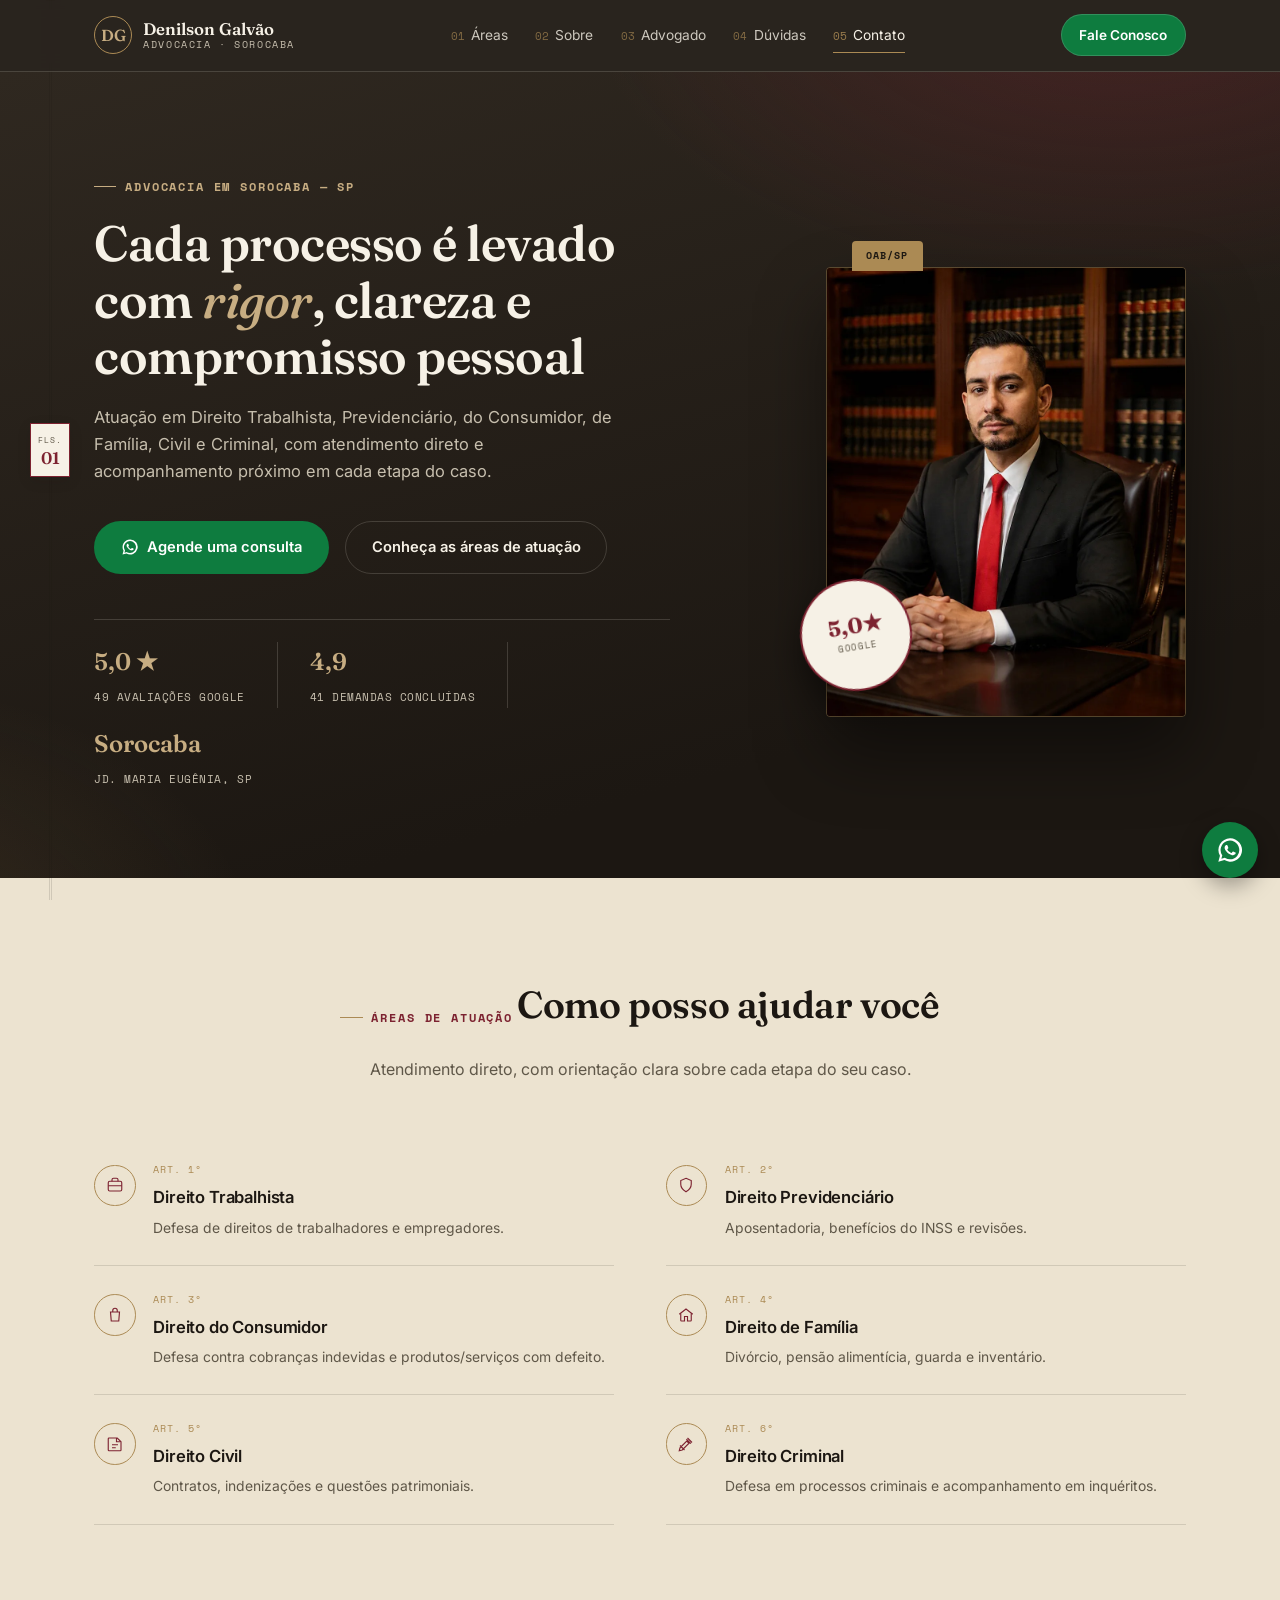
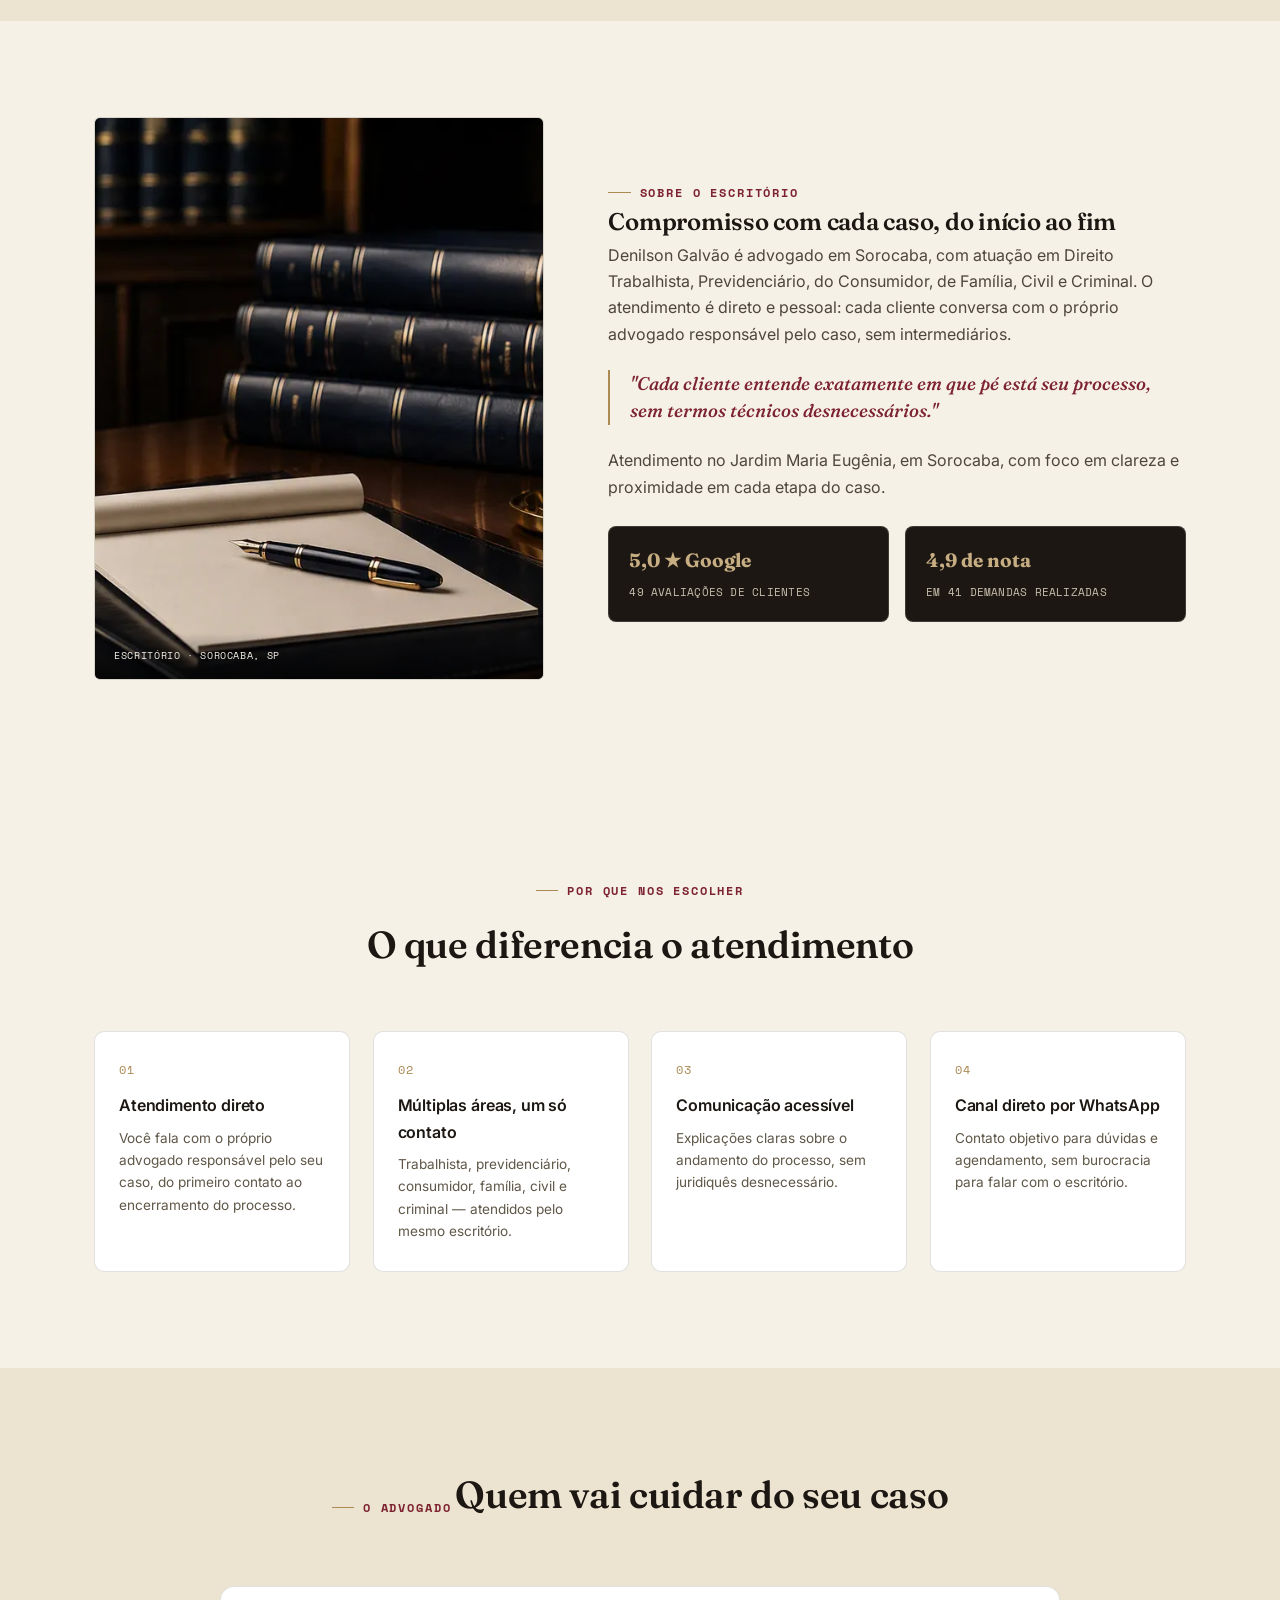
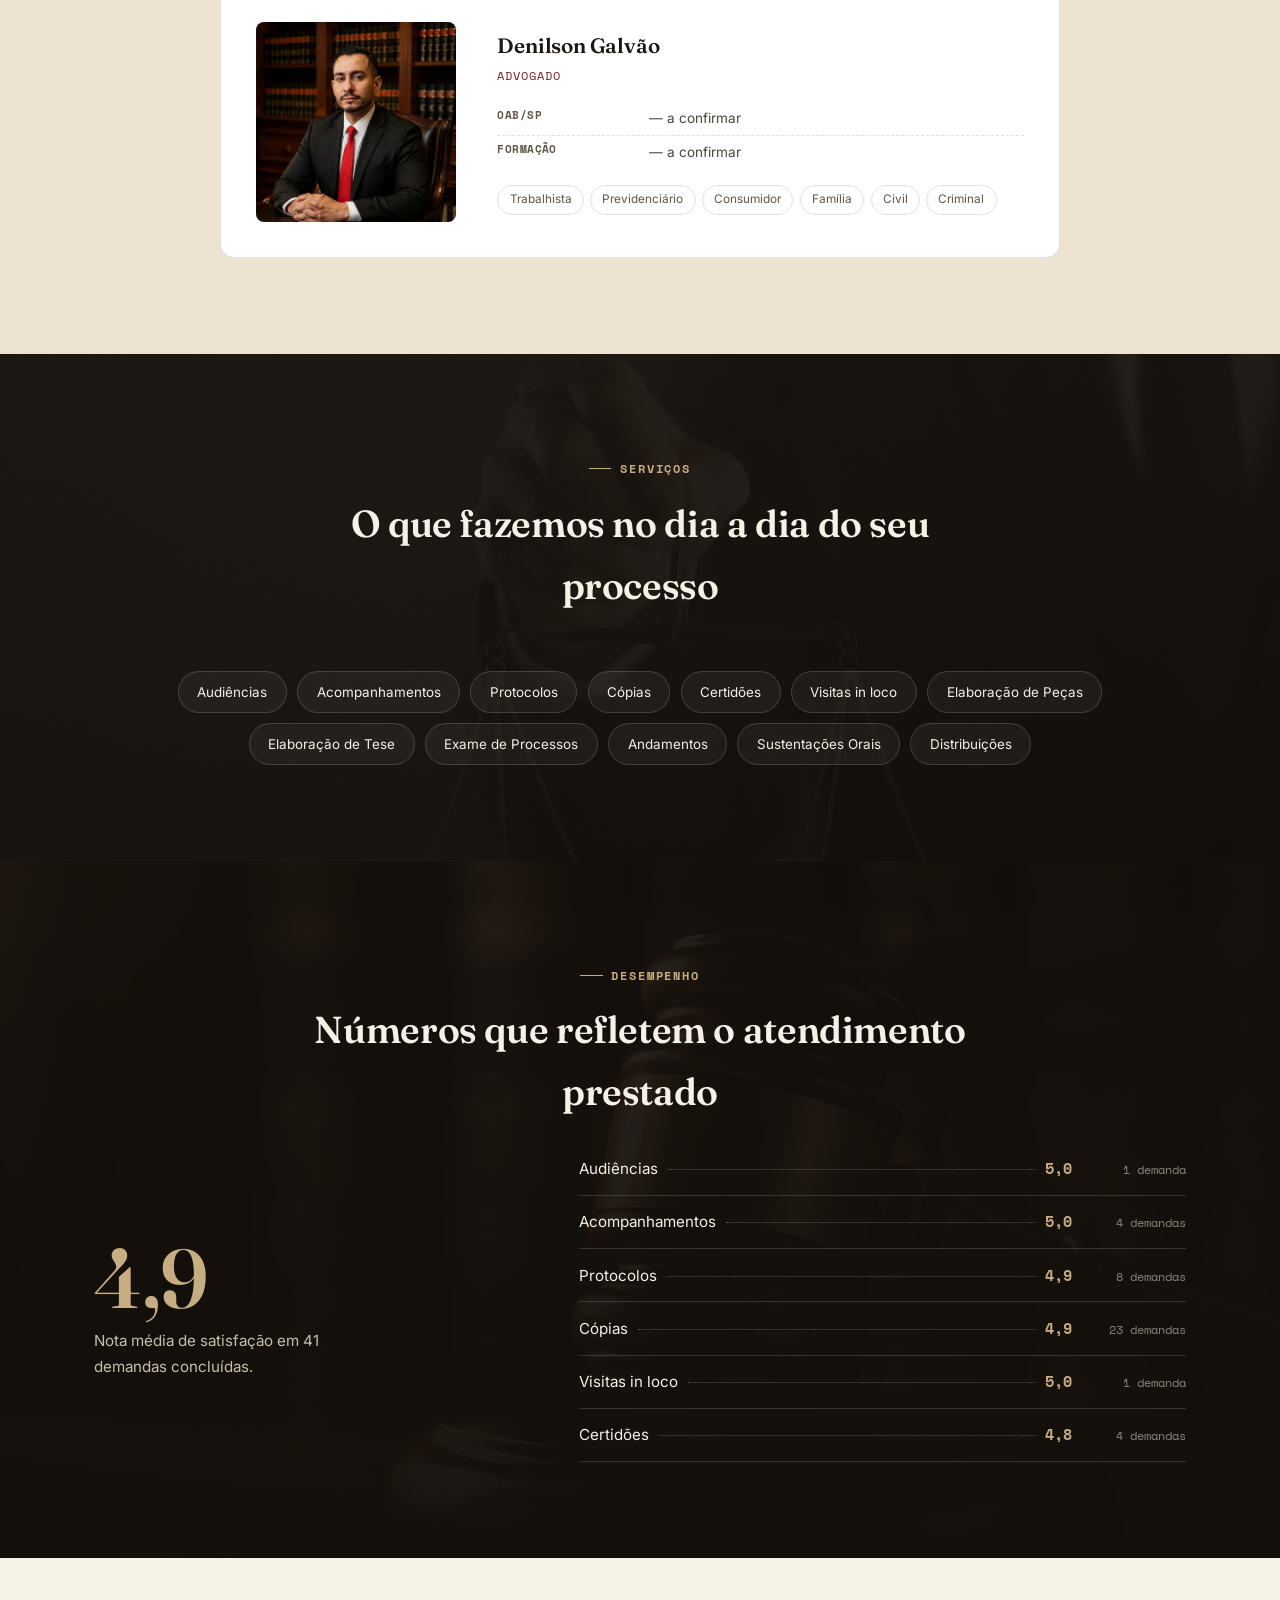
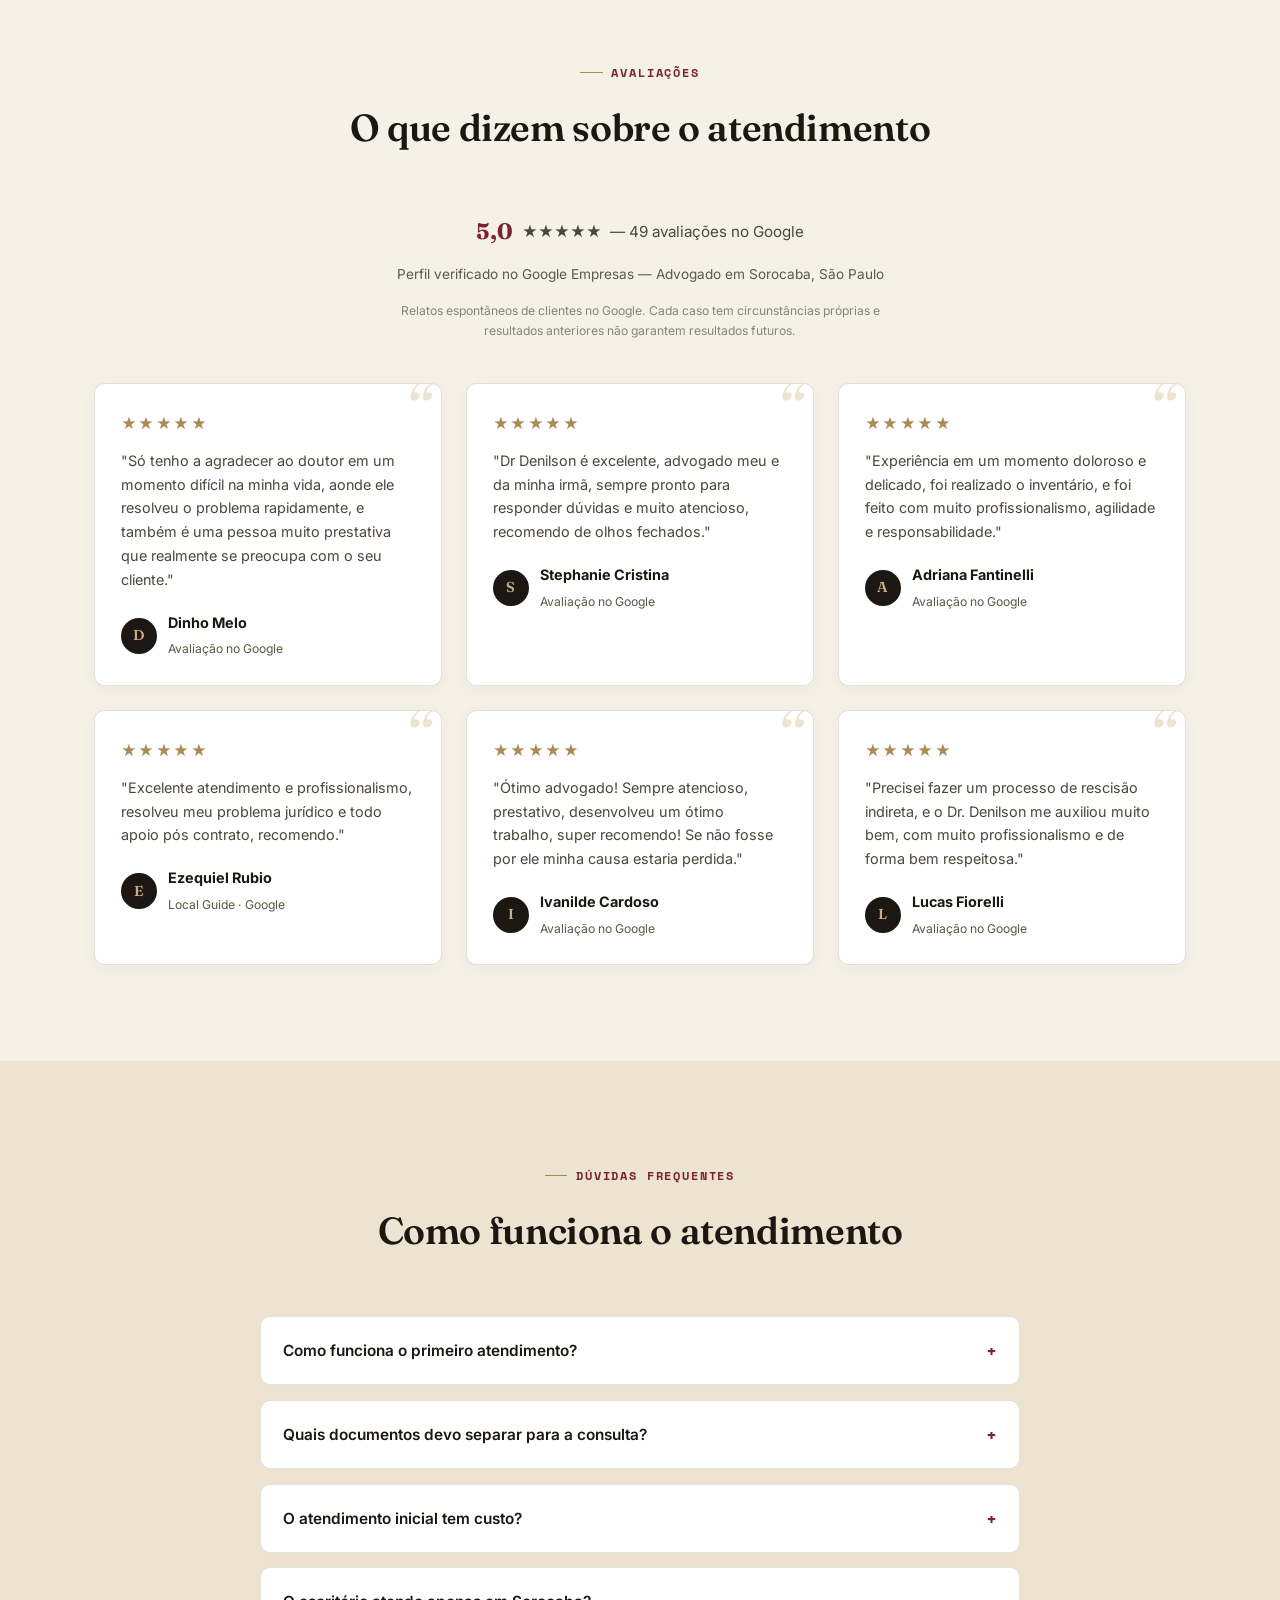
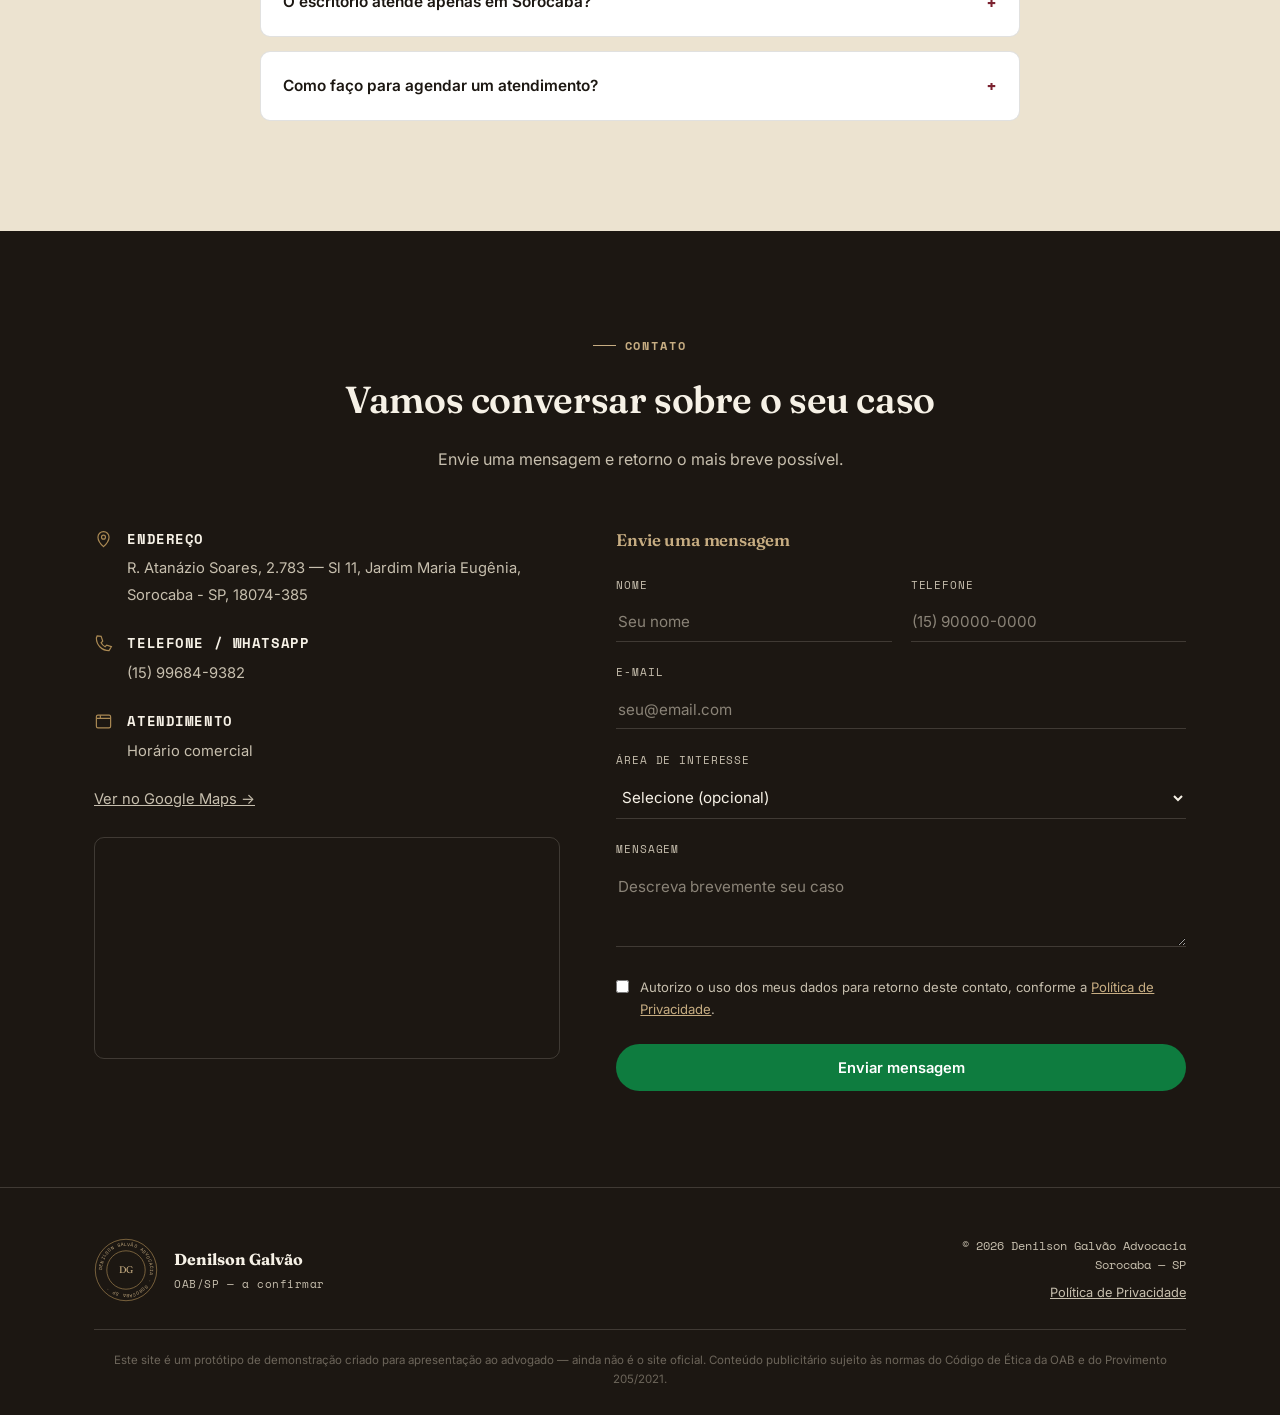
==== commit ece143e6: "Dá ao site um vocabulário próprio de movimento, do mundo do dossiê Eleva o acabamento ao nível do si" ====
--- a/index.html
+++ b/index.html
@@ -82,6 +82,16 @@
 <body>
 
 <a class="skip-link" href="#conteudo">Pular para o conteúdo</a>
+
+<!-- Margem de folhas: acompanha a leitura como a numeração de fls. nos autos -->
+<div class="margem" aria-hidden="true">
+  <div class="margem-regua"></div>
+  <div class="margem-traco" id="margem-traco"></div>
+  <div class="margem-selo">
+    <span class="margem-fls">fls.</span>
+    <span class="margem-num" id="margem-num">01</span>
+  </div>
+</div>
 
 <header>
   <div class="nav">
--- a/css/style.css
+++ b/css/style.css
@@ -380,16 +380,129 @@
   .sobre, .contato-grid{grid-template-columns:1fr;}
   .sobre-visual{order:-1;aspect-ratio:16/9;}
 }
-@media (max-width:680px){
+/* O menu vira hambúrguer em 900px: com 5 itens, logo e botão, a barra já
+   não cabe em 768px — o CTA transbordava a viewport. */
+@media (max-width:900px){
   .nav-links, .nav-cta{display:none;}
   .menu-toggle{display:block;}
   .nav-links.open{display:flex;flex-direction:column;position:absolute;top:100%;left:0;right:0;background:var(--tinta);padding:1.3rem 1.5rem;gap:1.2rem;border-bottom:1px solid var(--linha-clara);}
   .nav-links.open a{opacity:1;}
+}
+@media (max-width:680px){
   .footer-inner{flex-direction:column;text-align:center;}
   .footer-copy, .footer-links{text-align:center;justify-content:center;}
 }
+/* ==========================================================================
+   Movimento — vocabulário de papel e carimbo
+   Os gestos vêm do mundo do dossiê: o carimbo que bate, o marca-texto que
+   passa, a régua que risca a folha, a numeração de folhas na margem.
+   ========================================================================== */
+
+/* --- Margem de folhas: numeração "fls." como nos autos de um processo --- */
+.margem{
+  position:fixed;left:1.9rem;top:0;bottom:0;z-index:40;
+  display:flex;flex-direction:column;align-items:center;justify-content:center;
+  gap:.8rem;pointer-events:none;
+}
+/* A régua dupla da margem, como a linha vermelha do papel almaço */
+.margem-regua{
+  position:absolute;top:0;bottom:0;left:50%;width:3px;margin-left:-1.5px;
+  border-left:1px solid var(--linha);
+  border-right:1px solid var(--linha);
+}
+.margem-selo{
+  position:relative;
+  background:var(--papel);
+  border:1px solid var(--vinho);
+  padding:.6rem .4rem;
+  display:flex;flex-direction:column;align-items:center;gap:.15rem;
+  box-shadow:0 4px 14px rgba(28,23,18,.1);
+}
+.margem-fls{
+  font-family:'Space Mono',monospace;font-size:.52rem;
+  letter-spacing:.14em;text-transform:uppercase;color:var(--texto-suave);
+}
+.margem-num{
+  font-family:'Fraunces',serif;font-size:1.05rem;line-height:1;
+  color:var(--vinho);font-weight:600;
+  font-variant-numeric:lining-nums tabular-nums;
+}
+.margem-traco{
+  position:absolute;left:50%;width:9px;height:1px;margin-left:-4.5px;
+  background:var(--latao);opacity:.5;
+}
+@media (max-width:1240px){ .margem{display:none;} }
+
+/* --- Carimbo: o selo do Google bate na foto ao abrir a página --- */
+@keyframes carimbar{
+  0%   {opacity:0;transform:scale(2.5) rotate(-26deg);}
+  55%  {opacity:1;transform:scale(.93) rotate(-6deg);}
+  74%  {transform:scale(1.05) rotate(-11deg);}
+  88%  {transform:scale(.99) rotate(-8.4deg);}
+  100% {opacity:1;transform:scale(1) rotate(-9deg);}
+}
+.hero-seal{animation:carimbar .85s cubic-bezier(.2,.75,.25,1) 1.05s both;}
+
+/* --- Marca-texto: uma passada de destaque ao percorrer as áreas --- */
+.area-row{position:relative;overflow:hidden;transition:padding-left .35s ease;}
+.area-row::before{
+  content:"";position:absolute;inset:0;z-index:0;
+  background:linear-gradient(90deg,
+    rgba(198,161,91,.16) 0%,
+    rgba(198,161,91,.09) 60%,
+    transparent 100%);
+  transform:scaleX(0);transform-origin:left center;
+  transition:transform .5s cubic-bezier(.16,1,.3,1);
+}
+.area-row:hover::before{transform:scaleX(1);}
+.area-row:hover{padding-left:.7rem;}
+.area-row > *{position:relative;z-index:1;}
+.area-row .area-icon{transition:border-color .35s ease, color .35s ease;}
+.area-row:hover .area-icon{border-color:var(--vinho);color:var(--vinho);}
+
+/* --- Régua: um risco corre sob o título ao revelar a seção --- */
+.section-head h2{position:relative;display:inline-block;}
+.section-head h2::after{
+  content:"";position:absolute;left:0;right:0;bottom:-.5rem;height:1px;
+  background:var(--latao);
+  transform:scaleX(0);transform-origin:left center;
+  transition:transform .8s cubic-bezier(.16,1,.3,1) .2s;
+}
+.section-head.is-visible h2::after{transform:scaleX(1);}
+
+/* --- Cascata nas linhas de desempenho --- */
+.desempenho-lista .linha{
+  opacity:0;transform:translateX(-14px);
+  transition:opacity .6s ease, transform .6s cubic-bezier(.16,1,.3,1);
+}
+.desempenho-lista.is-visible .linha{opacity:1;transform:translateX(0);}
+.desempenho-lista.is-visible .linha:nth-child(1){transition-delay:.06s;}
+.desempenho-lista.is-visible .linha:nth-child(2){transition-delay:.14s;}
+.desempenho-lista.is-visible .linha:nth-child(3){transition-delay:.22s;}
+.desempenho-lista.is-visible .linha:nth-child(4){transition-delay:.30s;}
+.desempenho-lista.is-visible .linha:nth-child(5){transition-delay:.38s;}
+.desempenho-lista.is-visible .linha:nth-child(6){transition-delay:.46s;}
+
+/* --- Cartões de depoimento: a aspa reage --- */
+.depo-card::before{transition:color .35s ease, transform .45s cubic-bezier(.16,1,.3,1);}
+.depo-card:hover::before{color:rgba(124,34,48,.14);transform:translateY(3px) scale(1.06);}
+
+@media (max-width:860px){
+  /* No mobile o selo fica centralizado; o carimbo precisa terminar ali */
+  @keyframes carimbar{
+    0%   {opacity:0;transform:translateX(-50%) scale(2.5) rotate(-22deg);}
+    55%  {opacity:1;transform:translateX(-50%) scale(.93) rotate(-3deg);}
+    74%  {transform:translateX(-50%) scale(1.05) rotate(-8deg);}
+    100% {opacity:1;transform:translateX(-50%) scale(1) rotate(-6deg);}
+  }
+}
+
 @media (prefers-reduced-motion: reduce){
   .reveal{opacity:1 !important;transform:none !important;}
+  .hero-seal{animation:none !important;}
+  .desempenho-lista .linha{opacity:1 !important;transform:none !important;}
+  .section-head h2::after{transform:scaleX(1) !important;}
+  .area-row::before{display:none;}
   *, *::before, *::after{animation-duration:0.001ms !important;animation-iteration-count:1 !important;transition-duration:0.001ms !important;scroll-behavior:auto !important;}
 }
 
